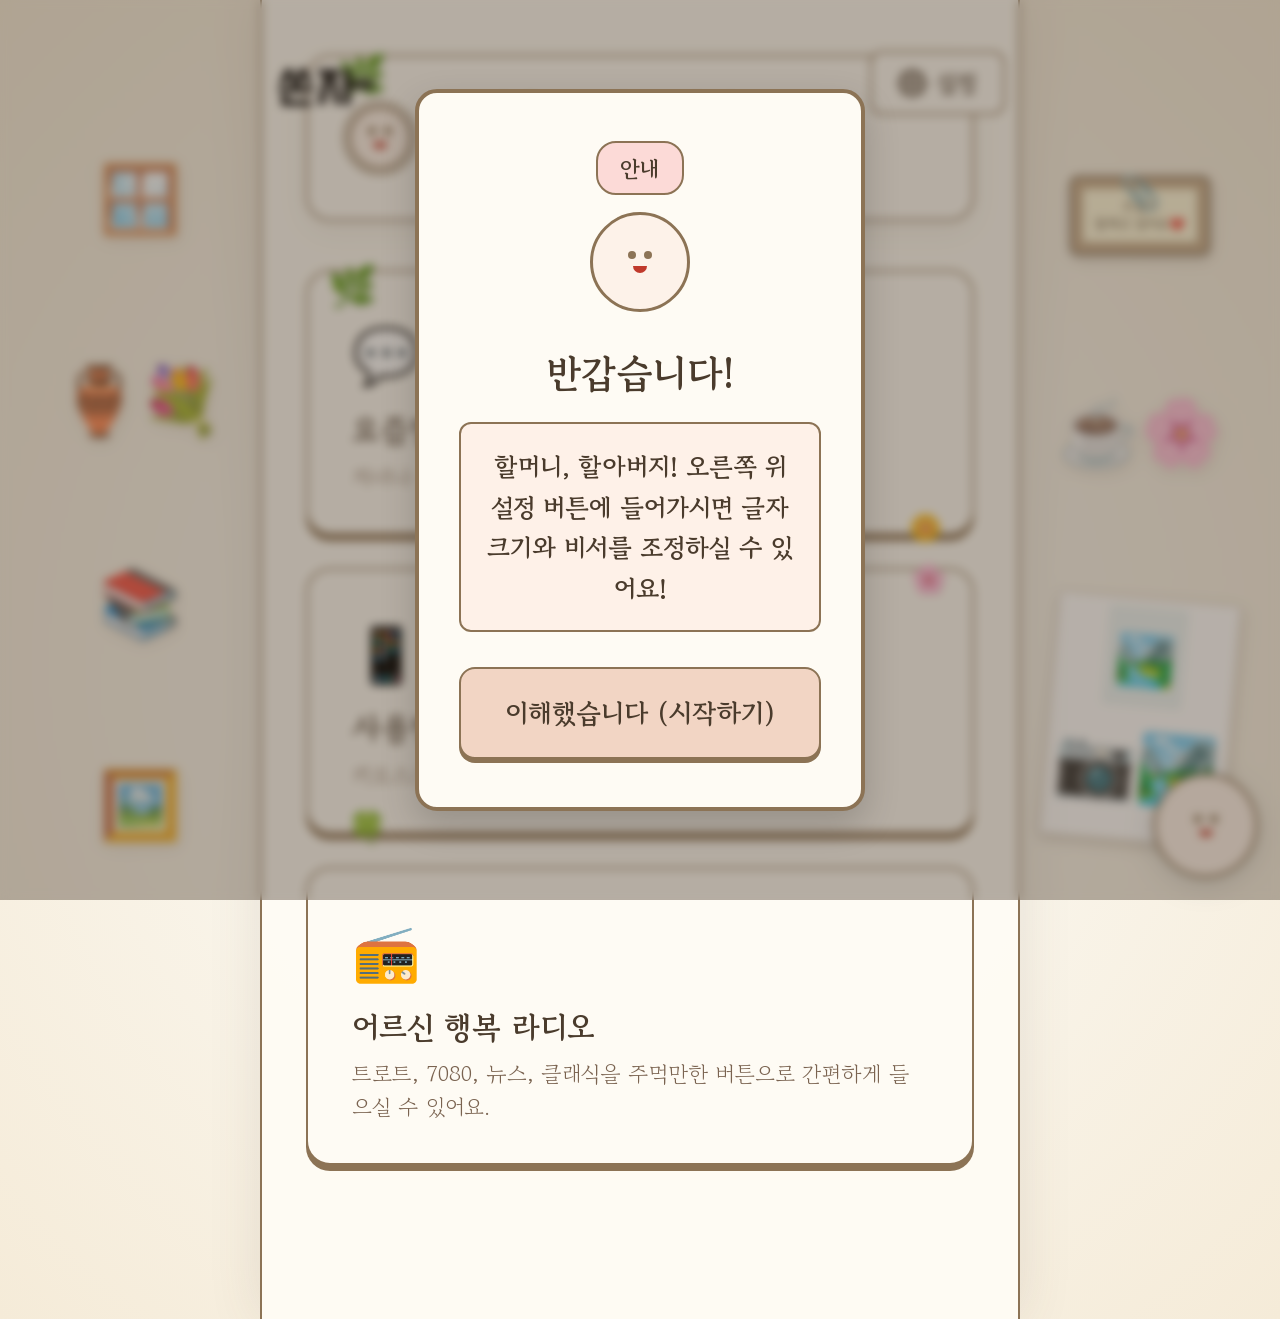
==== index.html @ a0553c72 "Replace News radio channel with Calm Ballad" ====
<!DOCTYPE html>
<html lang="ko">
<head>
  <meta charset="UTF-8">
  <meta name="viewport" content="width=device-width, initial-scale=1.0">
  <title>쏜자 - 할머니, 할아버지를 위한 디지털 길잡이</title>
  <meta name="description" content="고령층의 디지털 소외를 해소하는 웹앱 쏜자입니다.">
  <link rel="preconnect" href="https://fonts.googleapis.com">
  <link rel="preconnect" href="https://fonts.gstatic.com" crossorigin>
  <link href="https://fonts.googleapis.com/css2?family=Gowun+Batang:wght@400;700&family=Noto+Sans+KR:wght@400;700;900&family=Noto+Serif+KR:wght@400;700;900&display=swap" rel="stylesheet">
  <link rel="stylesheet" href="style.css">
</head>
<body class="theme-light">

  <!-- 좌우 감성 데코레이션 패널 (데스크톱 전용) -->
  <div class="decor-panel decor-left">
    <div class="decor-shelf"></div>
    <div class="decor-item window-frame">🪟</div>
    <div class="decor-item flower-vase">🏺💐</div>
    <div class="decor-item books-stack">📚</div>
    <div class="decor-item mini-frame">🖼️</div>
  </div>
  <div class="decor-panel decor-right">
    <div class="decor-board"></div>
    <div class="decor-item clipboard">
      <div class="memo-clip">📎</div>
      <div class="memo-note">오늘도<br>잘하고 있어요❤️</div>
    </div>
    <div class="decor-item coffee-mug">☕🌸</div>
    <div class="decor-item polaroid">📷🏞️</div>
  </div>

  <!-- 온보딩 팝업 -->
  <div id="onboarding-popup" class="onboarding-popup" aria-modal="true" role="dialog">
    <div class="onboarding-overlay"></div>
    <div class="onboarding-content">
      <div class="onboarding-header">
        <span class="onboarding-badge">안내</span>
      </div>
      <div class="onboarding-body">
        <div class="onboarding-avatar-preview">
          <div class="avatar-img-wrapper onboarding-char" id="onboarding-avatar">
            <img src="무제97_20260718181051 (1).png" alt="쏜자 비서 캐릭터" class="avatar-img"
              onerror="this.style.display='none'; this.parentElement.classList.add('avatar-fallback');">
            <div class="avatar-fallback-face">
              <div class="fb-eyes"><div class="fb-eye"></div><div class="fb-eye"></div></div>
              <div class="fb-mouth"></div>
            </div>
          </div>
        </div>
        <h2>반갑습니다!</h2>
        <p class="onboarding-text">할머니, 할아버지! 오른쪽 위 설정 버튼에 들어가시면 글자 크기와 비서를 조정하실 수 있어요!</p>
      </div>
      <div class="onboarding-footer">
        <button class="action-btn" onclick="closeOnboarding()">이해했습니다 (시작하기)</button>
      </div>
    </div>
  </div>

  <!-- 헤더 -->
  <header class="app-header">
    <div class="logo" id="app-logo" onclick="showScreen('home-screen')" role="button" tabindex="0">
      <img src="logo.png" alt="쏜자 로고" class="logo-img"
        onerror="this.outerHTML='<span class=\'logo-text\'>{쏜자}</span>';">
    </div>
    <button class="settings-btn" id="settings-toggle-btn" aria-label="설정 열기">
      <svg class="icon-gear" viewBox="0 0 24 24" fill="none" stroke="currentColor" stroke-width="2.5" stroke-linecap="round" stroke-linejoin="round">
        <circle cx="12" cy="12" r="3"></circle>
        <path d="M19.4 15a1.65 1.65 0 0 0 .33 1.82l.06.06a2 2 0 1 1-2.83 2.83l-.06-.06a1.65 1.65 0 0 0-1.82-.33 1.65 1.65 0 0 0-1 1.51V21a2 2 0 0 1-4 0v-.09A1.65 1.65 0 0 0 9 19.4a1.65 1.65 0 0 0-1.82.33l-.06.06a2 2 0 1 1-2.83-2.83l.06-.06a1.65 1.65 0 0 0 .33-1.82 1.65 1.65 0 0 0-1.51-1H3a2 2 0 0 1 0-4h.09A1.65 1.65 0 0 0 4.6 9a1.65 1.65 0 0 0-.33-1.82l-.06-.06a2 2 0 1 1 2.83-2.83l.06.06a1.65 1.65 0 0 0 1.82.33H9a1.65 1.65 0 0 0 1-1.51V3a2 2 0 0 1 4 0v.09a1.65 1.65 0 0 0 1 1.51 1.65 1.65 0 0 0 1.82-.33l.06-.06a2 2 0 1 1 2.83 2.83l-.06.06a1.65 1.65 0 0 0-.33 1.82V9a1.65 1.65 0 0 0 1.51 1H21a2 2 0 0 1 0 4h-.09a1.65 1.65 0 0 0-1.51 1z"></path>
      </svg>
      <span>설정</span>
    </button>
  </header>

  <!-- 메인 컨테이너 -->
  <main class="app-container">

    <!-- 1. 홈 화면 -->
    <section id="home-screen" class="screen active">
      <div class="home-welcome-header">
        <div class="welcome-avatar-wrapper" onclick="triggerAvatarSpeech('환영')" role="button" tabindex="0">
          <div class="avatar-img-wrapper mini-avatar" id="home-mini-avatar">
            <img src="무제97_20260718181051 (1).png" alt="쏜자 비서" class="avatar-img"
              onerror="this.style.display='none'; this.parentElement.classList.add('avatar-fallback');">
            <div class="avatar-fallback-face">
              <div class="fb-eyes"><div class="fb-eye"></div><div class="fb-eye"></div></div>
              <div class="fb-mouth"></div>
            </div>
          </div>
          <span class="pulse-ring"></span>
        </div>
        <div>
          <h1 class="screen-title">무엇을 도와드릴까요?</h1>
          <p class="screen-subtitle">원하시는 서비스를 눌러보세요.</p>
        </div>
      </div>

      <div class="menu-grid">
        <button class="menu-card" id="btn-translator" onclick="showScreen('translator-screen')">
          <span class="menu-icon">💬</span>
          <span class="menu-text">요즘말 번역기</span>
          <span class="menu-desc">자녀나 손주가 쓰는 신조어를 AI가 번역해 드려요.</span>
        </button>
        <button class="menu-card" id="btn-dictionary" onclick="showScreen('dictionary-screen')">
          <span class="menu-icon">📱</span>
          <span class="menu-text">사용법 가이드</span>
          <span class="menu-desc">키오스크·ATM·카카오톡 사용법을 차근차근 알려드려요.</span>
        </button>
        <button class="menu-card" id="btn-radio" onclick="showScreen('radio-screen')">
          <span class="menu-icon">📻</span>
          <span class="menu-text">어르신 행복 라디오</span>
          <span class="menu-desc">트로트, 7080, 뉴스, 클래식을 주먹만한 버튼으로 간편하게 들으실 수 있어요.</span>
        </button>
      </div>
    </section>

    <!-- 2. 요즘말 번역기 화면 -->
    <section id="translator-screen" class="screen">
      <button class="back-btn" onclick="showScreen('home-screen')">⬅️ 뒤로 가기</button>

      <div class="translator-header">
        <h1 class="screen-title">💬 요즘말 번역기</h1>
        <p class="translator-subtitle">어떤 단어의 뜻이 궁금하신가요?</p>
        <div id="csv-status" class="csv-status">
          <span class="csv-dot loading" id="csv-dot"></span>
          <span id="csv-status-text">MZ 뉴스 데이터 불러오는 중...</span>
        </div>
      </div>

      <div class="translator-input-card">
        <div class="translator-input-row">
          <div class="translator-input-wrapper">
            <textarea
              id="translator-input"
              class="translator-textarea"
              placeholder="예시: 스불재, 핑계고, 갓생, 바이브코딩..."
              rows="3"
            ></textarea>
          </div>
          <button id="mic-btn" class="mic-btn" onclick="startSpeechRecognition()" aria-label="음성 인식 시작">
            <svg class="mic-icon" viewBox="0 0 24 24" fill="none" stroke="currentColor" stroke-width="2.5" stroke-linecap="round" stroke-linejoin="round">
              <rect x="9" y="2" width="6" height="11" rx="3" ry="3"></rect>
              <path d="M5 11a7 7 0 0 0 14 0"></path>
              <line x1="12" y1="18" x2="12" y2="22"></line>
              <line x1="8" y1="22" x2="16" y2="22"></line>
            </svg>
            <span class="mic-btn-label" id="mic-btn-label">말하기</span>
          </button>
        </div>

        <div id="stt-status" class="stt-status hidden">
          <span class="stt-dot"></span>
          <span id="stt-status-text">듣고 있어요... 말씀해 주세요!</span>
        </div>

        <button class="action-btn translator-translate-btn" id="translate-btn" onclick="doTranslate()">
          🔍 번역하기
        </button>
      </div>

      <!-- AI 로딩 표시 -->
      <div id="ai-loading" class="ai-loading hidden">
        <div class="ai-loading-inner">
          <div class="ai-spinner"></div>
          <span>AI가 열심히 찾고 있어요...</span>
        </div>
      </div>

      <!-- 번역 결과 카드 -->
      <div id="translator-result-card" class="translator-result-card hidden">
        <div class="result-header">
          <span class="result-badge" id="result-source-badge">번역 결과</span>
          <button class="result-replay-btn" id="replay-tts-btn" onclick="replayTTS()" title="소리로 읽어주기">
            🔊 읽어주기
          </button>
        </div>
        <div class="result-word" id="result-word"></div>
        <div class="result-meaning" id="result-meaning"></div>
        <div id="result-csv-ref" class="result-csv-ref hidden">
          <span class="csv-ref-badge">📰 관련 뉴스 (MZ 데이터)</span>
          <div id="csv-ref-list" class="csv-ref-list"></div>
        </div>
      </div>

      <!-- 번역기 캐릭터 -->
      <div class="translator-avatar-area">
        <div class="avatar-img-wrapper translator-avatar" id="translator-avatar-char">
          <img src="무제97_20260718181051 (1).png" alt="쏜자 비서" class="avatar-img"
            onerror="this.style.display='none'; this.parentElement.classList.add('avatar-fallback');">
          <div class="avatar-fallback-face large">
            <div class="fb-eyes"><div class="fb-eye"></div><div class="fb-eye"></div></div>
            <div class="fb-mouth"></div>
          </div>
        </div>
        <p class="translator-char-comment" id="translator-char-comment">단어를 입력하거나 말씀해 주세요!</p>
      </div>
    </section>

    <!-- 3. 사용법 가이드 -->
    <section id="dictionary-screen" class="screen">
      <button class="back-btn" onclick="showScreen('home-screen')">⬅️ 뒤로 가기</button>

      <div class="guide-header">
        <h1 class="screen-title">📱 사용법 가이드</h1>
        <p class="guide-subtitle">무엇을 도와드릴까요?</p>
      </div>

      <div class="guide-search-card">
        <div class="guide-topic-chips">
          <button class="topic-chip" onclick="searchGuide('키오스크')">🖥️ 키오스크</button>
          <button class="topic-chip" onclick="searchGuide('등본')">📄 등본 발급</button>
          <button class="topic-chip" onclick="searchGuide('atm')">🏧 은행 ATM</button>
          <button class="topic-chip" onclick="searchGuide('식당')">🍽️ 식당 예약</button>
          <button class="topic-chip" onclick="searchGuide('카카오')">💬 카카오톡</button>
          <button class="topic-chip" onclick="searchGuide('배달')">🛵 배달 주문</button>
          <button class="topic-chip" onclick="toggleGuideSearch()" style="background:#fff3e0; border-color:#ffcc80;">✨ 기타...</button>
        </div>

        <div id="guide-advanced-search" class="hidden" style="margin-top: 15px; border-top: 1px dashed #e0e0e0; padding-top: 15px;">
          <!-- 글씨 쓰는 칸 (위쪽에 단독 배치) -->
          <div style="margin-bottom: 12px; width: 100%;">
            <input type="text" id="guide-input" class="app-input"
              placeholder="직접 검색하세요 (예: 당근마켓, 토스 송금...)" style="margin-bottom: 0; width: 100%; box-sizing: border-box; font-size: 1.2rem;">
          </div>
          
          <!-- 버튼들 (아래쪽에 나란히 배치) -->
          <div style="display: flex; gap: 0.8rem; margin-bottom: 1.4rem; width: 100%;">
            <button id="guide-mic-btn" class="action-btn guide-mic-btn-large" onclick="startGuideSpeechRecognition()" aria-label="가이드 음성 인식 시작" style="background: var(--accent); color: var(--text); border-color: var(--border); box-shadow: 0 5px 0 var(--border); white-space: nowrap; padding: 1rem 1.4rem; flex: 1; display: flex; align-items: center; justify-content: center; gap: 8px; margin-bottom: 0;">
              🎤 말해주세요
            </button>
            <button class="action-btn guide-search-btn" onclick="doGuideSearch()" style="flex: 1; display: flex; align-items: center; justify-content: center; gap: 8px; margin-bottom: 0; padding: 1rem 1.4rem;">
              🔍 찾기
            </button>
          </div>
          <div id="guide-stt-status" class="stt-status hidden">
            <span class="stt-dot"></span>
            <span id="guide-stt-status-text">듣고 있어요... 말씀해 주세요!</span>
          </div>

          <div class="guide-media-section">
            <p class="guide-media-label">📷 화면을 사진으로 찍어 보내주셔도 돼요!</p>
            <div class="guide-media-btns">
              <label class="media-btn" for="photo-upload" role="button" tabindex="0">
                <input type="file" id="photo-upload" accept="image/*" style="display:none;" onchange="handlePhotoUpload(this)">
                <span class="media-btn-icon">🖼️</span>
                <span class="media-btn-text">사진 추가</span>
              </label>
              <button class="media-btn" onclick="openCamera()">
                <span class="media-btn-icon">📸</span>
                <span class="media-btn-text">카메라 켜기</span>
              </button>
            </div>
            <div id="photo-preview-area" class="photo-preview-area hidden"></div>
            <div id="camera-area" class="camera-area hidden">
              <video id="camera-video" autoplay playsinline class="camera-video"></video>
              <div class="camera-controls">
                <button class="action-btn" onclick="capturePhoto()">📸 촬영하기</button>
                <button class="action-btn color-alert" onclick="closeCamera()">✕ 카메라 끄기</button>
              </div>
              <canvas id="camera-canvas" style="display:none;"></canvas>
            </div>
          </div>
        </div>
      </div>

      <div id="guide-result" class="guide-result hidden">
        <div class="guide-result-header">
          <div class="guide-app-badge" id="guide-app-badge"></div>
          <p class="guide-intro-text" id="guide-intro-text"></p>
        </div>
        <h3 class="guide-steps-title">👆 이렇게 따라해보세요!</h3>
        <div id="guide-steps-list" class="guide-steps-list"></div>
        <div class="guide-warnings-section">
          <div class="guide-warnings-header">
            <span class="guide-warnings-icon">⚠️</span>
            <h3 class="guide-warnings-title">할머니, 할아버지 이것만은 주의하세요!</h3>
          </div>
          <div id="guide-warnings-list" class="guide-warnings-list"></div>
        </div>
      </div>

      <div id="guide-loading" class="guide-not-found hidden" style="background:#FFF9C4; border:2px solid #FEE500;">
        <div class="not-found-icon">🤖📝</div>
        <p class="not-found-text">손자가 열심히 가이드를 작성 중이에요...</p>
        <p class="not-found-sub">조금만 기다려주세요, 할머니 할아버지!</p>
      </div>

      <div id="guide-not-found" class="guide-not-found hidden">
        <div class="not-found-icon">🤔</div>
        <p class="not-found-text">할머니, 할아버지! 원하시는 내용을 찾지 못했어요.</p>
        <p class="not-found-sub">다른 검색어를 입력해 보세요!</p>
      </div>
    </section>

    <!-- 5. 어르신 행복 라디오 -->
    <section id="radio-screen" class="screen">
      <button class="back-btn" onclick="showScreen('home-screen')">⬅️ 뒤로 가기</button>
      <h1 class="screen-title" style="text-align: center; margin-top: 10px; font-size: 2.3rem;">📻 어르신 행복 라디오</h1>
      
      <div class="screen-content" style="padding: 1.5rem; display: flex; flex-direction: column; justify-content: space-between; height: calc(100vh - 200px); max-height: 550px; min-height: 400px; box-sizing: border-box; gap: 1rem;">
        
        <!-- 2x2 주먹만한 카드 그리드 -->
        <div class="radio-grid" style="display: grid; grid-template-columns: 1fr 1fr; grid-template-rows: 1fr 1fr; gap: 1.2rem; flex: 1;">
          <button class="radio-card trot" onclick="playRadioChannel('trot')" style="background: #fff9db; border: 3px solid #f59f00; border-radius: 20px; box-shadow: 0 6px 0 #f59f00; cursor: pointer; display: flex; flex-direction: column; align-items: center; justify-content: center; gap: 8px; transition: all 0.1s;">
            <span style="font-size: 3rem;">💃</span>
            <span style="font-size: 1.4rem; font-weight: 900; color: #e67e22;">신나는 트로트</span>
          </button>
          <button class="radio-card 7080" onclick="playRadioChannel('7080')" style="background: #ebfbee; border: 3px solid #37b24d; border-radius: 20px; box-shadow: 0 6px 0 #37b24d; cursor: pointer; display: flex; flex-direction: column; align-items: center; justify-content: center; gap: 8px; transition: all 0.1s;">
            <span style="font-size: 3rem;">🎸</span>
            <span style="font-size: 1.4rem; font-weight: 900; color: #2f9e44;">추억의 7080</span>
          </button>
          <button class="radio-card ballad" onclick="playRadioChannel('ballad')" style="background: #e7f5ff; border: 3px solid #1c7ed6; border-radius: 20px; box-shadow: 0 6px 0 #1c7ed6; cursor: pointer; display: flex; flex-direction: column; align-items: center; justify-content: center; gap: 8px; transition: all 0.1s;">
            <span style="font-size: 3rem;">🎵</span>
            <span style="font-size: 1.4rem; font-weight: 900; color: #1971c2;">잔잔한 발라드</span>
          </button>
          <button class="radio-card classic" onclick="playRadioChannel('classic')" style="background: #f8f0fc; border: 3px solid #ae3ec9; border-radius: 20px; box-shadow: 0 6px 0 #ae3ec9; cursor: pointer; display: flex; flex-direction: column; align-items: center; justify-content: center; gap: 8px; transition: all 0.1s;">
            <span style="font-size: 3rem;">🎻</span>
            <span style="font-size: 1.4rem; font-weight: 900; color: #9c36b5;">마음 편한 클래식</span>
          </button>
        </div>

        <!-- 하단 제어 바 -->
        <div class="radio-control-bar" style="background: var(--card); border: 3.5px solid var(--border); border-radius: 20px; padding: 1.2rem; display: flex; flex-direction: column; gap: 0.8rem; box-shadow: 0 4px 10px rgba(0,0,0,0.05);">
          <div style="text-align: center;">
            <span style="font-size: 1.1rem; color: #7f8c8d; font-weight: bold; display: block; margin-bottom: 2px;">지금 나오는 방송</span>
            <span id="radio-current-channel" style="font-size: 1.8rem; font-weight: 900; color: var(--text); display: block; min-height: 2.2rem; line-height: 1.2;">재생 중인 채널 없음 💤</span>
          </div>
          
          <div style="display: flex; align-items: center; justify-content: space-between; gap: 1rem; margin-top: 5px;">
            <div style="display: flex; gap: 0.8rem;">
              <button onclick="pauseRadio()" style="font-size: 1.8rem; padding: 0.6rem 1.2rem; border-radius: 12px; border: 2px solid var(--border); background: #fff; cursor: pointer; display: flex; align-items: center; gap: 4px; font-weight: bold;">⏸️ 멈춤</button>
              <button onclick="resumeRadio()" style="font-size: 1.8rem; padding: 0.6rem 1.2rem; border-radius: 12px; border: 2px solid var(--border); background: #fff; cursor: pointer; display: flex; align-items: center; gap: 4px; font-weight: bold;">▶️ 재생</button>
            </div>
            
            <div style="display: flex; align-items: center; gap: 8px; flex: 1; justify-content: flex-end; max-width: 200px;">
              <span style="font-size: 1.3rem;">🔊</span>
              <input type="range" id="radio-volume" min="0" max="1" step="0.05" value="0.7" oninput="changeRadioVolume(this.value)" style="width: 100%; cursor: pointer;">
            </div>
          </div>
        </div>

      </div>
    </section>



  </main>

  <!-- 우측 하단 고정 캐릭터 -->
  <div class="sonja-avatar" id="sonja-avatar-fixed" onclick="triggerAvatarInteraction()" role="button" tabindex="0">
    <div class="avatar-speech-bubble" id="avatar-speech-bubble">
      <span>안녕하세요!</span>
      <div class="bubble-arrow"></div>
    </div>
    <div class="avatar-img-wrapper fixed-avatar" id="fixed-avatar-char">
      <img src="무제97_20260718181051 (1).png" alt="쏜자 비서" class="avatar-img"
        onerror="this.style.display='none'; this.parentElement.classList.add('avatar-fallback');">
      <div class="avatar-fallback-face">
        <div class="fb-eyes"><div class="fb-eye"></div><div class="fb-eye"></div></div>
        <div class="fb-mouth"></div>
      </div>
    </div>
  </div>

  <!-- 설정 모달 -->
  <div id="settings-modal" class="settings-modal" aria-hidden="true">
    <div class="settings-overlay" id="settings-overlay"></div>
    <div class="settings-content">
      <div class="settings-header">
        <h2>화면 및 비서 설정</h2>
        <button class="close-btn" id="settings-close-btn" aria-label="설정 닫기">&times;</button>
      </div>
      <div class="settings-body">
        <div class="settings-group">
          <div class="settings-group-header">
            <h3>글자 크기</h3>
            <span class="setting-desc">5단계 조정</span>
          </div>
          <div class="font-scale-slider-wrapper">
            <div class="slider-labels">
              <span>작게</span><span>기본</span><span>아주크게</span>
            </div>
            <input type="range" id="font-scale-slider" min="1" max="5" value="3" step="1" oninput="updateFontScale(this.value)">
            <div class="font-preview-box" id="font-preview-box">가나다라마바사 (보통 크기)</div>
          </div>
        </div>
        <div class="settings-group">
          <h3>화면 모드</h3>
          <div class="toggle-buttons-grid">
            <button id="theme-light-btn" class="toggle-option active" onclick="setTheme('light')">☀️ 화사한 화면</button>
            <button id="theme-dark-btn" class="toggle-option" onclick="setTheme('dark')">🌙 눈편한 화면</button>
          </div>
        </div>
        <div class="settings-group">
          <h3>비서 캐릭터</h3>
          <div class="radio-buttons-container" style="flex-wrap: wrap; gap: 8px;">
            <label class="custom-radio-option">
              <input type="radio" name="avatar-gender" value="grandson" onchange="changeAvatarGender('grandson')">
              <span class="radio-custom-box">👦 든든한 손자</span>
            </label>
            <label class="custom-radio-option">
              <input type="radio" name="avatar-gender" value="granddaughter" onchange="changeAvatarGender('granddaughter')">
              <span class="radio-custom-box">👧 상냥한 손녀</span>
            </label>
          </div>
        </div>
        <div class="settings-group">
          <h3>음성 안내 서비스</h3>
          <div class="switch-row">
            <span class="switch-label">음성지원 기능 사용 여부 (On/Off)</span>
            <label class="switch-toggle">
              <input type="checkbox" id="voice-support-toggle" checked onchange="updateVoiceSupport(this.checked)">
              <span class="switch-slider"></span>
            </label>
          </div>
        </div>
      </div>
    </div>
  </div>

  <script>
  const GEMINI_API_KEY = "AQ.Ab8RN" + "6IUdUPFSEuaVVkFFU1imUv3422BpXmFfvgepZ5vFrPq0A";
  const PUBLIC_DATA_API_KEY = "da219b0fd49231dc00868e5ac5e3127630cf9c572d45287363283763e37e7fbe";
  const GEMINI_API_URL = `https://generativelanguage.googleapis.com/v1beta/models/gemini-3.5-flash:generateContent?key=${GEMINI_API_KEY}`;

  // 프록시 호출을 먼저 시도하고, 로컬 환경 등으로 인해 실패하면 직접 구글 API로 호출하는 폴백 함수
  async function callGeminiProxyOrDirect(payload) {
    try {
      const res = await fetch('/api/gemini', {
        method: 'POST',
        headers: { 'Content-Type': 'application/json' },
        body: JSON.stringify(payload)
      });
      if (res.ok) {
        return await res.json();
      }
      throw new Error(`Proxy status: ${res.status}`);
    } catch (proxyErr) {
      console.warn('백엔드 프록시 호출 실패, 구글 API 직접 호출 시도:', proxyErr);
      
      let body;
      if (payload.contents) {
        body = {
          contents: payload.contents,
          generationConfig: payload.generationConfig
        };
      } else if (payload.prompt) {
        body = {
          contents: [{ parts: [{ text: payload.prompt }] }],
          generationConfig: payload.generationConfig
        };
      } else {
        body = payload;
      }
      
      const directUrl = `https://generativelanguage.googleapis.com/v1beta/models/gemini-3.5-flash:generateContent?key=${GEMINI_API_KEY}`;
      const res = await fetch(directUrl, {
        method: 'POST',
        headers: { 'Content-Type': 'application/json' },
        body: JSON.stringify(body)
      });
      if (!res.ok) {
        const errText = await res.text();
        throw new Error(`구글 API 직접 호출 오류 (${res.status}): ${errText}`);
      }
      return await res.json();
    }
  }

  // =============================================
  // 전역 상태
  // =============================================
  let voiceEnabled   = true;
  let avatarGender   = 'none';
  let fontScaleLevel = 3;
  let recognition    = null;
  let isListening    = false;
  let lastTranslatedText = '';
  let csvKeywordMap  = {};
  let csvLoaded      = false;
  let cameraStream   = null;

  const scaleValues = { 1:0.8, 2:0.9, 3:1.0, 4:1.25, 5:1.5 };
  const scaleTexts  = {
    1: '가나다 (아주 작게)',
    2: '가나다 (조금 작게)',
    3: '가나다라마바사 (보통 크기)',
    4: '가나다라마바사 (크게 보기)',
    5: '가나다라마바사 (아주 크게)'
  };

  // =============================================
  // 내장 신조어 딕셔너리 (1단계)
  // =============================================
  const slangDictionary = {
    '스불재':    "스불재는 '스스로 불러온 재앙'의 줄임말이에요! 내가 직접 만든 힘든 상황을 말해요. 예를 들어 무리하게 약속을 잡고 힘들어하면 '이건 스불재야' 하고 써요. 할머니, 할아버지!",
    '중꺾마':    "중꺾마는 '중요한 건 꺾이지 않는 마음'의 줄임말이에요! 힘든 상황에서도 포기하지 말자는 응원 메시지랍니다. 손주가 시험 앞두고 파이팅할 때 자주 써요. 할머니, 할아버지!",
    '어쩔티비':  "어쩔티비는 '어쩌라고? TV나 봐!'를 줄인 말이에요! 상대방이 잔소리할 때 장난스럽게 반박하는 표현이에요. 너무 놀라지 마세요, 농담이랍니다! 할머니, 할아버지!",
    '티키타카':  "티키타카는 축구 용어에서 온 말이에요! 짧고 빠르게 공을 주고받는 것처럼, 두 사람이 재미있고 빠르게 대화를 주고받는 상황을 가리켜요. 할머니, 할아버지!",
    '핑계고':    "핑계고는 유명 유튜브 예능 프로그램 이름이에요! 연예인들이 핑계를 대며 모이는 프로그램인데, 요즘 젊은이들 사이에서 아주 인기 있답니다. 할머니, 할아버지!",
    '갓생':      "갓생은 '갓(GOD·신)'과 '인생'을 합친 말이에요! 매우 부지런하고 알차게 하루를 보내는 삶을 칭찬할 때 써요. '오늘도 갓생 살았다!'처럼 쓴답니다. 할머니, 할아버지!",
    '억까':      "억까는 '억지로 까다(억지로 비판하다)'의 줄임말이에요! 이유 없이 무조건 나쁘게 말하거나 트집 잡는 행동을 가리켜요. 할머니, 할아버지!",
    'tmi':       "TMI는 'Too Much Information'의 영어 줄임말이에요! '알 필요 없는 너무 많은 정보'라는 뜻이에요. 굳이 안 해도 되는 말을 장황하게 할 때 'TMI야'라고 써요. 할머니, 할아버지!",
    '혼밥':      "혼밥은 '혼자 밥을 먹는 것'을 줄인 말이에요! 요즘은 혼자 밥 먹는 것을 부끄럽게 여기지 않는 세대의 문화랍니다. 할머니, 할아버지!",
    '혼술':      "혼술은 '혼자 술을 마시는 것'을 줄인 말이에요! 혼자 편하게 집에서 한잔하는 문화를 뜻해요. 할머니, 할아버지!",
    '인싸':      "인싸는 영어 '인사이더(Insider)'의 줄임말이에요! 무리에서 인기가 많고 사교적인 사람을 가리켜요. 반대말은 '아싸'랍니다. 할머니, 할아버지!",
    '아싸':      "아싸는 영어 '아웃사이더(Outsider)'의 줄임말이에요! 무리보다 혼자만의 시간을 즐기는 사람을 말해요. 요즘은 나쁜 의미가 아니에요. 할머니, 할아버지!",
    '레전드':    "레전드는 '전설'이라는 뜻인데, 요즘은 '정말 대단하다, 역대급이다'라는 칭찬으로 써요! '그 드라마 레전드야!'처럼 쓴답니다. 할머니, 할아버지!",
    '킹받다':    "킹받다는 '왕(King)처럼 엄청나게 열받는다'는 뜻이에요! 매우 화나고 짜증스러울 때 써요. 그냥 '많이 짜증난다'는 뜻이니 너무 놀라지 마세요! 할머니, 할아버지!",
    '갬성':      "갬성은 '감성'을 귀엽게 말하는 표현이에요! '분위기 있고 감각적인 느낌'을 뜻해요. '이 카페 갬성 있다!'처럼 써요. 할머니, 할아버지!",
    '현타':      "현타는 '현실 자각 타임'의 줄임말이에요! 신나게 놀다가 갑자기 '아, 내가 지금 뭘 하는 거지?' 하고 현실이 느껴지는 순간을 말해요. 할머니, 할아버지!",
    '분포자':    "분포자는 '분석을 포기한 사람'의 줄임말이에요! 너무 복잡해서 더 이상 이해하려 하지 않고 그냥 포기해버린 사람을 재미있게 표현하는 말이랍니다. 할머니, 할아버지!",
    '바이브코딩': "바이브코딩은 '분위기(Vibe)에 취해 신나고 즐겁게 코딩(프로그래밍)하는 것'을 뜻해요! 딱딱하게 공부하는 느낌이 아니라 흥이 나서 즐겁게 프로그램을 만드는 요즘 트렌드랍니다. 할머니, 할아버지!",
    '오완운':    "오완운은 '오늘 완전 운동했어'의 줄임말이에요! 오늘 운동을 마쳤다는 뿌듯한 자랑의 표현이랍니다. 할머니, 할아버지!",
    '당모치':    "당모치는 '당연히 모든 치킨은 맛있다'의 줄임말이에요! 치킨을 정말 좋아하는 마음을 재미있게 표현한 말이랍니다. 할머니, 할아버지!",
    '분좋카':    "분좋카는 '분위기 좋다 카더라'의 줄임말이에요! 식당이나 카페의 분위기가 좋다는 뜻이에요. 할머니, 할아버지!",
    '폰꾸': "폰꾸는 '휴대폰을 꾸미는 것'이라는 뜻이에요! 할머니, 할아버지!",
    '다꾸': "다꾸는 '다이어리를 꾸미는 것'이라는 뜻이에요! 할머니, 할아버지!",
    '신꾸': "신꾸는 '신발을 꾸미는 것'이라는 뜻이에요! 할머니, 할아버지!",
    '탕진잼': "탕진잼은 '돈을 쓰는 즐거움'이라는 뜻이에요! 할머니, 할아버지!",
    '시강': "시강은 '시선을 강탈함'이라는 뜻이에요! 할머니, 할아버지!",
    '음잘알': "음잘알은 '음악을 잘 아는 사람'이라는 뜻이에요! 할머니, 할아버지!",
    '영잘알': "영잘알은 '영화를 잘 아는 사람'이라는 뜻이에요! 할머니, 할아버지!",
    '패잘알': "패잘알은 '패션을 잘 아는 사람'이라는 뜻이에요! 할머니, 할아버지!",
    '겜잘알': "겜잘알은 '게임을 잘 아는 사람'이라는 뜻이에요! 할머니, 할아버지!",
    '맛잘알': "맛잘알은 '맛집이나 음식을 잘 아는 사람'이라는 뜻이에요! 할머니, 할아버지!",
    '알쓰': "알쓰는 '술을 잘 못 마시는 사람'이라는 뜻이에요! 할머니, 할아버지!",
    '술찌': "술찌는 '술이 약한 사람'이라는 뜻이에요! 할머니, 할아버지!",
    '혼코': "혼코는 '혼자 코인노래방 가기'라는 뜻이에요! 할머니, 할아버지!",
    '혼캠': "혼캠은 '혼자 캠핑하기'라는 뜻이에요! 할머니, 할아버지!",
    '혼카': "혼카는 '혼자 카페 가기'라는 뜻이에요! 할머니, 할아버지!",
    '혼밥러': "혼밥러는 '혼자 밥 먹는 사람'이라는 뜻이에요! 할머니, 할아버지!",
    '월급루팡': "월급루팡은 '회사에서 일하지 않고 시간을 보내는 사람'이라는 뜻이에요! 할머니, 할아버지!",
    '출근충': "출근충은 '출근만 반복하는 직장인을 자조적으로 부르는 말'이라는 뜻이에요! 할머니, 할아버지!",
    '칼퇴': "칼퇴는 '정시에 퇴근하는 것'이라는 뜻이에요! 할머니, 할아버지!",
    '칼답': "칼답은 '매우 빠르게 답장하는 것'이라는 뜻이에요! 할머니, 할아버지!",
    '노쇼': "노쇼는 '예약 후 나타나지 않는 것'이라는 뜻이에요! 할머니, 할아버지!",
    '먹튀': "먹튀는 '돈을 내지 않고 도망가거나 책임을 회피하는 것'이라는 뜻이에요! 할머니, 할아버지!",
    '튀플': "튀플은 '책임을 지지 않고 도망가는 플레이어'라는 뜻이에요! 할머니, 할아버지!",
    '낼름': "낼름은 '좋은 기회를 재빨리 가져감'이라는 뜻이에요! 할머니, 할아버지!",
    '급발진': "급발진은 '갑자기 화를 내거나 행동이 과격해짐'이라는 뜻이에요! 할머니, 할아버지!",
    '정신승리': "정신승리는 '실제로는 졌지만 스스로 이겼다고 생각하는 것'이라는 뜻이에요! 할머니, 할아버지!",
    '셀털': "셀털은 '자신의 정보를 스스로 공개하는 것'이라는 뜻이에요! 할머니, 할아버지!",
    '얼공': "얼공은 '얼굴을 공개하는 것'이라는 뜻이에요! 할머니, 할아버지!",
    '목공': "목공은 '목소리를 공개하는 것'이라는 뜻이에요! 할머니, 할아버지!",
    '실친': "실친은 '현실에서 아는 친구'라는 뜻이에요! 할머니, 할아버지!",
    '갑툭튀': "갑툭튀는 '갑자기 툭 튀어나옴'이라는 뜻이에요! 할머니, 할아버지!",
    '갑분석': "갑분석은 '갑자기 분위기 석식'이라는 뜻이에요! 할머니, 할아버지!",
    '갑분샤': "갑분샤는 '갑자기 분위기 샤워'라는 뜻이에요! 할머니, 할아버지!",
    '내돈내산': "내돈내산은 '내 돈 주고 내가 산 것'이라는 뜻이에요! 할머니, 할아버지!",
    '내또출': "내또출은 '내일 또 출근'이라는 뜻이에요! 할머니, 할아버지!",
    '퇴준생': "퇴준생은 '퇴사를 준비하는 사람'이라는 뜻이에요! 할머니, 할아버지!",
    '이생망': "이생망은 '이번 생은 망했다'라는 뜻이에요! 할머니, 할아버지!",
    '인생망': "인생망은 '인생이 망했다'라는 뜻이에요! 할머니, 할아버지!",
    '별다줄': "별다줄은 '별걸 다 줄인다'라는 뜻이에요! 할머니, 할아버지!",
    '스세권': "스세권은 '스타벅스가 가까운 지역'이라는 뜻이에요! 할머니, 할아버지!",
    '맥세권': "맥세권은 '맥도날드가 가까운 지역'이라는 뜻이에요! 할머니, 할아버지!",
    '편세권': "편세권은 '편의점이 가까운 지역'이라는 뜻이에요! 할머니, 할아버지!",
    '역세권': "역세권은 '지하철역이 가까운 지역'이라는 뜻이에요! 할머니, 할아버지!",
    '슬세권': "슬세권은 '슬리퍼 신고 다닐 수 있는 생활권'이라는 뜻이에요! 할머니, 할아버지!",
    '배세권': "배세권은 '배달이 잘되는 지역'이라는 뜻이에요! 할머니, 할아버지!",
    '맛집탐방': "맛집탐방은 '맛집을 찾아다님'이라는 뜻이에요! 할머니, 할아버지!",
    '빌런': "빌런은 '민폐를 끼치는 사람'이라는 뜻이에요! 할머니, 할아버지!",
    '흑우': "흑우는 '호구처럼 이용당하는 사람'이라는 뜻이에요! 할머니, 할아버지!",
    '호갱': "호갱은 '호구 고객'이라는 뜻이에요! 할머니, 할아버지!",
    '개이득': "개이득은 '엄청난 이득'이라는 뜻이에요! 할머니, 할아버지!",
    '개손해': "개손해는 '엄청난 손해'라는 뜻이에요! 할머니, 할아버지!",
    '개꿀': "개꿀은 '엄청 좋은 것'이라는 뜻이에요! 할머니, 할아버지!",
    '개노잼': "개노잼은 '매우 재미없음'이라는 뜻이에요! 할머니, 할아버지!",
    '개빡': "개빡은 '매우 화남'이라는 뜻이에요! 할머니, 할아버지!",
    '빡침': "빡침은 '화가 남'이라는 뜻이에요! 할머니, 할아버지!",
    '빡세다': "빡세다는 '힘들고 어렵다'라는 뜻이에요! 할머니, 할아버지!",
    '현타': "현타는 '현실 자각 타임'이라는 뜻이에요! 할머니, 할아버지!",
    '현생': "현생은 '현실 생활'이라는 뜻이에요! 할머니, 할아버지!",
    '부캐': "부캐는 '부캐릭터, 또 다른 정체성'이라는 뜻이에요! 할머니, 할아버지!",
    '본캐': "본캐는 '본 캐릭터'라는 뜻이에요! 할머니, 할아버지!",
    '퇴물': "퇴물은 '한물간 사람'이라는 뜻이에요! 할머니, 할아버지!",
    '레전드': "레전드는 '전설급으로 대단함'이라는 뜻이에요! 할머니, 할아버지!",
    '미쳤다': "미쳤다는 '엄청 좋거나 놀랍다'라는 뜻이에요! 할머니, 할아버지!",
    '실환가': "실환가는 '실화인가?'라는 뜻이에요! 할머니, 할아버지!",
    '에바': "에바는 '너무 심하다'라는 뜻이에요! 할머니, 할아버지!",
    '에바참치': "에바참치는 '에바를 더 과장한 표현'이라는 뜻이에요! 할머니, 할아버지!",
    '오바': "오바는 '과장이다'라는 뜻이에요! 할머니, 할아버지!",
    '선넘네': "선넘네는 '정도를 넘었다'라는 뜻이에요! 할머니, 할아버지!",
    '선넘었다': "선넘었다는 '도를 넘었다'라는 뜻이에요! 할머니, 할아버지!",
    '얌체': "얌체는 '약삭빠른 사람'이라는 뜻이에요! 할머니, 할아버지!",
    '손절': "손절은 '관계를 끊다'라는 뜻이에요! 할머니, 할아버지!",
    '절교각': "절교각은 '절교할 것 같은 상황'이라는 뜻이에요! 할머니, 할아버지!",
    '런하다': "런하다는 '도망가다'라는 뜻이에요! 할머니, 할아버지!",
    '튀다': "튀다는 '도망치다'라는 뜻이에요! 할머니, 할아버지!",
    '칼차단': "칼차단은 '즉시 차단'이라는 뜻이에요! 할머니, 할아버지!",
    '읽씹': "읽씹은 '읽고 답장을 안 함'이라는 뜻이에요! 할머니, 할아버지!",
    '안읽씹': "안읽씹은 '읽지도 않고 답 안 함'이라는 뜻이에요! 할머니, 할아버지!",
    '씹다': "씹다는 '일부러 무시하다'라는 뜻이에요! 할머니, 할아버지!",
    '잠수': "잠수는 '연락을 끊다'라는 뜻이에요! 할머니, 할아버지!",
    '잠수타다': "잠수타다는 '연락 없이 사라지다'라는 뜻이에요! 할머니, 할아버지!",
    '어사': "어사는 '어색한 사이'라는 뜻이에요! 할머니, 할아버지!",
    '베프': "베프는 '베스트 프렌드'라는 뜻이에요! 할머니, 할아버지!",
    '여사친': "여사친은 '여자 사람 친구'라는 뜻이에요! 할머니, 할아버지!",
    '남사친': "남사친은 '남자 사람 친구'라는 뜻이에요! 할머니, 할아버지!",
    '썸': "썸은 '연애 직전의 관계'라는 뜻이에요! 할머니, 할아버지!",
    '썸붕': "썸붕은 '썸이 깨짐'라는 뜻이에요! 할머니, 할아버지!",
    '환승연애': "환승연애는 '헤어지기 전에 다른 사람을 만남'이라는 뜻이에요! 할머니, 할아버지!",
    '어장관리': "어장관리는 '여러 사람에게 동시에 호감을 주는 행동'이라는 뜻이에요! 할머니, 할아버지!",
    '철벽': "철벽은 '호감을 단호하게 거절'이라는 뜻이에요! 할머니, 할아버지!",
    '밀당': "밀당은 '밀고 당기기'라는 뜻이에요! 할머니, 할아버지!",
    '플러팅': "플러팅은 '호감을 표현하는 행동'이라는 뜻이에요! 할머니, 할아버지!",
    '폭풍눈물': "폭풍눈물은 '많이 움'이라는 뜻이에요! 할머니, 할아버지!",
    '현질': "현질은 '게임에 돈을 씀'이라는 뜻이에요! 할머니, 할아버지!",
    '무과금': "무과금은 '돈을 안 쓰는 유저'라는 뜻이에요! 할머니, 할아버지!",
    '소과금': "소과금은 '조금만 돈을 쓰는 유저'라는 뜻이에요! 할머니, 할아버지!",
    '과금러': "과금러는 '돈을 많이 쓰는 유저'라는 뜻이에요! 할머니, 할아버지!",
    '뉴비': "뉴비는 '초보'라는 뜻이에요! 할머니, 할아버지!",
    '고인물': "고인물은 '오래한 숙련자'라는 뜻이에요! 할머니, 할아버지!",
    '썩은물': "썩은물은 '고인물보다 더 오래한 사람'이라는 뜻이에요! 할머니, 할아버지!",
    '버스': "버스는 '다른 사람이 대신 깨주는 것'이라는 뜻이에요! 할머니, 할아버지!",
    '캐리': "캐리는 '팀을 이끌어 승리하게 함'이라는 뜻이에요! 할머니, 할아버지!",
    '트롤': "트롤은 '일부러 민폐를 끼침'라는 뜻이에요! 할머니, 할아버지!",
    '핵쟁이': "핵쟁이는 '불법 프로그램 사용자'라는 뜻이에요! 할머니, 할아버지!",
    '현피': "현피는 '현실에서 싸움'이라는 뜻이에요! 할머니, 할아버지!",
    '렉카': "렉카는 '조회수를 위해 이슈를 퍼 나르는 사람'이라는 뜻이에요! 할머니, 할아버지!",
    '떡상': "떡상은 '급상승'이라는 뜻이에요! 할머니, 할아버지!",
    '떡락': "떡락은 '급하락'이라는 뜻이에요! 할머니, 할아버지!",
    '상폐': "상폐는 '상장폐지'라는 뜻이에요! 할머니, 할아버지!",
    '물림': "물림은 '비싸게 사서 손해 봄'이라는 뜻이에요! 할머니, 할아버지!",
    '물타기': "물타기는 '평균 매입가를 낮춤'이라는 뜻이에요! 할머니, 할아버지!",
    '익절': "익절은 '이익을 보고 팜'이라는 뜻이에요! 할머니, 할아버지!",
    '손절매': "손절매는 '손해를 감수하고 팜'이라는 뜻이에요! 할머니, 할아버지!",
    '불장': "불장은 '상승장'이라는 뜻이에요! 할머니, 할아버지!",
    '곰장': "곰장은 '하락장'이라는 뜻이에요! 할머니, 할아버지!",
    '영끌': "영끌은 '영혼까지 끌어모음'이라는 뜻이에요! 할머니, 할아버지!",
    '빚투': "빚투는 '빚내서 투자'라는 뜻이에요! 할머니, 할아버지!",
    '코인충': "코인충은 '코인에 지나치게 몰두하는 사람'이라는 뜻이에요! 할머니, 할아버지!",
    '폰지': "폰지는 '다단계 금융사기'라는 뜻이에요! 할머니, 할아버지!",
    'AI뽕': "AI뽕은 'AI에 과하게 기대하는 분위기'라는 뜻이에요! 할머니, 할아버지!",
    'GPT빨': "GPT빨은 'GPT의 도움을 받아 성과를 냄'이라는 뜻이에요! 할머니, 할아버지!",
    '프사': "프사는 '프로필 사진'이라는 뜻이에요! 할머니, 할아버지!",
    '배사': "배사는 '배경 사진'이라는 뜻이에요! 할머니, 할아버지!",
    '인스타감성': "인스타감성은 '감성적인 사진 분위기'라는 뜻이에요! 할머니, 할아버지!",
    '얼죽아': "얼죽아는 '얼어 죽어도 아이스커피'라는 뜻이에요! 할머니, 할아버지!",
    '얼죽코': "얼죽코는 '얼어 죽어도 코트'라는 뜻이에요! 할머니, 할아버지!",
    '민초단': "민초단은 '민트초코를 좋아하는 사람'이라는 뜻이에요! 할머니, 할아버지!",
    '반민초단': "반민초단은 '민트초코를 싫어하는 사람'이라는 뜻이에요! 할머니, 할아버지!",
    '맵부심': "맵부심은 '매운 음식 자부심'이라는 뜻이에요! 할머니, 할아버지!",
    '혼카공': "혼카공은 '혼자 카페에서 공부'라는 뜻이에요! 할머니, 할아버지!",
    '카공': "카공은 '카페 공부'라는 뜻이에요! 할머니, 할아버지!",
    '집콕': "집콕은 '집에만 있기'라는 뜻이에요! 할머니, 할아버지!",
    '집순이': "집순이는 '집에 있는 걸 좋아하는 여성'이라는 뜻이에요! 할머니, 할아버지!",
    '집돌이': "집돌이는 '집에 있는 걸 좋아하는 남성'이라는 뜻이에요! 할머니, 할아버지!",
    '귀차니즘': "귀차니즘은 '귀찮음을 느끼는 성향'이라는 뜻이에요! 할머니, 할아버지!",
    '귀차너': "귀차너는 '귀찮아하는 사람'이라는 뜻이에요! 할머니, 할아버지!",
    '노필터': "노필터는 '꾸밈없는 모습'이라는 뜻이에요! 할머니, 할아버지!",
    '노빠꾸': "노빠꾸는 '뒤를 돌아보지 않음'이라는 뜻이에요! 할머니, 할아버지!",
    '빠꾸': "빠꾸는 '후퇴, 취소'라는 뜻이에요! 할머니, 할아버지!",
    '쌉가능': "쌉가능은 '매우 가능'이라는 뜻이에요! 할머니, 할아버지!",
    '쌉인정': "쌉인정은 '완전 인정'이라는 뜻이에요! 할머니, 할아버지!",
    '쌉소리': "쌉소리는 '말도 안 되는 소리'라는 뜻이에요! 할머니, 할아버지!",
    '쌉고수': "쌉고수는 '엄청난 고수'라는 뜻이에요! 할머니, 할아버지!",
    '씹가능': "씹가능은 '충분히 가능(비속어 포함)'이라는 뜻이에요! 할머니, 할아버지!",
    '씹고수': "씹고수는 '매우 뛰어난 사람(비속어 포함)'이라는 뜻이에요! 할머니, 할아버지!",
    '씹덕': "씹덕은 '오타쿠를 낮춰 부르는 표현'이라는 뜻이에요! 할머니, 할아버지!",
    '덕후': "덕후는 '특정 분야를 매우 좋아하는 사람'이라는 뜻이에요! 할머니, 할아버지!",
    '오타쿠': "오타쿠는 '한 분야에 깊이 빠진 사람'이라는 뜻이에요! 할머니, 할아버지!",
    '씹상타치': "씹상타치는 '최고 수준(비속어 포함)'이라는 뜻이에요! 할머니, 할아버지!",
    '하타치': "하타치는 '평균 이하'라는 뜻이에요! 할머니, 할아버지!",
    '상타치': "상타치는 '평균 이상'라는 뜻이에요! 할머니, 할아버지!",
    '혜자': "혜자는 '가격 대비 양이나 품질이 매우 좋음'이라는 뜻이에요! 할머니, 할아버지!",
    '창렬': "창렬은 '가격 대비 품질이 매우 나쁨'이라는 뜻이에요! 할머니, 할아버지!",
    '노양심': "노양심은 '양심이 없음'이라는 뜻이에요! 할머니, 할아버지!",
    '양심리스': "양심리스는 '양심 없는 행동'이라는 뜻이에요! 할머니, 할아버지!",
    '극락': "극락은 '매우 행복한 상태'라는 뜻이에요! 할머니, 할아버지!",
    '나락': "나락은 '매우 안 좋은 상황으로 추락'이라는 뜻이에요! 할머니, 할아버지!",
    '어질어질': "어질어질은 '어이가 없거나 혼란스러움'이라는 뜻이에요! 할머니, 할아버지!",
    '얼탱이': "얼탱이는 '어이'라는 뜻이에요! 할머니, 할아버지!",
    '얼탱없': "얼탱없은 '어이가 없음'이라는 뜻이에요! 할머니, 할아버지!",
    '얼척없': "얼척없은 '어이가 없음'이라는 뜻이에요! 할머니, 할아버지!",
    '킹리적갓심': "킹리적갓심은 '합리적 의심을 장난스럽게 표현'이라는 뜻이에요! 할머니, 할아버지!",
    '국룰': "국룰은 '모두가 인정하는 규칙'이라는 뜻이에요! 할머니, 할아버지!",
    '반박불가': "반박불가는 '반박할 수 없음'이라는 뜻이에요! 할머니, 할아버지!",
    '팩폭': "팩폭은 '사실로 상대를 찌르는 말'이라는 뜻이에요! 할머니, 할아버지!",
    '사이다': "사이다는 '속 시원한 전개'라는 뜻이에요! 할머니, 할아버지!",
    '고구마': "고구마는 '답답한 전개'라는 뜻이에요! 할머니, 할아버지!",
    '띵작': "띵작은 '명작'이라는 뜻이에요! 할머니, 할아버지!",
    '띵곡': "띵곡은 '명곡'이라는 뜻이에요! 할머니, 할아버지!",
    '띵언': "띵언은 '명언'이라는 뜻이에요! 할머니, 할아버지!",
    '띵문': "띵문은 '명문장'이라는 뜻이에요! 할머니, 할아버지!",
    '야르': "야르는 '기분좋을때 넣는 추임새'라는 뜻이에요! 할머니, 할아버지!",
    '억지텐션': "억지텐션은(는) '억지로 분위기를 띄우는 행동'이라는 뜻이에요! 할머니, 할아버지!",
    '풀매수': "풀매수은(는) '있는 돈을 거의 모두 투자하는 것'이라는 뜻이에요! 할머니, 할아버지!",
    '풀매도': "풀매도은(는) '가지고 있는 것을 전부 파는 것'이라는 뜻이에요! 할머니, 할아버지!",
    '숨참기': "숨참기은(는) '어떤 결과를 기다리며 조용히 지켜보는 것'이라는 뜻이에요! 할머니, 할아버지!",
    '관망': "관망은(는) '상황을 지켜보며 행동하지 않는 것'이라는 뜻이에요! 할머니, 할아버지!",
    '떡밥': "떡밥은(는) '앞으로 화제가 될 소재나 힌트'이라는 뜻이에요! 할머니, 할아버지!",
    '회수': "회수은(는) '이전에 뿌린 떡밥이나 복선을 다시 활용하는 것'이라는 뜻이에요! 할머니, 할아버지!",
    '떡밥회수': "떡밥회수은(는) '예전에 던진 이야기를 연결해 마무리하는 것'이라는 뜻이에요! 할머니, 할아버지!",
    '스포': "스포은(는) '결말이나 중요한 내용을 미리 알려주는 것'이라는 뜻이에요! 할머니, 할아버지!",
    '스포당하다': "스포당하다은(는) '원치 않게 결말을 알게 되는 것'이라는 뜻이에요! 할머니, 할아버지!",
    '입덕': "입덕은(는) '어떤 대상의 팬이 되는 것'이라는 뜻이에요! 할머니, 할아버지!",
    '탈덕': "탈덕은(는) '팬 활동을 그만두는 것'이라는 뜻이에요! 할머니, 할아버지!",
    '휴덕': "휴덕은(는) '잠시 팬 활동을 쉬는 것'이라는 뜻이에요! 할머니, 할아버지!",
    '덕통사고': "덕통사고은(는) '예상치 못하게 팬이 되는 일'이라는 뜻이에요! 할머니, 할아버지!",
    '성덕': "성덕은(는) '좋아하던 사람을 실제로 만나거나 목표를 이룬 팬'이라는 뜻이에요! 할머니, 할아버지!",
    '망붕': "망붕은(는) '실제 관계가 아닌데 둘을 이어서 상상하는 것'이라는 뜻이에요! 할머니, 할아버지!",
    '입틀막': "입틀막은(는) '너무 놀라거나 감동해서 입을 막는 상황'이라는 뜻이에요! 할머니, 할아버지!",
    '심멎': "심멎은(는) '심장이 멎을 만큼 놀라거나 설레는 것'이라는 뜻이에요! 할머니, 할아버지!",
    '광광': "광광은(는) '크게 우는 모습을 장난스럽게 표현한 말'이라는 뜻이에요! 할머니, 할아버지!",
    '오열': "오열은(는) '매우 크게 우는 것'이라는 뜻이에요! 할머니, 할아버지!",
    '현생살이': "현생살이은(는) '현실 생활에 집중하는 것'이라는 뜻이에요! 할머니, 할아버지!",
    '출첵': "출첵은(는) '출석 체크'이라는 뜻이에요! 할머니, 할아버지!",
    '출완': "출완은(는) '출석 완료'이라는 뜻이에요! 할머니, 할아버지!",
    '완판': "완판은(는) '준비한 상품이 모두 판매됨'이라는 뜻이에요! 할머니, 할아버지!",
    '품절대란': "품절대란은(는) '상품이 빠르게 모두 품절되는 현상'이라는 뜻이에요! 할머니, 할아버지!",
    '득템': "득템은(는) '좋은 물건을 운 좋게 얻는 것'이라는 뜻이에요! 할머니, 할아버지!",
    '지름신': "지름신은(는) '충동구매를 하고 싶어지는 상태'이라는 뜻이에요! 할머니, 할아버지!",
    '플렉스하다': "플렉스하다은(는) '비싼 물건을 사며 소비를 과시하는 것'이라는 뜻이에요! 할머니, 할아버지!",
    '최애': "최애은(는) '가장 좋아하는 대상'이라는 뜻이에요! 할머니, 할아버지!",
    '차애': "차애은(는) '두 번째로 좋아하는 대상'이라는 뜻이에요! 할머니, 할아버지!",
    '입문': "입문은(는) '새로운 취미나 분야를 시작함'이라는 뜻이에요! 할머니, 할아버지!",
    '탈주': "탈주은(는) '하던 일을 중간에 포기하거나 떠남'이라는 뜻이에요! 할머니, 할아버지!",
    '복귀각': "복귀각은(는) '다시 시작할 가능성이 보이는 상황'이라는 뜻이에요! 할머니, 할아버지!",
    '복귀러': "복귀러은(는) '다시 활동을 시작한 사람'이라는 뜻이에요! 할머니, 할아버지!",
    '하드모드': "하드모드은(는) '매우 어려운 상황'이라는 뜻이에요! 할머니, 할아버지!",
    '이지모드': "이지모드은(는) '매우 쉬운 상황'이라는 뜻이에요! 할머니, 할아버지!",
    '노컨': "노컨은(는) '큰 어려움 없이 쉽게 해결함'이라는 뜻이에요! 할머니, 할아버지!",
    '만렙': "만렙은(는) '최고 레벨 또는 최고 수준'이라는 뜻이에요! 할머니, 할아버지!",
    '만렙찍다': "만렙찍다은(는) '최고 수준에 도달하다'이라는 뜻이에요! 할머니, 할아버지!",
    '레벨업': "레벨업은(는) '실력이 향상됨'이라는 뜻이에요! 할머니, 할아버지!",
    '성장캐': "성장캐은(는) '시간이 지나며 크게 성장하는 사람'이라는 뜻이에요! 할머니, 할아버지!",
    '흑역사': "흑역사은(는) '떠올리기 부끄러운 과거'이라는 뜻이에요! 할머니, 할아버지!",
    '리즈시절': "리즈시절은(는) '가장 잘나갔던 시기'이라는 뜻이에요! 할머니, 할아버지!",
    '전성기': "전성기은(는) '가장 뛰어난 시기'이라는 뜻이에요! 할머니, 할아버지!",
    '입금 전': "입금 전은(는) '아직 의욕이 없는 상태'이라는 뜻이에요! 할머니, 할아버지!",
    '입금 후': "입금 후은(는) '보상을 받고 열심히 하는 모습'이라는 뜻이에요! 할머니, 할아버지!",
    '케미': "케미은(는) '둘 이상의 조화가 좋음'이라는 뜻이에요! 할머니, 할아버지!",
    '케미폭발': "케미폭발은(는) '조화가 매우 좋음'이라는 뜻이에요! 할머니, 할아버지!",
    '찐친': "찐친은(는) '정말 친한 친구'이라는 뜻이에요! 할머니, 할아버지!",
    '인생샷': "인생샷은(는) '가장 잘 나온 사진'이라는 뜻이에요! 할머니, 할아버지!",
    '인생템': "인생템은(는) '매우 만족하는 물건'이라는 뜻이에요! 할머니, 할아버지!",
    '인생맛집': "인생맛집은(는) '최고의 맛집'이라는 뜻이에요! 할머니, 할아버지!",
    '인생영화': "인생영화은(는) '가장 좋아하는 영화'이라는 뜻이에요! 할머니, 할아버지!",
    '인생게임': "인생게임은(는) '가장 재미있게 한 게임'이라는 뜻이에요! 할머니, 할아버지!",
    '인생곡': "인생곡은(는) '가장 좋아하는 노래'이라는 뜻이에요! 할머니, 할아버지!",
    '퇴근각': "퇴근각은(는) '곧 퇴근할 수 있는 상황'이라는 뜻이에요! 할머니, 할아버지!",
    '합격각': "합격각은(는) '합격할 가능성이 높은 상황'이라는 뜻이에요! 할머니, 할아버지!",
    '실패각': "실패각은(는) '실패할 가능성이 높은 상황'이라는 뜻이에요! 할머니, 할아버지!",
    '각이다': "각이다은(는) '어떤 상황이 될 가능성이 높다'이라는 뜻이에요! 할머니, 할아버지!",
    '어이쿠': "어이쿠은(는) '예상치 못한 상황에서 나오는 감탄'이라는 뜻이에요! 할머니, 할아버지!",
    '실버버튼': "실버버튼은(는) '구독자 10만 명 달성 기념 상패를 가리키는 표현'이라는 뜻이에요! 할머니, 할아버지!",
    '골드버튼': "골드버튼은(는) '구독자 100만 명 달성 기념 상패를 가리키는 표현'이라는 뜻이에요! 할머니, 할아버지!",
    '떡밥투척': "떡밥투척은(는) '새로운 화제를 던지는 것'이라는 뜻이에요! 할머니, 할아버지!",
    '먹금': "먹금은(는) '상대를 무시하고 반응하지 않는 것(먹이 금지)'이라는 뜻이에요! 할머니, 할아버지!",
    '급식체': "급식체은(는) '학생들이 많이 쓰는 말투'이라는 뜻이에요! 할머니, 할아버지!",
    '급발진하다': "급발진하다은(는) '갑자기 감정적으로 반응하는 것'이라는 뜻이에요! 할머니, 할아버지!",
    '순삭': "순삭은(는) '순식간에 사라지거나 끝남'이라는 뜻이에요! 할머니, 할아버지!",
    '역대급': "역대급은(는) '지금까지 중 최고 수준'이라는 뜻이에요! 할머니, 할아버지!",
    '클라스': "클라스은(는) '수준이나 품격을 강조하는 표현'이라는 뜻이에요! 할머니, 할아버지!",
    '실버타운행': "실버타운행은(는) '나이가 들어 보이는 행동을 놀리며 하는 표현'이라는 뜻이에요! 할머니, 할아버지!",
    '할많하않': "할많하않은(는) '할 말은 많지만 하지 않겠다'이라는 뜻이에요! 할머니, 할아버지!",
    '할많돈없': "할많돈없은(는) '하고 싶은 것은 많지만 돈이 없다'이라는 뜻이에요! 할머니, 할아버지!",
    '오저치고': "오저치고은(는) '오늘 저녁 치킨 고?'이라는 뜻이에요! 할머니, 할아버지!",
    '점메추': "점메추은(는) '점심 메뉴 추천'이라는 뜻이에요! 할머니, 할아버지!",
    '저메추': "저메추은(는) '저녁 메뉴 추천'이라는 뜻이에요! 할머니, 할아버지!",
    '아아': "아아은(는) '아이스 아메리카노'이라는 뜻이에요! 할머니, 할아버지!",
    '뜨아': "뜨아은(는) '따뜻한 아메리카노'이라는 뜻이에요! 할머니, 할아버지!",
    '스벅': "스벅은(는) '스타벅스'이라는 뜻이에요! 할머니, 할아버지!",
    '맥날': "맥날은(는) '맥도날드'이라는 뜻이에요! 할머니, 할아버지!",
    '버거킹각': "버거킹각은(는) '버거킹을 먹으러 갈 분위기라는 농담식 표현'이라는 뜻이에요! 할머니, 할아버지!",
    '최종보스': "최종보스은(는) '가장 강력한 상대 또는 가장 어려운 문제'이라는 뜻이에요! 할머니, 할아버지!",
    '흑화': "흑화은(는) '성격이나 행동이 부정적으로 변함'이라는 뜻이에요! 할머니, 할아버지!",
    '백화': "백화은(는) '다시 착해지거나 원래대로 돌아옴'이라는 뜻이에요! 할머니, 할아버지!",
    '먼치킨': "먼치킨은(는) '매우 강한 주인공'이라는 뜻이에요! 할머니, 할아버지!",
    '먼작귀': "먼작귀은(는) '먼가 작고 귀여운을 줄인 인터넷 밈 표현'이라는 뜻이에요! 할머니, 할아버지!",
    '긱하다': "긱하다은(는) '괴짜스럽지만 한 분야에 깊이 빠져 있는 모습을 보이다'이라는 뜻이에요! 할머니, 할아버지!",
    '알파메일': "알파메일은(는) '매우 자신감 있고 영향력이 큰 남성을 가리키는 인터넷 표현'이라는 뜻이에요! 할머니, 할아버지!",
    '시그마': "시그마은(는) '독립적인 성향을 강조하는 인터넷 밈 표현'이라는 뜻이에요! 할머니, 할아버지!",
    'NPC': "NPC은(는) '게임의 NPC처럼 주체성이 없어 보인다는 인터넷 밈 표현'이라는 뜻이에요! 할머니, 할아버지!",
    '브레인롯(Brainrot)': "브레인롯(Brainrot)은(는) '특정 콘텐츠를 너무 많이 소비해 머릿속이 그것으로 가득 찬 상태를 뜻하는 밈'이라는 뜻이에요! 할머니, 할아버지!",
    '코어메모리': "코어메모리은(는) '오래도록 기억에 남는 특별한 추억이나 장면'이라는 뜻이에요! 할머니, 할아버지!",
    '도파민중독': "도파민중독은(는) '자극적인 콘텐츠를 계속 찾는 상태를 가리키는 표현'이라는 뜻이에요! 할머니, 할아버지!",
    '알고리즘탔다': "알고리즘탔다은(는) '추천 시스템을 통해 콘텐츠가 많이 노출되는 것'이라는 뜻이에요! 할머니, 할아버지!",
    '떡상각': "떡상각은(는) '크게 인기를 얻을 가능성이 있는 상황'이라는 뜻이에요! 할머니, 할아버지!",
    '망각': "망각은(는) '망할 가능성이 높은 상황이라는 인터넷식 표현'이라는 뜻이에요! 할머니, 할아버지!",
    '미방': "미방은(는) '미리보기 방지용 이미지나 문구'이라는 뜻이에요! 할머니, 할아버지!",
    '영업당하다': "영업당하다은(는) '다른 사람의 추천으로 관심이 생기다'이라는 뜻이에요! 할머니, 할아버지!",
    '영업하다': "영업하다은(는) '다른 사람에게 적극 추천하다'이라는 뜻이에요! 할머니, 할아버지!",
    '취향저격': "취향저격은(는) '취향에 딱 맞음'이라는 뜻이에요! 할머니, 할아버지!",
    '심장저격': "심장저격은(는) '매우 감동적이거나 설레는 것'이라는 뜻이에요! 할머니, 할아버지!",
    '얼굴천재': "얼굴천재은(는) '외모가 매우 뛰어난 사람'이라는 뜻이에요! 할머니, 할아버지!",
    '분위기미남': "분위기미남은(는) '전체적인 분위기가 매력적인 사람'이라는 뜻이에요! 할머니, 할아버지!",
    '분위기미녀': "분위기미녀은(는) '전체적인 분위기가 매력적인 사람'이라는 뜻이에요! 할머니, 할아버지!",
    '피지컬': "피지컬은(는) '신체 조건이나 체격'이라는 뜻이에요! 할머니, 할아버지!",
    '피지컬괴물': "피지컬괴물은(는) '신체 능력이 매우 뛰어난 신체 조건을 가진 사람'이라는 뜻이에요! 할머니, 할아버지!",
    '멘탈갑': "멘탈갑은(는) '정신력이 매우 강한 사람'이라는 뜻이에요! 할머니, 할아버지!",
    '유리멘탈': "유리멘탈은(는) '정신적으로 쉽게 상처받는 사람'이라는 뜻이에요! 할머니, 할아버지!",
    '쌰갈': "쌰갈은(는) '당황하거나 어이없는 상황, 혹은 짜증이 났을 때 내뱉는 감탄 비속어'이라는 뜻이에요! 할머니, 할아버지!",
    '오운완': "오운완은(는) '오늘 운동 완료의 줄임말'이라는 뜻이에요! 할머니, 할아버지!",
  };

  function normalizeKey(str) {
    return (str || '').trim().replace(/\s+/g, '').toLowerCase();
  }

  const normalizedDict = {};
  for (const key in slangDictionary) {
    normalizedDict[normalizeKey(key)] = { original: key, meaning: slangDictionary[key] };
  }

  // =============================================
  // CSV 비동기 로딩 (2단계 데이터)
  // =============================================
  async function loadMZWordsCSV() {
    const dotEl    = document.getElementById('csv-dot');
    const textEl   = document.getElementById('csv-status-text');
    const statusEl = document.getElementById('csv-status');

    try {
      const response = await fetch('mz_words.csv');
      if (!response.ok) throw new Error(`HTTP ${response.status}`);

      const buffer = await response.arrayBuffer();
      let text;
      try {
        text = new TextDecoder('utf-8', { fatal: true }).decode(buffer);
      } catch (_) {
        try {
          text = new TextDecoder('euc-kr').decode(buffer);
        } catch (__) {
          text = new TextDecoder('utf-8', { fatal: false }).decode(buffer);
        }
      }

      const lines = text.split('\n');
      for (let i = 1; i < lines.length; i++) {
        const line = lines[i].trim();
        if (!line) continue;
        const cols = parseCSVLine(line);
        if (cols.length < 5) continue;
        const date     = (cols[0] || '').trim().substring(0, 7);
        const media    = (cols[1] || '').trim();
        const title    = (cols[2] || '').trim();
        const keywords = (cols[4] || '').trim().replace(/^["\u201c]|["\u201d]$/g, '');
        if (!keywords) continue;
        const kwList = keywords.split(',')
          .map(k => normalizeKey(k))
          .filter(k => k.length >= 2 && k.length <= 12);
        for (const kw of kwList) {
          if (!csvKeywordMap[kw]) csvKeywordMap[kw] = [];
          if (csvKeywordMap[kw].length < 3) {
            csvKeywordMap[kw].push({ date, media, title });
          }
        }
      }

      csvLoaded = true;
      const kwCount = Object.keys(csvKeywordMap).length;
      if (dotEl)   { dotEl.classList.remove('loading'); dotEl.classList.add('done'); }
      if (textEl)  textEl.textContent = `MZ 뉴스 ${kwCount.toLocaleString()}개 키워드 + AI 번역 준비 완료!`;
      if (statusEl) setTimeout(() => statusEl.classList.add('fade-out'), 3000);

    } catch (err) {
      console.warn('CSV 로딩 실패, 내장 데이터 + AI 사용:', err.message);
      if (dotEl)  { dotEl.classList.remove('loading'); dotEl.style.background = '#7FB3D5'; }
      if (textEl) textEl.textContent = '내장 데이터 + AI 번역 준비 완료!';
      if (statusEl) setTimeout(() => statusEl.classList.add('fade-out'), 3000);
    }
  }

  function parseCSVLine(line) {
    const result = [];
    let cur = '', inQ = false;
    for (let i = 0; i < line.length; i++) {
      const ch = line[i];
      if (ch === '"' || ch === '\u201c' || ch === '\u201d') {
        inQ = !inQ;
      } else if (ch === ',' && !inQ) {
        result.push(cur); cur = '';
      } else {
        cur += ch;
      }
    }
    result.push(cur);
    return result;
  }

  // =============================================
  // 3단계: Gemini API 호출
  // =============================================
  async function callGeminiAPI(query) {
    const isGranddaughter = avatarGender === 'granddaughter';
    const roleDesc = isGranddaughter ? '다정한 손녀' : '든든한 손자';
    const prompt = `너는 ${roleDesc}야. 할머니와 할아버지가 이해하기 쉽게 유행어나 신조어 뜻을 다정하게 설명해 줘. 문장 끝에는 꼭 '할머니, 할아버지!'를 붙여줘. 어렵거나 낯선 단어는 쉬운 예시를 들어 설명해 줘. 이모지는 1~2개만 사용해.
단, 요청받은 단어가 비속어나 욕설인 경우, 반드시 정확하게 "이 단어는 비속어 이므로 번역하지 않겠습니다" 라고만 대답해줘. 다른 말은 절대 덧붙이지 마.

다음 단어를 설명해줘: "${query}"

단어 설명만 2~4문장으로 짧고 명확하게 답해줘. 앞에 "안녕하세요" 같은 인사말은 빼줘.`;

    const body = {
      prompt: prompt,
      generationConfig: { temperature: 0.7, maxOutputTokens: 300 }
    };

    const data = await callGeminiProxyOrDirect(body);
    const text = data?.candidates?.[0]?.content?.parts?.[0]?.text;
    if (!text) throw new Error('응답 없음');
    return text.trim();
  }

  async function callGeminiFallback(query) {
    const prompt = `너는 디지털 기기 조작이 서툰 할머니, 할아버지를 돕는 다정한 인공지능 손주야. 할아버지가 검색창에 입력한 활동이나 단어(예: '음악 틀기', '기차표 예매' 등)를 분석해서, 복잡한 단계 설명 없이 딱 한 줄로 요약해 드려야 해. 반드시 핵심만 짚어서 '할머니, 할아버지! 이 활동은 [유튜브/코레일/네이버 트래블 등 해당 서비스의 정확한 이름] 앱이나 웹사이트에 들어가서 하시면 됩니다!' 라는 형식으로만 짧고 명확하게 대답해 줘. 다른 사족은 붙이지 말고 문장 끝에 '할머니, 할아버지!'로 다정하게 마무리해 줘.
요청한 검색어: "${query}"`;

    const body = {
      prompt: prompt,
      generationConfig: { temperature: 0.5, maxOutputTokens: 200 }
    };

    const data = await callGeminiProxyOrDirect(body);
    const text = data?.candidates?.[0]?.content?.parts?.[0]?.text;
    if (!text) throw new Error('응답 없음');
    return text.trim();
  }


  // =============================================
  // 초기화
  // =============================================
  window.addEventListener('DOMContentLoaded', () => {
    const savedVoice = localStorage.getItem('voice-support');
    if (savedVoice !== null) {
      voiceEnabled = savedVoice === 'true';
      document.getElementById('voice-support-toggle').checked = voiceEnabled;
    }
    let savedGender = localStorage.getItem('avatar-gender');
    if (!savedGender || savedGender === 'none') {
      savedGender = Math.random() > 0.5 ? 'grandson' : 'granddaughter';
    }
    avatarGender = savedGender;
    const radioEl = document.querySelector(`input[name="avatar-gender"][value="${avatarGender}"]`);
    if (radioEl) radioEl.checked = true;
    
    let imgSrc = '무제97_20260718181051 (1).png';
    if (avatarGender === 'granddaughter') imgSrc = 'girl_ssonyeo.png';
    else if (avatarGender === 'grandson') imgSrc = 'boy_ssonja.png';
    
    const avatars = document.querySelectorAll('.avatar-img');
    avatars.forEach(img => {
      img.src = imgSrc;
    });
    const savedScale = localStorage.getItem('font-scale');
    if (savedScale) {
      fontScaleLevel = parseInt(savedScale, 10);
      document.getElementById('font-scale-slider').value = fontScaleLevel;
      updateFontScale(fontScaleLevel);
    }

    loadMZWordsCSV();

    setTimeout(() => {
      speakGuideline('안녕하세요! 할머니, 할아버지를 위한 쏜자 앱입니다. 설정에서 글자 크기를 조절하실 수 있어요.');
    }, 900);

    document.getElementById('translator-input')?.addEventListener('keydown', e => {
      if (e.key === 'Enter' && !e.shiftKey) { e.preventDefault(); doTranslate(); }
    });
    document.getElementById('guide-input')?.addEventListener('keydown', e => {
      if (e.key === 'Enter') { e.preventDefault(); doGuideSearch(); }
    });

  });

  // =============================================
  // 온보딩
  // =============================================
  function closeOnboarding() {
    const popup = document.getElementById('onboarding-popup');
    popup.style.opacity = '0';
    setTimeout(() => popup.style.display = 'none', 300);
    speakGuideline('반갑습니다, 할머니, 할아버지! 무엇이든 도와드릴게요.');
    triggerAvatarBubble('무엇을 도와드릴까요?');
  }

  // =============================================
  // 화면 전환 (SPA)
  // =============================================
  function showScreen(screenId) {
    if (isListening && recognition) recognition.stop();
    document.querySelectorAll('.screen').forEach(s => s.classList.remove('active'));
    const target = document.getElementById(screenId);
    if (target) { target.classList.add('active'); window.scrollTo(0, 0); }

    const msgs = {
      'home-screen':       ['홈 화면으로 돌아왔어요.', '홈 화면입니다. 원하시는 서비스를 눌러보세요.'],
      'translator-screen': ['어떤 요즘말이 궁금하세요?', '요즘말 번역기입니다. 모르시는 신조어를 입력하시거나 말씀해 주세요.'],
      'dictionary-screen': ['무엇을 도와드릴까요?', '사용법 가이드입니다. 키오스크, ATM, 카카오톡 등 사용법을 알려드려요.'],
      'radio-screen':      ['행복 라디오를 켰어요 📻', '어르신 행복 라디오입니다. 원하시는 채널 버튼을 눌러 청취해 보세요.'],
    };
    if (msgs[screenId]) {
      triggerAvatarBubble(msgs[screenId][0]);
      speakGuideline(msgs[screenId][1]);
    }
    if (screenId === 'translator-screen') resetTranslatorResult();

    // 다른 화면으로 이동할 때 재생 중이던 라디오 정지 및 볼륨 초기화
    if (screenId !== 'radio-screen' && currentRadioAudio) {
      currentRadioAudio.pause();
      currentRadioAudio.src = "";
      currentRadioAudio = null;
      activeChannelId = null;
      document.getElementById('radio-current-channel').textContent = "재생 중인 채널 없음 💤";
      document.querySelectorAll('.radio-card').forEach(card => {
        card.style.borderWidth = '3px';
      });
    }
  }

  async function searchAppStore(query) {
    try {
      const url = `https://itunes.apple.com/search?term=${encodeURIComponent(query)}&country=kr&entity=software&limit=1`;
      const res = await fetch(url);
      if (!res.ok) return null;
      const data = await res.json();
      if (data.results && data.results.length > 0) {
        const app = data.results[0];
        const result = {
          name: app.trackName,
          iconUrl: app.artworkUrl100,
          screenshotUrls: app.screenshotUrls || []
        };
        window.latestSearchedApp = result;
        return result;
      }
    } catch (e) {
      console.error('App Store 검색 오류:', e);
    }
    return null;
  }

  // =============================================
  // 3단계 하이브리드 번역기
  // =============================================
  async function doTranslate() {
    const query = (document.getElementById('translator-input').value || '').trim();
    if (!query) { triggerAvatarBubble('단어를 먼저 입력해 주세요!'); return; }

    const nq = normalizeKey(query);
    const resultCard  = document.getElementById('translator-result-card');
    const resultWord  = document.getElementById('result-word');
    const resultMean  = document.getElementById('result-meaning');
    const csvRefBox   = document.getElementById('result-csv-ref');
    const csvRefList  = document.getElementById('csv-ref-list');
    const sourceBadge = document.getElementById('result-source-badge');
    const aiLoading   = document.getElementById('ai-loading');
    const translateBtn = document.getElementById('translate-btn');

    // 1단계: 내장 딕셔너리
    const builtin = normalizedDict[nq];
    if (builtin) {
      resultWord.textContent = `"${builtin.original}"`;
      resultMean.textContent = builtin.meaning;
      lastTranslatedText = builtin.meaning;
      sourceBadge.textContent = '📚 내장 사전';
      sourceBadge.className = 'result-badge badge-builtin';

      const refs = csvKeywordMap[nq];
      if (refs && refs.length > 0) {
        csvRefBox.classList.remove('hidden');
        csvRefList.innerHTML = refs.map(r =>
          `<div class="csv-ref-item">📰 <strong>${r.media}</strong> (${r.date}) — ${r.title.substring(0,45)}${r.title.length>45?'…':''}</div>`
        ).join('');
      } else {
        csvRefBox.classList.add('hidden');
      }

      popResult(resultCard);
      updateTranslatorCharComment('찾았어요! 🔊 버튼을 눌러 들어보세요!');
      triggerAvatarBubble('번역 완료! 🔊 버튼을 눌러보세요.');
      return;
    }

    // 2단계: CSV 키워드 매칭
    const refs = csvKeywordMap[nq];
    if (refs && refs.length > 0) {
      resultWord.textContent = `"${query}"`;
      resultMean.textContent = `할머니, 할아버지! "${query}"는 MZ 뉴스에서 자주 등장하는 표현이에요. 관련 기사를 참고해보세요!`;
      lastTranslatedText = resultMean.textContent;
      sourceBadge.textContent = '📰 MZ 뉴스 데이터';
      sourceBadge.className = 'result-badge badge-csv';

      csvRefBox.classList.remove('hidden');
      csvRefList.innerHTML = refs.map(r =>
        `<div class="csv-ref-item">📰 <strong>${r.media}</strong> (${r.date}) — ${r.title.substring(0,50)}${r.title.length>50?'…':''}</div>`
      ).join('');

      popResult(resultCard);
      updateTranslatorCharComment('MZ 뉴스 데이터에서 찾았어요! 📰');
      triggerAvatarBubble('MZ 뉴스에서 찾았어요!');
      return;
    }

    // 3단계: Gemini AI API 호출
    aiLoading.classList.remove('hidden');
    translateBtn.disabled = true;
    translateBtn.textContent = '🤖 AI에게 물어보는 중...';
    resultCard.classList.add('hidden');
    updateTranslatorCharComment('AI 손자에게 물어보고 있어요...');
    triggerAvatarBubble('잠깐만요! AI에게 물어볼게요 🤖');

    try {
      const aiAnswer = await callGeminiAPI(query);
      resultWord.textContent = `"${query}"`;
      resultMean.textContent = aiAnswer;
      lastTranslatedText = aiAnswer;
      sourceBadge.textContent = '🤖 AI 번역';
      sourceBadge.className = 'result-badge badge-ai';
      csvRefBox.classList.add('hidden');

      popResult(resultCard);
      updateTranslatorCharComment('AI가 찾아드렸어요! 🔊 버튼을 눌러보세요!');
      triggerAvatarBubble('AI 번역 완료! 🔊 버튼을 눌러보세요.');
    } catch (err) {
      console.error('Gemini API 오류, trying fallback:', err);
      try {
        const fallbackMsg = await callGeminiFallback(query);
        resultWord.textContent = `"${query}"`;
        resultMean.textContent = fallbackMsg;
        lastTranslatedText = fallbackMsg;
        sourceBadge.textContent = '💡 간편 안내';
        sourceBadge.className = 'result-badge badge-ai';
        csvRefBox.classList.add('hidden');
        popResult(resultCard);
        updateTranslatorCharComment('AI 손자가 간편 안내를 작성했어요!');
        triggerAvatarBubble('간단한 안내를 가져왔어요!');
        speakGuideline(fallbackMsg);
      } catch (fallbackErr) {
        console.error('Gemini API Fallback also failed:', fallbackErr);
        const fallbackMsg = `할머니, 할아버지! 죄송해요, 지금 AI가 잠시 쉬고 있어요. "${query}"는 제가 아직 배우지 못한 단어예요. 나중에 다시 시도해 주세요!`;
        resultWord.textContent = `"${query}"`;
        resultMean.textContent = fallbackMsg;
        lastTranslatedText = fallbackMsg;
        sourceBadge.textContent = '⚠️ 잠시 오류';
        sourceBadge.className = 'result-badge badge-error';
        csvRefBox.classList.add('hidden');
        popResult(resultCard);
        updateTranslatorCharComment('AI가 잠시 쉬고 있어요. 나중에 다시 해주세요!');
      }
    } finally {
      aiLoading.classList.add('hidden');
      translateBtn.disabled = false;
      translateBtn.textContent = '🔍 번역하기';
    }
  }

  function popResult(card) {
    card.classList.remove('hidden');
    card.classList.add('result-appear');
    setTimeout(() => card.classList.remove('result-appear'), 700);
  }

  function resetTranslatorResult() {
    document.getElementById('translator-result-card').classList.add('hidden');
    document.getElementById('ai-loading').classList.add('hidden');
    const inp = document.getElementById('translator-input');
    if (inp) inp.value = '';
    const btn = document.getElementById('translate-btn');
    if (btn) { btn.disabled = false; btn.textContent = '🔍 번역하기'; }
    updateTranslatorCharComment('단어를 입력하거나 말씀해 주세요!');
    lastTranslatedText = '';
  }

  function updateTranslatorCharComment(text) {
    const el = document.getElementById('translator-char-comment');
    if (el) el.textContent = text;
  }

  function replayTTS() {
    if (lastTranslatedText) speakGuideline(lastTranslatedText);
  }

  // =============================================
  // 사용법 가이드 데이터
  // =============================================
  const guideDatabase = {
    "키오스크": {
        "icon": "🖥️",
        "appName": "무인 주문 기계 (키오스크)",
        "intro": "식당, 카페, 패스트푸드점에서 직접 주문하는 기계예요. 차근차근 따라해보세요!",
        "steps": [
            {
                "num": 1,
                "title": "화면을 손가락으로 살짝 터치하세요",
                "desc": "화면에 손가락을 가볍게 대면 주문 화면이 열려요.",
                "mockupHTML": "<div class=\"hifi-mockup theme-kiosk\"><div class=\"hifi-notch\"></div><div class=\"hifi-topbar\"><span class=\"title\">🍔 햄버거 주문</span></div><div class=\"hifi-content\"><div style=\"text-align:center; margin-top:50px; font-size:1.2rem; font-weight:900;\" class=\"hifi-target\">화면을<br>터치하세요</div><div class=\"finger-cursor\" style=\"top:150px;left:80px;\">👆</div></div></div>"
            },
            {
                "num": 2,
                "title": "먹고 싶은 메뉴 사진을 누르세요",
                "desc": "원하는 음식 사진을 누르면 선택돼요. 실수했을 땐 \"취소\" 버튼을 누르면 돼요.",
                "mockupHTML": "<div class=\"hifi-mockup theme-kiosk\"><div class=\"hifi-notch\"></div><div class=\"hifi-topbar\"><span class=\"title\">🍔 햄버거 주문</span></div><div class=\"hifi-content\"><div class=\"hifi-grid\"><div class=\"hifi-grid-item hifi-target\"><div class=\"emoji\">🍔</div>불고기버거</div><div class=\"hifi-grid-item\"><div class=\"emoji\">🍟</div>감자튀김</div></div><div class=\"finger-cursor\" style=\"top:100px;left:30px;\">👆</div></div></div>"
            },
            {
                "num": 3,
                "title": "\"담기\" 또는 \"추가\" 버튼을 눌러요",
                "desc": "선택한 메뉴가 주문 목록에 들어가요. 더 주문하려면 2단계를 반복하세요.",
                "mockupHTML": "<div class=\"hifi-mockup theme-kiosk\"><div class=\"hifi-notch\"></div><div class=\"hifi-topbar\"><span class=\"title\">🍔 햄버거 주문</span></div><div class=\"hifi-content\"><div class=\"hifi-list\" style=\"margin-top:auto;\"><div class=\"hifi-list-item\" style=\"background:#eee;\">주문 목록: 불고기버거 1</div></div><div class=\"hifi-btn btn-kiosk hifi-target\">장바구니 담기</div><div class=\"finger-cursor\" style=\"top:320px;left:80px;\">👆</div></div></div>"
            },
            {
                "num": 4,
                "title": "주문 목록 확인 후 \"결제\"를 누르세요",
                "desc": "총 금액을 확인하고 \"결제하기\" 버튼을 누르세요.",
                "mockupHTML": "<div class=\"hifi-mockup theme-kiosk\"><div class=\"hifi-notch\"></div><div class=\"hifi-topbar\"><span class=\"title\">🍔 햄버거 주문</span></div><div class=\"hifi-content\"><div class=\"hifi-card\"><div class=\"hifi-card-title\">총 결제금액</div><div class=\"hifi-card-subtitle\">5,500원</div></div><div class=\"hifi-btn btn-kiosk hifi-target\" style=\"margin-top:auto;\">결제하기</div><div class=\"finger-cursor\" style=\"top:320px;left:80px;\">👆</div></div></div>"
            },
            {
                "num": 5,
                "title": "카드를 넣거나 대세요",
                "desc": "신용카드나 체크카드를 투입구에 넣거나, 단말기에 살짝 대면 결제 완료!",
                "mockupHTML": "<div class=\"hifi-mockup theme-kiosk\"><div class=\"hifi-notch\"></div><div class=\"hifi-topbar\"><span class=\"title\">🍔 햄버거 주문</span></div><div class=\"hifi-content\"><div class=\"hifi-card hifi-target\"><div class=\"hifi-card-title\">💳 신용카드</div><div class=\"hifi-card-subtitle\">카드를 꽂아주세요</div></div><div class=\"finger-cursor\" style=\"top:100px;left:80px;\">👆</div></div></div>"
            }
        ],
        "warnings": [
            "실수로 잘못 눌렀을 때는 \"취소\" 버튼을 누르시면 돼요.",
            "결제 완료 후 번호표(영수증)가 나와요. 번호가 불릴 때까지 기다리세요.",
            "화면이 안 보이거나 어려우시면 직원에게 도움을 요청하세요. 전혀 부끄럽지 않아요!",
            "카드를 기계에 두고 나오지 않도록 꼭 챙기세요."
        ]
    },
    "등본": {
        "icon": "📄",
        "appName": "정부24 앱 (주민등록등본 발급)",
        "intro": "스마트폰으로 집에서 편하게 주민등록등본을 발급받을 수 있어요!",
        "steps": [
            {
                "num": 1,
                "title": "\"정부24\" 앱을 열어주세요",
                "desc": "스마트폰에서 파란색 \"정부24\" 앱 아이콘을 찾아서 누르세요.",
                "mockupHTML": "<div class=\"hifi-mockup theme-gov\"><div class=\"hifi-notch\"></div><div class=\"hifi-topbar\"><span class=\"title\">정부24</span><span class=\"icons\">🔍👤</span></div><div class=\"hifi-content\"><div class=\"hifi-grid\"><div class=\"hifi-grid-item hifi-target\"><div class=\"emoji\">🏛️</div>정부24</div></div><div class=\"finger-cursor\" style=\"top:120px;left:40px;\">👆</div></div></div>"
            },
            {
                "num": 2,
                "title": "로그인을 해주세요",
                "desc": "\"간편인증(카카오·네이버)\" 또는 \"공동인증서\"로 로그인해요.",
                "mockupHTML": "<div class=\"hifi-mockup theme-gov\"><div class=\"hifi-notch\"></div><div class=\"hifi-topbar\"><span class=\"title\">정부24</span><span class=\"icons\">🔍👤</span></div><div class=\"hifi-content\"><div class=\"hifi-card\"><div class=\"hifi-card-title\">간편인증</div><div class=\"hifi-card-subtitle\">카카오, 네이버 등으로 로그인</div></div><div class=\"hifi-btn btn-gov hifi-target\">로그인</div><div class=\"finger-cursor\" style=\"top:200px;left:80px;\">👆</div></div></div>"
            },
            {
                "num": 3,
                "title": "검색창에 \"주민등록등본\"을 입력하세요",
                "desc": "상단 검색창을 누르고 \"주민등록등본\"을 타이핑하세요.",
                "mockupHTML": "<div class=\"hifi-mockup theme-gov\"><div class=\"hifi-notch\"></div><div class=\"hifi-topbar\"><span class=\"title\">정부24</span><span class=\"icons\">🔍👤</span></div><div class=\"hifi-content\"><div class=\"hifi-input-bar hifi-target\" style=\"border:1px solid #2563EB; margin:10px;\"><div class=\"hifi-input-field\">주민등록등본</div></div><div class=\"finger-cursor\" style=\"top:60px;left:80px;\">👆</div></div></div>"
            },
            {
                "num": 4,
                "title": "\"신청하기\" 버튼을 눌러주세요",
                "desc": "주민등록등본 항목 옆 \"신청하기\" 버튼을 눌러요.",
                "mockupHTML": "<div class=\"hifi-mockup theme-gov\"><div class=\"hifi-notch\"></div><div class=\"hifi-topbar\"><span class=\"title\">정부24</span><span class=\"icons\">🔍👤</span></div><div class=\"hifi-content\"><div class=\"hifi-card\"><div class=\"hifi-card-title\">주민등록등본(초본) 발급</div><div class=\"hifi-card-subtitle\">수수료 무료</div><div class=\"hifi-btn btn-gov hifi-target\" style=\"margin:10px 0 0 0; padding:8px;\">신청하기</div></div><div class=\"finger-cursor\" style=\"top:180px;left:80px;\">👆</div></div></div>"
            },
            {
                "num": 5,
                "title": "용도 선택 후 \"신청\" 완료!",
                "desc": "제출 용도를 고르고 \"신청\" 버튼을 누르면 PDF로 다운로드돼요.",
                "mockupHTML": "<div class=\"hifi-mockup theme-gov\"><div class=\"hifi-notch\"></div><div class=\"hifi-topbar\"><span class=\"title\">정부24</span><span class=\"icons\">🔍👤</span></div><div class=\"hifi-content\"><div class=\"hifi-card\"><div class=\"hifi-card-title\">발급 완료</div><div class=\"hifi-card-subtitle\">PDF 다운로드 가능</div><div class=\"hifi-btn btn-gov hifi-target\" style=\"margin:10px 0 0 0; padding:8px;\">문서 열기</div></div><div class=\"finger-cursor\" style=\"top:180px;left:80px;\">👆</div></div></div>"
            }
        ],
        "warnings": [
            "공동인증서(공인인증서) 비밀번호를 미리 알고 계셔야 해요.",
            "무료로 발급되지만 프린터가 필요해요. 없으면 가까운 주민센터를 방문하세요.",
            "개인 정보가 담긴 서류이니 다운로드 후 다른 사람에게 함부로 보내지 마세요!"
        ]
    },
    "atm": {
        "icon": "🏧",
        "appName": "은행 ATM 현금 인출기",
        "intro": "은행 ATM에서 현금을 찾는 방법을 알려드릴게요. 천천히 따라오세요!",
        "steps": [
            {
                "num": 1,
                "title": "카드를 카드 투입구에 넣으세요",
                "desc": "카드 앞면(이름이 있는 면)이 위로 가도록 넣어주세요.",
                "mockupHTML": "<div class=\"hifi-mockup theme-atm\"><div class=\"hifi-notch\"></div><div class=\"hifi-topbar\"><span class=\"title\">우리은행 ATM</span></div><div class=\"hifi-content\"><div class=\"hifi-card hifi-target\"><div class=\"hifi-card-title\">💳 카드/통장 투입구</div><div class=\"hifi-card-subtitle\">카드를 넣어주세요</div></div><div class=\"finger-cursor\" style=\"top:100px;left:80px;\">👆</div></div></div>"
            },
            {
                "num": 2,
                "title": "\"출금\" 또는 \"현금인출\"을 누르세요",
                "desc": "화면에서 원하는 서비스를 선택해요.",
                "mockupHTML": "<div class=\"hifi-mockup theme-atm\"><div class=\"hifi-notch\"></div><div class=\"hifi-topbar\"><span class=\"title\">우리은행 ATM</span></div><div class=\"hifi-content\"><div class=\"hifi-grid\"><div class=\"hifi-grid-item hifi-target\" style=\"border:2px solid #16A085\"><div class=\"emoji\">💵</div>예금인출</div><div class=\"hifi-grid-item\"><div class=\"emoji\">🏦</div>계좌이체</div></div><div class=\"finger-cursor\" style=\"top:100px;left:40px;\">👆</div></div></div>"
            },
            {
                "num": 3,
                "title": "비밀번호 4자리를 누르세요",
                "desc": "주변을 한 번 살피고, 조용히 비밀번호를 입력하세요.",
                "mockupHTML": "<div class=\"hifi-mockup theme-atm\"><div class=\"hifi-notch\"></div><div class=\"hifi-topbar\"><span class=\"title\">우리은행 ATM</span></div><div class=\"hifi-content\"><div class=\"hifi-card\"><div class=\"hifi-card-title\">비밀번호 입력</div><div class=\"hifi-card-subtitle\">****</div></div><div class=\"hifi-btn btn-atm hifi-target\">확인</div><div class=\"finger-cursor\" style=\"top:180px;left:80px;\">👆</div></div></div>"
            },
            {
                "num": 4,
                "title": "찾을 금액을 선택하거나 입력하세요",
                "desc": "\"10만원\", \"5만원\" 버튼을 누르거나 직접 금액을 입력하세요.",
                "mockupHTML": "<div class=\"hifi-mockup theme-atm\"><div class=\"hifi-notch\"></div><div class=\"hifi-topbar\"><span class=\"title\">우리은행 ATM</span></div><div class=\"hifi-content\"><div class=\"hifi-grid\"><div class=\"hifi-grid-item\"><div class=\"emoji\">💰</div>10만원</div><div class=\"hifi-grid-item hifi-target\"><div class=\"emoji\">💰</div>5만원</div></div><div class=\"finger-cursor\" style=\"top:100px;left:100px;\">👆</div></div></div>"
            },
            {
                "num": 5,
                "title": "돈과 카드를 꼭 챙기세요",
                "desc": "현금이 나오면 바로 챙기고, 카드도 잊지 말고 빼세요!",
                "mockupHTML": "<div class=\"hifi-mockup theme-atm\"><div class=\"hifi-notch\"></div><div class=\"hifi-topbar\"><span class=\"title\">우리은행 ATM</span></div><div class=\"hifi-content\"><div class=\"hifi-card hifi-target\"><div class=\"hifi-card-title\">💸 현금 나오는 곳</div><div class=\"hifi-card-subtitle\">명세표와 카드를 챙기세요</div></div><div class=\"finger-cursor\" style=\"top:100px;left:80px;\">👆</div></div></div>"
            }
        ],
        "warnings": [
            "주변에 수상한 사람이 있으면 잠시 기다렸다가 이용하세요.",
            "카드를 기계에 두고 나오지 않도록 조심하세요!",
            "비밀번호는 절대 다른 사람에게 알려주면 안 돼요.",
            "내 은행 ATM을 이용하면 수수료가 없어요.",
            "화면이 꺼지거나 이상하면 카드를 빼고 은행에 전화하세요."
        ]
    },
    "식당": {
        "icon": "🍽️",
        "appName": "네이버 지도 / 카카오맵 예약",
        "intro": "스마트폰으로 식당을 미리 예약하는 방법이에요!",
        "steps": [
            {
                "num": 1,
                "title": "\"네이버\" 앱에서 식당 이름을 검색하세요",
                "desc": "검색창에 가고 싶은 식당 이름을 적으세요.",
                "mockupHTML": "<div class=\"hifi-mockup theme-kakao\"><div class=\"hifi-notch\"></div><div class=\"hifi-topbar\"><span class=\"title\">채팅</span><span class=\"icons\">🔍⚙️</span></div><div class=\"hifi-content\"><div class=\"hifi-grid\"><div class=\"hifi-grid-item hifi-target\"><div class=\"emoji\">💬</div>카카오톡</div></div><div class=\"finger-cursor\" style=\"top:120px;left:40px;\">👆</div></div></div>"
            },
            {
                "num": 2,
                "title": "\"예약\" 버튼을 누르세요",
                "desc": "\"예약하기\" 또는 \"웨이팅\" 버튼을 찾아 누르세요.",
                "mockupHTML": "<div class=\"hifi-mockup theme-kakao\" style=\"background:#fff;\"><div class=\"hifi-list\"><div class=\"hifi-list-item\"><div class=\"hifi-avatar\">👤</div><div class=\"hifi-text-col\"><span class=\"hifi-text-title\">손주</span><span class=\"hifi-text-desc\">할머니 사랑해요</span></div></div></div><div class=\"hifi-bottombar\"><span class=\"active\">👤</span><span class=\"hifi-target-sm\">💬</span><span>👁️</span><span>🛍️</span><span>⋯</span></div><div class=\"finger-cursor\" style=\"top:330px;left:65px;\">👆</div></div></div>"
            },
            {
                "num": 3,
                "title": "방문 날짜와 인원을 선택하세요",
                "desc": "언제, 몇 명이 갈지 선택 버튼을 눌러 고르세요.",
                "mockupHTML": "<div class=\"hifi-mockup theme-kakao\"><div class=\"hifi-notch\"></div><div class=\"hifi-topbar\"><span class=\"title\">채팅</span><span class=\"icons\">🔍⚙️</span></div><div class=\"hifi-content\" style=\"background:#fff;\"><div class=\"hifi-list\"><div class=\"hifi-list-item hifi-target\"><div class=\"hifi-avatar\">👤</div><div class=\"hifi-text-col\"><span class=\"hifi-text-title\">손주</span><span class=\"hifi-text-desc\">할머니 사랑해요</span></div></div></div><div class=\"finger-cursor\" style=\"top:100px;left:50px;\">👆</div></div></div>"
            },
            {
                "num": 4,
                "title": "연락처와 이름을 입력하세요",
                "desc": "예약자 이름과 휴대폰 번호를 적어주세요.",
                "mockupHTML": "<div class=\"hifi-mockup theme-kakao\"><div class=\"hifi-notch\"></div><div class=\"hifi-topbar\"><span class=\"title\">채팅</span><span class=\"icons\">🔍⚙️</span></div><div class=\"hifi-content\"><div class=\"hifi-chat-bubble right\">할머니 사랑해요</div><div class=\"hifi-input-bar hifi-target\"><div class=\"hifi-input-field\">메시지 입력...</div><div class=\"hifi-input-send\">▶</div></div><div class=\"finger-cursor\" style=\"top:300px;left:100px;\">👆</div></div></div>"
            },
            {
                "num": 5,
                "title": "\"예약 완료\" 버튼을 누르세요",
                "desc": "문자로 예약 확인 메시지가 와요. 확인하고 저장해두세요.",
                "mockupHTML": "<div class=\"hifi-mockup theme-kakao\"><div class=\"hifi-notch\"></div><div class=\"hifi-topbar\"><span class=\"title\">채팅</span><span class=\"icons\">🔍⚙️</span></div><div class=\"hifi-content\"><div class=\"hifi-chat-bubble right\">밥은 먹었니?</div><div class=\"hifi-input-bar\"><div class=\"hifi-input-field\">밥은 먹었니?</div><div class=\"hifi-input-send hifi-target-sm\">▶</div></div><div class=\"finger-cursor\" style=\"top:300px;left:180px;\">👆</div></div></div>"
            }
        ],
        "warnings": [
            "예약 후 못 가게 되면 꼭 취소 연락을 해주세요!",
            "예약 확인 문자가 안 오면 식당에 직접 전화해서 확인하세요."
        ]
    },
    "카카오": {
        "icon": "💬",
        "appName": "카카오톡 메시지 보내기",
        "intro": "카카오톡으로 가족, 친구와 메시지를 주고받는 방법이에요!",
        "steps": [
            {
                "num": 1,
                "title": "노란색 카카오톡 앱을 열어주세요",
                "desc": "스마트폰에서 노란 말풍선 모양 카카오톡을 누르세요.",
                "mockupHTML": "<div class=\"hifi-mockup theme-kakao\"><div class=\"hifi-notch\"></div><div class=\"hifi-topbar\"><span class=\"title\">채팅</span><span class=\"icons\">🔍⚙️</span></div><div class=\"hifi-content\"><div class=\"hifi-grid\"><div class=\"hifi-grid-item hifi-target\"><div class=\"emoji\">💬</div>카카오톡</div></div><div class=\"finger-cursor\" style=\"top:120px;left:40px;\">👆</div></div></div>"
            },
            {
                "num": 2,
                "title": "아래 메뉴에서 \"채팅\"을 누르세요",
                "desc": "화면 아래쪽 말풍선 모양 \"채팅\" 버튼을 누르세요.",
                "mockupHTML": "<div class=\"hifi-mockup theme-kakao\"><div class=\"hifi-notch\"></div><div class=\"hifi-topbar\"><span class=\"title\">채팅</span><span class=\"icons\">🔍⚙️</span></div><div class=\"hifi-content\" style=\"background:#fff;\"><div class=\"hifi-list\"><div class=\"hifi-list-item\"><div class=\"hifi-avatar\">👤</div><div class=\"hifi-text-col\"><span class=\"hifi-text-title\">손주</span><span class=\"hifi-text-desc\">할머니 사랑해요</span></div></div></div><div class=\"hifi-bottombar\"><span class=\"active\">👤</span><span class=\"hifi-target-sm\">💬</span><span>👁️</span><span>🛍️</span><span>⋯</span></div><div class=\"finger-cursor\" style=\"top:330px;left:65px;\">👆</div></div></div>"
            },
            {
                "num": 3,
                "title": "대화하고 싶은 사람 이름을 누르세요",
                "desc": "목록에서 자녀나 손주 이름을 찾아 누르세요.",
                "mockupHTML": "<div class=\"hifi-mockup theme-kakao\"><div class=\"hifi-notch\"></div><div class=\"hifi-topbar\"><span class=\"title\">채팅</span><span class=\"icons\">🔍⚙️</span></div><div class=\"hifi-content\" style=\"background:#fff;\"><div class=\"hifi-list\"><div class=\"hifi-list-item hifi-target\"><div class=\"hifi-avatar\">👤</div><div class=\"hifi-text-col\"><span class=\"hifi-text-title\">손주</span><span class=\"hifi-text-desc\">할머니 사랑해요</span></div></div></div><div class=\"finger-cursor\" style=\"top:100px;left:50px;\">👆</div></div></div>"
            },
            {
                "num": 4,
                "title": "아래 입력창에 글을 쓰세요",
                "desc": "화면 아래 흰 칸을 누르고 하고 싶은 말을 적으세요.",
                "mockupHTML": "<div class=\"hifi-mockup theme-kakao\"><div class=\"hifi-notch\"></div><div class=\"hifi-topbar\"><span class=\"title\">채팅</span><span class=\"icons\">🔍⚙️</span></div><div class=\"hifi-content\"><div class=\"hifi-chat-bubble right\">할머니 사랑해요</div><div class=\"hifi-input-bar hifi-target\"><div class=\"hifi-input-field\">메시지 입력...</div><div class=\"hifi-input-send\">▶</div></div><div class=\"finger-cursor\" style=\"top:300px;left:100px;\">👆</div></div></div>"
            },
            {
                "num": 5,
                "title": "화살표(▶) 버튼을 눌러 보내세요",
                "desc": "글을 다 쓰면 오른쪽 파란 화살표 버튼을 누르면 전송돼요!",
                "mockupHTML": "<div class=\"hifi-mockup theme-kakao\"><div class=\"hifi-notch\"></div><div class=\"hifi-topbar\"><span class=\"title\">채팅</span><span class=\"icons\">🔍⚙️</span></div><div class=\"hifi-content\"><div class=\"hifi-chat-bubble right\">밥은 먹었니?</div><div class=\"hifi-input-bar\"><div class=\"hifi-input-field\">밥은 먹었니?</div><div class=\"hifi-input-send hifi-target-sm\">▶</div></div><div class=\"finger-cursor\" style=\"top:300px;left:180px;\">👆</div></div></div>"
            }
        ],
        "warnings": [
            "모르는 사람이 보낸 링크(파란 글씨)는 절대 누르지 마세요!",
            "돈을 요구하는 메시지는 무조건 보이스피싱이에요. 자녀에게 먼저 전화하세요.",
            "카카오톡에서 은행이나 경찰이라며 연락이 오면 무조건 의심하세요."
        ]
    },
    "배달": {
        "icon": "🛵",
        "appName": "배달의민족 / 쿠팡이츠 앱",
        "intro": "스마트폰으로 집에서 편하게 음식을 시키는 방법이에요!",
        "steps": [
            {
                "num": 1,
                "title": "\"배달의민족\" 앱을 열어주세요",
                "desc": "하얀 배경에 치킨 그림이 있는 앱을 누르세요.",
                "mockupHTML": "<div class=\"hifi-mockup theme-baemin\"><div class=\"hifi-notch\"></div><div class=\"hifi-topbar\"><span class=\"title\">배달의민족</span><span class=\"icons\">🔍🔔</span></div><div class=\"hifi-content\"><div class=\"hifi-grid\"><div class=\"hifi-grid-item hifi-target\"><div class=\"emoji\">🛵</div>배달</div></div><div class=\"finger-cursor\" style=\"top:120px;left:40px;\">👆</div></div><div class=\"hifi-bottombar\"><span class=\"active\">🏠</span><span>🔍</span><span>❤️</span><span>👤</span></div></div>"
            },
            {
                "num": 2,
                "title": "먹고 싶은 음식 종류를 고르세요",
                "desc": "\"치킨\", \"중식\", \"한식\" 등 원하는 카테고리를 누르세요.",
                "mockupHTML": "<div class=\"hifi-mockup theme-baemin\"><div class=\"hifi-notch\"></div><div class=\"hifi-topbar\"><span class=\"title\">배달의민족</span><span class=\"icons\">🔍🔔</span></div><div class=\"hifi-content\"><div class=\"hifi-grid\"><div class=\"hifi-grid-item hifi-target\"><div class=\"emoji\">🍗</div>치킨</div><div class=\"hifi-grid-item\"><div class=\"emoji\">🍚</div>한식</div><div class=\"hifi-grid-item\"><div class=\"emoji\">🍜</div>중식</div></div><div class=\"finger-cursor\" style=\"top:120px;left:40px;\">👆</div></div><div class=\"hifi-bottombar\"><span class=\"active\">🏠</span><span>🔍</span><span>❤️</span><span>👤</span></div></div>"
            },
            {
                "num": 3,
                "title": "식당을 선택하세요",
                "desc": "목록에서 마음에 드는 식당 이름을 눌러요.",
                "mockupHTML": "<div class=\"hifi-mockup theme-baemin\"><div class=\"hifi-notch\"></div><div class=\"hifi-topbar\"><span class=\"title\">배달의민족</span><span class=\"icons\">🔍🔔</span></div><div class=\"hifi-content\"><div class=\"hifi-list\"><div class=\"hifi-list-item hifi-target\"><div class=\"hifi-avatar\">🍗</div><div class=\"hifi-text-col\"><span class=\"hifi-text-title\">맛있는 바삭치킨</span><span class=\"hifi-text-desc\">별점 4.9 · 배달팁 2,000원</span></div></div></div><div class=\"finger-cursor\" style=\"top:100px;left:50px;\">👆</div></div><div class=\"hifi-bottombar\"><span class=\"active\">🏠</span><span>🔍</span><span>❤️</span><span>👤</span></div></div>"
            },
            {
                "num": 4,
                "title": "메뉴를 고르고 \"장바구니에 담기\"를 누르세요",
                "desc": "원하는 메뉴를 누르고 수량을 선택한 후 담아요.",
                "mockupHTML": "<div class=\"hifi-mockup theme-baemin\"><div class=\"hifi-notch\"></div><div class=\"hifi-topbar\"><span class=\"title\">배달의민족</span><span class=\"icons\">🔍🔔</span></div><div class=\"hifi-content\"><div class=\"hifi-card\"><div class=\"hifi-card-title\">후라이드 치킨</div><div class=\"hifi-card-subtitle\">20,000원</div></div><div class=\"hifi-btn hifi-target\">장바구니 담기</div><div class=\"finger-cursor\" style=\"top:280px;left:60px;\">👆</div></div><div class=\"hifi-bottombar\"><span class=\"active\">🏠</span><span>🔍</span><span>❤️</span><span>👤</span></div></div>"
            },
            {
                "num": 5,
                "title": "\"주문하기\"를 눌러 결제를 완료하세요",
                "desc": "주소와 결제 방법을 확인하고 \"주문하기\"를 누르면 돼요.",
                "mockupHTML": "<div class=\"hifi-mockup theme-baemin\"><div class=\"hifi-notch\"></div><div class=\"hifi-topbar\"><span class=\"title\">배달의민족</span><span class=\"icons\">🔍🔔</span></div><div class=\"hifi-content\"><div class=\"hifi-card\"><div class=\"hifi-card-title\">주문 결제</div><div class=\"hifi-card-subtitle\">총 22,000원</div></div><div class=\"hifi-btn hifi-target\">결제하기</div><div class=\"finger-cursor\" style=\"top:280px;left:60px;\">👆</div></div><div class=\"hifi-bottombar\"><span class=\"active\">🏠</span><span>🔍</span><span>❤️</span><span>👤</span></div></div>"
            }
        ],
        "warnings": [
            "배달 주소가 정확한지 꼭 확인하세요!",
            "최소 주문 금액이 있을 수 있어요.",
            "배달비가 추가돼요. 결제 전 총액을 확인하세요."
        ]
    },
    "유튜브": {
        "icon": "📺",
        "appName": "유튜브 / 동영상 시청 앱",
        "intro": "스마트폰으로 재미있는 음악이나 영상을 찾아보는 방법이에요!",
        "steps": [
            {
                "num": 1,
                "title": "\"유튜브\" 앱을 열어주세요",
                "desc": "빨간색 사각형 안에 흰색 재생 버튼이 그려진 앱을 찾아 누르세요.",
                "mockupHTML": "<div class=\"hifi-mockup theme-youtube\" style=\"background:#fff;\"><div class=\"hifi-notch\"></div><div class=\"hifi-topbar\"><span class=\"title\">YouTube</span><span class=\"icons\">🔍👤</span></div><div class=\"hifi-content\" style=\"display:flex; justify-content:center; align-items:center; height:200px;\"><div class=\"hifi-target\" style=\"font-size:60px; color:#ff0000;\">▶️</div></div><div class=\"finger-cursor\" style=\"top:120px;left:100px;\">👆</div></div>"
            },
            {
                "num": 2,
                "title": "화면 맨 위의 돋보기(검색) 모양을 누르세요",
                "desc": "오른쪽 위에 있는 돋보기 그림을 눌러 검색창을 여세요.",
                "mockupHTML": "<div class=\"hifi-mockup theme-youtube\" style=\"background:#fff;\"><div class=\"hifi-notch\"></div><div class=\"hifi-topbar\"><span class=\"title\">YouTube</span><span class=\"icons\"><span class=\"hifi-target-sm\">🔍</span>👤</span></div><div class=\"finger-cursor\" style=\"top:45px;left:160px;\">👆</div></div>"
            },
            {
                "num": 3,
                "title": "보고 싶은 노래나 이름을 입력하고 검색을 누르세요",
                "desc": "\"임영웅 노래\", \"뉴스\" 등 원하는 말을 입력한 뒤 돋보기를 누르세요.",
                "mockupHTML": "<div class=\"hifi-mockup theme-youtube\" style=\"background:#fff;\"><div class=\"hifi-notch\"></div><div class=\"hifi-content\"><div class=\"hifi-input-bar hifi-target\"><div class=\"hifi-input-field\">임영웅 노래</div></div></div><div class=\"finger-cursor\" style=\"top:70px;left:100px;\">👆</div></div>"
            },
            {
                "num": 4,
                "title": "보고 싶은 동영상을 선택해 터치하세요",
                "desc": "나타난 화면 목록에서 마음에 드는 그림이나 제목을 누르면 재생됩니다.",
                "mockupHTML": "<div class=\"hifi-mockup theme-youtube\" style=\"background:#fff;\"><div class=\"hifi-notch\"></div><div class=\"hifi-content\"><div class=\"hifi-card hifi-target\"><div style=\"background:#000; height:100px; display:flex; justify-content:center; align-items:center; color:#fff;\">▶️ 임영웅 메들리</div></div></div><div class=\"finger-cursor\" style=\"top:120px;left:100px;\">👆</div></div>"
            }
        ],
        "warnings": [
            "데이터 요금이 많이 나올 수 있으니 꼭 와이파이(Wi-Fi)를 켜고 이용하세요.",
            "화면 아래의 '구독'이나 '좋아요'는 돈이 나가는 것이 아니니 안심하고 누르셔도 돼요!"
        ]
    },
    "지도": {
        "icon": "🗺️",
        "appName": "네이버 지도 / 카카오맵",
        "intro": "가고 싶은 길이나 목적지 위치를 쉽게 찾는 방법이에요!",
        "steps": [
            {
                "num": 1,
                "title": "\"네이버 지도\" 앱을 누르세요",
                "desc": "초록색 나침반 바늘 모양이 그려진 아이콘을 눌러 지도를 실행하세요.",
                "mockupHTML": "<div class=\"hifi-mockup theme-map\" style=\"background:#fff;\"><div class=\"hifi-notch\"></div><div class=\"hifi-content\" style=\"display:flex; justify-content:center; align-items:center; height:200px;\"><div class=\"hifi-target\" style=\"font-size:60px;\">🧭</div></div><div class=\"finger-cursor\" style=\"top:120px;left:100px;\">👆</div></div>"
            },
            {
                "num": 2,
                "title": "맨 위의 검색창을 눌러 목적지를 적으세요",
                "desc": "\"한양대학교\", \"서울역\" 등 원하시는 장소 이름을 입력하세요.",
                "mockupHTML": "<div class=\"hifi-mockup theme-map\" style=\"background:#fff;\"><div class=\"hifi-notch\"></div><div class=\"hifi-content\"><div class=\"hifi-input-bar hifi-target\"><div class=\"hifi-input-field\">서울역</div></div></div><div class=\"finger-cursor\" style=\"top:70px;left:100px;\">👆</div></div>"
            },
            {
                "num": 3,
                "title": "길찾기 버튼을 누르고 이동 방법을 고르세요",
                "desc": "오른쪽 아래 파란색 [길찾기] 버튼을 누르고 버스, 기차 혹은 도보 아이콘을 선택하세요.",
                "mockupHTML": "<div class=\"hifi-mockup theme-map\" style=\"background:#fff;\"><div class=\"hifi-notch\"></div><div class=\"hifi-content\" style=\"display:flex; justify-content:flex-end; align-items:flex-end; height:180px;\"><button class=\"hifi-target\" style=\"background:#3498db; color:white; border:none; padding:10px 20px; border-radius:30px; font-weight:bold;\">길찾기 🧭</button></div><div class=\"finger-cursor\" style=\"top:160px;left:120px;\">👆</div></div>"
            }
        ],
        "warnings": [
            "길을 걸으며 지도를 보면 위험하오니 안전한 곳에 멈춰서 길을 확인하세요.",
            "휴대폰 위치(GPS) 기능을 켜두시면 나의 현재 위치가 지도에 나타나 더 편합니다."
        ]
    },
    "기차": {
        "icon": "🚄",
        "appName": "코레일톡 (KTX / 기차 예매)",
        "intro": "스마트폰으로 기차표를 편리하게 예매하는 방법이에요!",
        "steps": [
            {
                "num": 1,
                "title": "\"코레일톡\" 앱을 실행하세요",
                "desc": "기차가 달리는 듯한 모양의 하늘색 앱을 터치하여 켭니다.",
                "mockupHTML": "<div class=\"hifi-mockup theme-korail\" style=\"background:#fff;\"><div class=\"hifi-notch\"></div><div class=\"hifi-content\" style=\"display:flex; justify-content:center; align-items:center; height:200px;\"><div class=\"hifi-target\" style=\"font-size:60px;\">🚄</div></div><div class=\"finger-cursor\" style=\"top:120px;left:100px;\">👆</div></div>"
            },
            {
                "num": 2,
                "title": "출발지와 목적지, 그리고 날짜를 고르세요",
                "desc": "[출발] 서울, [도착] 부산 등 버튼을 누르고 타고자 하는 날짜를 고릅니다.",
                "mockupHTML": "<div class=\"hifi-mockup theme-korail\" style=\"background:#fff;\"><div class=\"hifi-notch\"></div><div class=\"hifi-content\"><div style=\"display:flex; justify-content:space-around; margin-top:20px;\"><button class=\"hifi-target\" style=\"padding:10px;\">출발: 서울</button><button style=\"padding:10px;\">도착: 부산</button></div></div><div class=\"finger-cursor\" style=\"top:70px;left:60px;\">👆</div></div>"
            },
            {
                "num": 3,
                "title": "[열차 조회하기]를 누르고 시간대를 고르세요",
                "desc": "목록에서 타고자 하는 시간대의 열차 옆 [예매] 버튼을 누릅니다.",
                "mockupHTML": "<div class=\"hifi-mockup theme-korail\" style=\"background:#fff;\"><div class=\"hifi-notch\"></div><div class=\"hifi-content\"><div class=\"hifi-list-item\" style=\"display:flex; justify-content:space-between; padding:10px;\"><span>KTX 101열차</span><button class=\"hifi-target\" style=\"background:#2ecc71; color:white; border:none; padding:5px 10px; border-radius:5px;\">예매</button></div></div><div class=\"finger-cursor\" style=\"top:60px;left:150px;\">👆</div></div>"
            },
            {
                "num": 4,
                "title": "개인 정보를 입력하거나 로그인하여 결제하세요",
                "desc": "안내에 따라 신용카드 번호 등을 입력하여 표를 구입하면 예매가 끝납니다.",
                "mockupHTML": "<div class=\"hifi-mockup theme-korail\" style=\"background:#fff;\"><div class=\"hifi-notch\"></div><div class=\"hifi-content\" style=\"display:flex; justify-content:center; align-items:center; height:200px;\"><button class=\"hifi-target\" style=\"background:#34495e; color:white; border:none; padding:10px 20px; border-radius:5px;\">카드결제하기</button></div><div class=\"finger-cursor\" style=\"top:110px;left:100px;\">👆</div></div>"
            }
        ],
        "warnings": [
            "기차 타기 최소 10분 전에는 역에 도착하여 타는 곳을 확인하세요.",
            "예매한 승차권은 앱 내의 '승차권 확인' 메뉴에서 언제든지 보실 수 있습니다."
        ]
    },
    "중고거래": {
        "icon": "🤝",
        "appName": "당근마켓 / 번개장터 (중고 거래)",
        "intro": "이웃들과 쓰지 않는 물건을 나누거나 파는 중고 거래 방법이에요!",
        "steps": [
            {
                "num": 1,
                "title": "\"당근마켓\" 앱을 누르고 내 동네를 인증하세요",
                "desc": "주황색 토끼 그림 앱을 실행한 뒤, 현재 내가 있는 동네 이름으로 인증을 완료해 주세요.",
                "mockupHTML": "<div class=\"hifi-mockup theme-carrot\" style=\"background:#fff;\"><div class=\"hifi-notch\"></div><div class=\"hifi-topbar\"><span class=\"title\">당근마켓</span></div><div class=\"hifi-content\" style=\"display:flex; justify-content:center; align-items:center; height:200px;\"><div class=\"hifi-target\" style=\"font-size:60px; color:#ff8a3d;\">🥕</div></div><div class=\"finger-cursor\" style=\"top:120px;left:100px;\">👆</div></div>"
            },
            {
                "num": 2,
                "title": "[글쓰기] 버튼을 누르고 팔 물건 사진을 올리세요",
                "desc": "화면 오른쪽 아래 플러스(+) 모양이나 글쓰기를 누르고, 물건 사진과 제목, 가격을 적어주세요.",
                "mockupHTML": "<div class=\"hifi-mockup theme-carrot\" style=\"background:#fff;\"><div class=\"hifi-notch\"></div><div class=\"hifi-content\" style=\"display:flex; justify-content:flex-end; align-items:flex-end; height:200px;\"><div class=\"hifi-target\" style=\"font-size:40px; background:#ff8a3d; border-radius:50%; width:60px; height:60px; display:flex; justify-content:center; align-items:center; color:#fff;\">+</div></div><div class=\"finger-cursor\" style=\"top:150px;left:130px;\">👆</div></div>"
            },
            {
                "num": 3,
                "title": "채팅이 오면 구매자와 시간, 장소를 조율하세요",
                "desc": "물건을 사고 싶다는 이웃에게 채팅이 오면, 아파트 정문이나 마트 앞 등 만나기 편한 안전한 장소를 조율하세요.",
                "mockupHTML": "<div class=\"hifi-mockup theme-carrot\" style=\"background:#fff;\"><div class=\"hifi-notch\"></div><div class=\"hifi-topbar\"><span class=\"title\">당근채팅</span></div><div class=\"hifi-content\"><div class=\"hifi-list-item hifi-target\"><span style=\"font-weight:bold;\">이웃님:</span> 안녕하세요! 물건 구매하고 싶어요.</div></div><div class=\"finger-cursor\" style=\"top:70px;left:100px;\">👆</div></div>"
            }
        ],
        "warnings": [
            "만나서 거래할 때는 사람이 많고 밝은 안전한 장소에서 만나세요.",
            "선입금을 유도하거나 택배 거래만 고집할 때는 사기일 수 있으니 조심하세요!"
        ]
    }
};

  // =============================================
  // 사진 및 카메라 (멀티모달 Gemini 연동)
  // =============================================
  function handlePhotoUpload(input) {
    const file = input.files[0];
    if (!file) return;
    const reader = new FileReader();
    reader.onload = e => {
      // 1. active step의 이미지 박스를 찾아서 업로드된 사진으로 교체
      const stepIdx = window.currentActiveStepIndex || 0;
      const imgContainer = document.getElementById(`guide-image-container-${stepIdx}`);
      if (imgContainer) {
        imgContainer.innerHTML = `<img src="${e.target.result}" class="guide-step-image" alt="사용자 업로드 사진">`;
      }
      
      showPhotoPreview(e.target.result);
      analyzeImageWithGemini(e.target.result);
    };
    reader.readAsDataURL(file);
  }

  function showPhotoPreview(base64Data) {
    const area = document.getElementById('photo-preview-area');
    area.classList.remove('hidden');
    area.innerHTML = `
      <div class="photo-preview-wrapper" style="text-align: center;">
        <img src="${base64Data}" alt="업로드된 사진" class="photo-preview-img" style="max-height: 250px; border-radius: 8px;">
        <p id="photo-analysis-status" class="photo-preview-label" style="font-weight: bold; margin-top: 10px; color: #4a90d9;">
          손자가 열심히 화면을 분석하고 있어요... 🧐
        </p>
        <button class="action-btn" onclick="clearPhoto()" style="margin-top:0.8rem;padding:0.6rem 1rem;">🗑️ 사진 지우기</button>
        <div id="photo-analysis-result" style="margin-top: 15px; padding: 15px; background: #fdf9f2; border-radius: 8px; border: 1px solid #f0e0c0; text-align: left; display: none;"></div>
      </div>`;
    speakGuideline('사진을 받았어요! 어디를 누르셔야 할지 손자가 확인해 볼게요.');
    triggerAvatarBubble('사진을 분석 중이에요! 잠시만 기다려주세요.');
  }

  function clearPhoto() {
    document.getElementById('photo-preview-area').classList.add('hidden');
    document.getElementById('photo-preview-area').innerHTML = '';
    document.getElementById('photo-upload').value = '';
    // Restore the original step image when photo is cleared
    const stepIdx = window.currentActiveStepIndex || 0;
    const imgContainer = document.getElementById(`guide-image-container-${stepIdx}`);
    if (imgContainer && window.currentGuideData) {
      const match = window.currentGuideData;
      const s = match.steps[stepIdx];
      let imageHtml = '';
      if (s.image) {
        imageHtml = `<img src="${s.image}" class="guide-step-image" alt="${s.title}">`;
      } else if (match.appIconUrl) {
        imageHtml = `<img src="${match.appIconUrl}" class="guide-step-icon-view" alt="${match.appName}">`;
      } else {
        imageHtml = `<div class="guide-step-emoji-fallback">${match.icon || '📱'}</div>`;
      }
      imgContainer.innerHTML = imageHtml;
    }
  }

  async function openCamera() {
    const area  = document.getElementById('camera-area');
    const video = document.getElementById('camera-video');
    try {
      cameraStream = await navigator.mediaDevices.getUserMedia({ video: { facingMode: 'environment' }, audio: false });
      video.srcObject = cameraStream;
      area.classList.remove('hidden');
      speakGuideline('카메라가 켜졌어요. 촬영 버튼을 눌러 사진을 찍어보세요.');
    } catch (e) {
      alert('할머니, 할아버지! 카메라 사용 권한이 필요해요. 브라우저에서 카메라 허용을 눌러주세요.');
    }
  }

  function capturePhoto() {
    const video  = document.getElementById('camera-video');
    const canvas = document.getElementById('camera-canvas');
    canvas.width = video.videoWidth; canvas.height = video.videoHeight;
    canvas.getContext('2d').drawImage(video, 0, 0);
    const imgData = canvas.toDataURL('image/jpeg');
    closeCamera();

    // 1. active step의 이미지 박스를 찾아서 촬영된 사진으로 교체
    const stepIdx = window.currentActiveStepIndex || 0;
    const imgContainer = document.getElementById(`guide-image-container-${stepIdx}`);
    if (imgContainer) {
      imgContainer.innerHTML = `<img src="${imgData}" class="guide-step-image" alt="사용자 업로드 사진">`;
    }

    showPhotoPreview(imgData);
    analyzeImageWithGemini(imgData);
  }

  function closeCamera() {
    if (cameraStream) { cameraStream.getTracks().forEach(t => t.stop()); cameraStream = null; }
    document.getElementById('camera-area').classList.add('hidden');
  }

  async function analyzeImageWithGemini(base64Data) {
    try {
      let mimeType = "image/jpeg";
      let base64Image = base64Data;
      if (base64Data.includes(',')) {
        const parts = base64Data.split(',');
        base64Image = parts[1];
        const mimeMatch = parts[0].match(/data:(.*?);/);
        if (mimeMatch) {
          mimeType = mimeMatch[1];
        }
      }
      
      const promptText = "너는 눈이 침침하신 할머니, 할아버지를 도와드리는 인공지능 손주야. 할아버지가 올려주신 스마트폰/기기 화면 캡처 사진을 정밀하게 분석해서, 다음 단계로 넘어가기 위해 '지금 이 화면에서 정확히 어떤 버튼이나 글자를 마우스나 손가락으로 클릭해야 하는지' 위치와 모양을 묘사하며 아주 다정하고 알기 쉽게 설명해 줘. 문장 끝에는 무조건 '할머니, 할아버지!'를 붙여줘.";
      
      const data = await callGeminiProxyOrDirect({
        contents: [{
          parts: [
            { text: promptText },
            { inlineData: { mimeType: mimeType, data: base64Image } }
          ]
        }],
        generationConfig: { temperature: 0.4 }
      });
      const analysisText = data.candidates[0].content.parts[0].text;
      
      const statusEl = document.getElementById('photo-analysis-status');
      const resultEl = document.getElementById('photo-analysis-result');
      
      if(statusEl) statusEl.textContent = '✅ 분석이 완료되었어요!';
      if(resultEl) {
        resultEl.style.display = 'block';
        resultEl.innerHTML = `<strong>손자의 설명:</strong><br><span style="line-height: 1.6;">\${analysisText.replace(/\\n/g, '<br>')}</span>`;
      }
      
      speakGuideline(analysisText);
      triggerAvatarBubble('설명을 띄워드렸어요! 천천히 읽어보세요.');
      
    } catch (err) {
      console.error('Gemini Vision Error:', err);
      const statusEl = document.getElementById('photo-analysis-status');
      if(statusEl) {
        statusEl.textContent = '❌ 손주가 사진을 잠깐 놓쳤어요! 다시 한번 예쁘게 찍어주시겠어요?';
        statusEl.style.color = '#e74c3c';
      }
      triggerAvatarBubble('손주가 사진을 잠깐 놓쳤어요! 다시 한번 예쁘게 찍어주시겠어요?');
      speakGuideline('손주가 사진을 잠깐 놓쳤어요! 다시 한번 예쁘게 찍어주세요.');
    }
  }

  function searchGuide(kw) {
    const inp = document.getElementById('guide-input');
    if (inp) inp.value = kw;
    doGuideSearch(kw);
  }

  // =============================================
  // 대용량 분류 키워드 데이터셋 (스포츠 70개, 음식 320개, 일반 상품 140개, 음악 40개)
  // =============================================
  const sportsKeywords = [
    '축구', '야구', '농구', '배구', '골프', '테니스', '탁구', '배드민턴', '수영', '육상', '양궁', '사격', '태권도', '유도', '레슬링', '펜싱', '승마', '요트', '조정', '카누', '사이클', '체조', '역도', '복싱', '핸드볼', '하키', '아이스하키', '피겨', '피겨스케이팅', '쇼트트랙', '스피드스케이팅', '스키', '스노보드', '봅슬레이', '스켈레톤', '루지', '컬링', '당구', '볼링', '스쿼시', '라켓볼', '비치배구', '미식축구', '럭비', '크리켓', '소프트볼', '카바디', '세팍타크로', '클라이밍', '등산', '마라톤', '트라이애슬론', '근대5종', '윈드서핑', '스쿠버', '스쿠버다이빙', '서핑', '모터스포츠', '카레이싱', 'e스포츠', '바둑', '체스', '장기', '댄스스포츠', '보디빌딩', '족구', '피구', '게이트볼', '파크골프', '스포츠', '중계', '올림픽', '월드컵', '아시안게임'
  ];

  const foodKeywords = [
    '치킨', '닭강정', '통닭', '삼겹살', '목살', '돼지갈비', '소갈비', '불고기', '갈비찜', '닭갈비', '제육볶음', '보쌈', '족발', '오리구이', '육회', '곱창', '대창', '막창', '순대볶음', '껍데기', '닭발', '똥집', '갈매기살', '항정살', '등갈비', '떡갈비', '소시지', '베이컨', '차돌박이', '편육', '도가니', '수육', '소시지볶음',
    '김치찌개', '된장찌개', '순두부찌개', '부대찌개', '청국장', '비지찌개', '갈비탕', '설렁탕', '곰탕', '삼계탕', '추어탕', '감자탕', '뼈해장국', '순대국', '돼지국밥', '소고기국밥', '콩나물국밥', '해장국', '동태탕', '알탕', '매운탕', '꽃게탕', '어묵탕', '조개탕', '미역국', '무국', '북어국', '육개장', '닭도리탕', '닭볶음탕', '선지국', '내장탕',
    '비빔밥', '볶음밥', '김밥', '주먹밥', '쌈밥', '돌솥비빔밥', '덮밥', '국수', '칼국수', '수제비', '잔치국수', '비빔국수', '열무국수', '콩국수', '냉면', '물냉면', '비빔냉면', '쫄면', '떡국', '만두국', '회덮밥', '낙지덮밥', '오징어덮밥', '제육덮밥', '하이라이스', '카레라이스', '오므라이스', '누룽지', '죽', '전복죽', '야채죽', '팥죽', '호박죽',
    '생선구이', '갈치구이', '고등어구이', '조기구이', '삼치구이', '갈치조림', '고등어조림', '코다리조림', '은어구이', '장어구이', '더덕구이', '두부김치', '도토리묵', '잡채', '계란찜', '계란말이', '감자전', '파전', '김치전', '해물파전', '녹두전', '육전', '동그랑땡', '호박전', '간장게장', '양념게장', '새우장', '꼬막무침', '골뱅이무침', '홍어회', '튀김', '순대',
    '떡볶이', '라볶이', '튀김', '김말이', '오징어튀김', '고구마튀김', '야채튀김', '군만두', '찐만두', '물만두', '어묵', '핫바', '닭꼬치', '소떡소떡', '토스트', '핫도그', '호떡', '붕어빵', '국화빵', '타코야끼', '오코노미야끼', '닭모래집', '먹태', '노가리', '한치', '오징어', '육포', '번데기', '콘치즈',
    '짜장면', '간짜장', '쟁반짜장', '짬뽕', '우동', '울면', '탕수육', '깐풍기', '유린기', '라조기', '양장피', '팔보채', '고추잡채', '꽃빵', '마파두부', '볶음밥', '중식볶음밥', '마라탕', '마라샹궈', '꿔바로우', '딤섬', '샤오롱바오', '멘보샤', '동파육', '짜장',
    '초밥', '스시', '사시미', '회', '돈카츠', '돈가스', '치즈돈가스', '치킨카츠', '규동', '가츠동', '사케동', '텐동', '우동', '야끼우동', '메밀소바', '라멘', '돈코츠라멘', '쇼유라멘', '미소라멘', '시오라멘', '타코와사비', '오뎅나베', '야키토리',
    '피자', '페퍼로니피자', '치즈피자', '콤비네이션피자', '고구마피자', '포테이토피자', '파스타', '토마토파스타', '크림파스타', '로제파스타', '오일파스타', '봉골레', '까르보나라', '라자냐', '리조또', '스테이크', '티본스테이크', '안심스테이크', '등심스테이크', '함박스테이크', '바비큐립', '샐러드', '시저샐러드', '카프레제', '스프', '양송이스프', '콘스프', '마늘빵',
    '햄버거', '치즈버거', '치킨버거', '감자튀김', '치킨너겟', '샌드위치', '샐러드랩', '타코', '퀘사디아', '브리또', '쌀국수', '팟타이', '분짜', '월남쌈', '카오팟', '푸팟퐁커리', '인도카레', '난', '탄두리치킨',
    '빵', '식빵', '크루아상', '단팥빵', '소보로빵', '크림빵', '바게트', '샌드위치', '베이글', '머핀', '스콘', '도넛', '꽈배기', '케이크', '치즈케이크', '초코케이크', '생크림케이크', '타르트', '마카롱', '와플', '크로플', '빙수', '팥빙수', '망고빙수', '딸기빙수', '아이스크림', '젤라또', '쿠키', '초콜릿', '사탕', '젤리', '푸딩',
    '커피', '아메리카노', '카페라떼', '카푸치노', '바닐라라떼', '카라멜마끼아또', '에스프레소', '차', '녹차', '홍차', '보리차', '옥수수수염차', '과일주스', '딸기주스', '망고주스', '오렌지주스', '에이드', '레몬에이드', '자몽에이드', '탄산음료', '콜라', '사이다', '우유', '두유', '요거트', '스무디', '밀크티', '식혜', '수정과',
    '사과', '바나나', '포도', '딸기', '수박', '참외', '멜론', '복숭아', '자두', '감', '귤', '오렌지', '자몽', '레몬', '라임', '파인애플', '망고', '체리', '블루베리', '토마토', '방울토마토', '오이', '당근', '양파', '마늘', '감자', '고구마', '옥수수', '밤', '호두', '땅콩', '아몬드', '음식', '안주', '야식', '디저트', '간식'
  ];

  const goodsKeywords = [
    '스마트폰', '휴대폰', '핸드폰', '전화기', '아이폰', '갤럭시', '컴퓨터', '노트북', '피씨', '모니터', '마우스', '키보드', '카메라', '헤드폰', '이어폰', '에어팟', '버즈', '스피커', '텔레비전', '티비', '냉장고', '세탁기', '건조기', '에어컨', '선풍기', '공기청정기', '청소기', '로봇청소기', '가습기', '제습기', '밥솥', '전자레인지', '오븐', '토스터', '에어프라이어', '믹서기', '커피머신', '정수기', '식기세척기', '비데', '헤어드라이어', '고데기', '안마의자', '침대', '매트리스', '소파', '책상', '의자', '옷장', '이불', '베개', '커튼', '러그', '책장', '화장대', '서랍장', '조명', '스탠드', '시계', '거울', '옷', '상의', '하의', '바지', '청바지', '티셔츠', '와이셔츠', '셔츠', '원피스', '스커트', '자켓', '코트', '패딩', '점퍼', '가디건', '니트', '양말', '속옷', '모자', '장갑', '목도리', '벨트', '넥타이', '운동화', '구두', '슬리퍼', '샌들', '가방', '백팩', '지갑', '안경', '선글라스', '화장품', '스킨', '로션', '크림', '선크림', '쿠션', '립스틱', '향수', '샴푸', '린스', '트리트먼트', '바디워시', '비누', '클렌징', '치약', '칫솔', '면도기', '면도날', '물티슈', '휴지', '롤화장지', '곽티슈', '생리대', '세제', '섬유유연제', '주방세제', '수세미', '고무장갑', '종이컵', '비닐봉지', '쓰레기봉투', '멀티탭', '건전지', '도서', '책', '소설', '만화책', '잡지', '문제집', '필기구', '볼펜', '연필', '노트', '다이어리', '앨범', '완구', '장난감', '블록', '인형', '텐트', '돗자리', '캐리어', '우산', '약', '영양제', '유산균', '마스크', '생필품'
  ];

  const musicKeywords = [
    '음악', '노래', '곡', '뮤직', '팝송', '가요', '팝', '클래식', '재즈', '발라드', '댄스곡', '댄스', '트로트', '뽕짝', '힙합', '알앤비', '인디', '인디음악', '밴드', '밴드음악', '뉴에이지', 'ost', '찬송가', 'ccm', '동요', '민요', '판소리', '가곡', '랩', '노래방', '음원', '멜로디', '리듬', '비트', '연주', '피아노', '기타', '드럼', '바이올린', '오케스트라', '라디오', '플레이리스트'
  ];

  function classifySearchQuery(query) {
    const nq = normalizeKey(query);
    
    // 구매/주문/배달 의도 판별
    const isBuying = nq.includes('사기') || nq.includes('구매') || nq.includes('구입') || 
                     nq.includes('쇼핑') || nq.includes('주문') || nq.includes('배달') || 
                     nq.includes('결제') || nq.includes('주문하기') || nq.includes('배달시키기');

    // 시청/중계 의도 판별
    const isWatching = nq.includes('보기') || nq.includes('방송') || nq.includes('중계') || 
                       nq.includes('시청') || nq.includes('라이브') || nq.includes('영상') || 
                       nq.includes('하이라이트');

    // 듣기/음악재생 의도 판별
    const isListening = nq.includes('듣기') || nq.includes('틀기') || nq.includes('재생') || 
                        nq.includes('켜기') || nq.includes('들려줘') || nq.includes('틀어줘') || 
                        nq.includes('감상');

    let matchedCategory = null;
    let matchedNoun = '';

    // 0. 앱 설치/다운로드 마켓 검사 (사용법 가이드에서 앱 설치 검색 시 Play Store 등 매칭)
    if (nq.includes('설치') || nq.includes('다운로드') || nq.includes('다운') || nq.includes('깔기') || nq.includes('깔고') || nq.includes('스토어') || nq.includes('플레이스토어') || nq.includes('앱스토어')) {
      matchedCategory = 'app_store';
      matchedNoun = '앱 설치';
    }

    // 1. 중고 거래 (당근마켓, 번개장터) 우선 검사 + "팔기", "교환" 키워드 포함 시 최우선 연동
    if (!matchedCategory && (nq.includes('당근마켓') || nq.includes('번개장터') || nq.includes('중고나라') || nq.includes('중고거래') || 
        nq.includes('팔기') || nq.includes('교환') || nq.includes('물물교환') || nq.includes('판매') || nq.includes('처분'))) {
      matchedCategory = 'secondhand';
      matchedNoun = nq.includes('당근마켓') ? '당근마켓' : (nq.includes('번개장터') ? '번개장터' : '중고거래/교환/팔기');
    }

    // 2. 주식 및 가상화폐 (빗썸 등) 우선 검사
    if (!matchedCategory && (nq.includes('주식') || nq.includes('코인') || nq.includes('비트코인') || nq.includes('가상화폐') || nq.includes('빗썸') || nq.includes('업비트') || nq.includes('증권') || nq.includes('투자') || nq.includes('주가') || nq.includes('주식투자'))) {
      matchedCategory = 'finance';
      matchedNoun = '주식/가상화폐';
    }

    // 3. 카페 앱 적립 및 주문 (특정 적립/주문 패턴일 때에만 조건부 추천)
    if (!matchedCategory && (nq.includes('카페') || nq.includes('커피') || nq.includes('스타벅스') || nq.includes('투썸')) && 
        (nq.includes('적립') || nq.includes('포인트') || nq.includes('주문') || nq.includes('사이렌오더') || nq.includes('스탬프') || nq.includes('쿠폰'))) {
      matchedCategory = 'cafe';
      matchedNoun = '카페 포인트/주문';
    }

    // 4. 마트 앱 물품 예약 및 적립 (특정 예약/적립 패턴일 때에만 조건부 추천)
    if (!matchedCategory && (nq.includes('마트') || nq.includes('이마트') || nq.includes('홈플러스') || nq.includes('롯데마트')) && 
        (nq.includes('적립') || nq.includes('포인트') || nq.includes('예약') || nq.includes('물품예약') || nq.includes('장보기') || nq.includes('쿠폰'))) {
      matchedCategory = 'mart';
      matchedNoun = '마트 예약/포인트';
    }

    // 5. 국가 지원금 우선 검사
    if (!matchedCategory && (nq.includes('지원금') || nq.includes('보조금') || nq.includes('수당') || nq.includes('정부24') || nq.includes('민원24'))) {
      matchedCategory = 'government';
      matchedNoun = '국가지원금';
    }

    // 6. 여행/숙박 우선 검사
    if (!matchedCategory && (nq.includes('여행') || nq.includes('호텔') || nq.includes('펜션') || nq.includes('비행기표') || nq.includes('항공권') || nq.includes('숙소') || nq.includes('숙박') || nq.includes('야놀자') || nq.includes('여기어때') || nq.includes('트립닷컴'))) {
      matchedCategory = 'travel';
      matchedNoun = '여행/숙박';
    }

    // 7. 영화/드라마/다큐/OTT 우선 검사
    if (!matchedCategory && (nq.includes('영화') || nq.includes('드라마') || nq.includes('다큐') || nq.includes('다큐멘터리') || nq.includes('예능') || nq.includes('넷플릭스') || nq.includes('티빙') || nq.includes('왓챠') || nq.includes('웨이브') || nq.includes('디즈니플러스'))) {
      matchedCategory = 'ott';
      matchedNoun = '영화/드라마/다큐';
    }

    // 8. 의류/패션 우선 검사
    if (!matchedCategory && (nq.includes('옷') || nq.includes('바지') || nq.includes('원피스') || nq.includes('셔츠') || nq.includes('아우터') || nq.includes('에이블리') || nq.includes('지그재그') || nq.includes('의복'))) {
      matchedCategory = 'clothing';
      matchedNoun = '의류/옷';
    }

    // 9. 신선식품 / 박스 식재료 구매 검출
    if (!matchedCategory) {
      const freshFoodKeywords = ['박스', '상자', '신선', '생수', '쌀', '식재료', '대용량', '묶음', '산지직송', '박스째', '상자째'];
      const rawIngredients = ['감자', '고구마', '양파', '마늘', '사과', '귤', '오렌지', '토마토', '생수', '쌀', '수박', '배추', '무', '대파', '고기', '소고기', '돼지고기', '닭고기'];
      
      let hasFreshModifier = false;
      for (const kw of freshFoodKeywords) {
        if (nq.includes(kw)) {
          hasFreshModifier = true;
          break;
        }
      }

      let isRawIngredient = false;
      for (const ing of rawIngredients) {
        if (nq.includes(normalizeKey(ing))) {
          isRawIngredient = true;
          matchedNoun = ing;
          break;
        }
      }

      if (hasFreshModifier || isRawIngredient) {
        const isDeliveryOnly = nq.includes('치킨') || nq.includes('피자') || nq.includes('짜장면') || nq.includes('짬뽕') || nq.includes('탕수육') || nq.includes('떡볶이') || nq.includes('족발') || nq.includes('보쌈');
        if (!isDeliveryOnly) {
          let hasFoodWord = isRawIngredient;
          if (!hasFoodWord) {
            for (const food of foodKeywords) {
              if (nq.includes(normalizeKey(food))) {
                hasFoodWord = true;
                matchedNoun = food;
                break;
              }
            }
          }
          if (hasFoodWord) {
            matchedCategory = 'fresh_food';
          }
        }
      }
    }

    // 10. 일반 배달음식 검사
    if (!matchedCategory) {
      for (const food of foodKeywords) {
        if (nq.includes(normalizeKey(food))) {
          matchedCategory = 'food';
          matchedNoun = food;
          break;
        }
      }
    }

    // 11. 일반 상품(물건) 키워드 판별
    if (!matchedCategory) {
      for (const good of goodsKeywords) {
        if (nq.includes(normalizeKey(good))) {
          matchedCategory = 'goods';
          matchedNoun = good;
          break;
        }
      }
    }

    // 12. 스포츠 키워드 판별
    if (!matchedCategory) {
      for (const sport of sportsKeywords) {
        if (nq.includes(normalizeKey(sport))) {
          matchedCategory = 'sports';
          matchedNoun = sport;
          break;
        }
      }
    }

    // 13. 음악 키워드 판별
    if (!matchedCategory) {
      for (const music of musicKeywords) {
        if (nq.includes(normalizeKey(music))) {
          matchedCategory = 'music';
          matchedNoun = music;
          break;
        }
      }
    }

    return { category: matchedCategory, noun: matchedNoun, isBuying, isWatching, isListening };
  }

  function renderAppRecommendations(category, noun, query) {
    const resultEl = document.getElementById('guide-result');
    let title = '';
    let apps = [];

    if (category === 'app_store') {
      title = `📱 앱을 다운로드/설치하고 싶으신가요?`;
      apps = [
        {
          name: '구글 Play 스토어',
          icon: '🤖',
          desc: '안드로이드 휴대폰(갤럭시 등)에서 다양한 앱을 검색하여 다운로드하고 설치하는 공식 앱 장터예요.',
          action: '구글 플레이스토어'
        },
        {
          name: '애플 App Store',
          icon: '🍎',
          desc: '아이폰에서 다양한 어플리케이션을 검색하여 안전하게 설치하고 업데이트하는 공식 앱 장터예요.',
          action: '애플 앱스토어'
        },
        {
          name: '원스토어 (ONE store)',
          icon: '🔴',
          desc: '통신 3사와 네이버가 함께 만든 국산 앱 마켓으로 다양한 게임과 앱을 받을 수 있어요.',
          action: '원스토어'
        },
        {
          name: '갤럭시 스토어',
          icon: '🌌',
          desc: '삼성 갤럭시 폰 사용자들을 위한 삼성 공식 앱 다운로드 마켓이에요.',
          action: '갤럭시 스토어'
        }
      ];
    } else if (category === 'secondhand') {
      title = `🤝 중고 거래 마켓 "${noun}"을 원하시나요?`;
      apps = [
        {
          name: '당근마켓',
          icon: '🥕',
          desc: '우리 동네 이웃들과 따뜻하게 중고 물건을 거래하는 대표 동네 직거래 앱이에요.',
          action: '당근마켓'
        },
        {
          name: '번개장터',
          icon: '⚡',
          desc: '편리한 택배 거래와 안전 결제 시스템을 갖춘 전국 단위 중고 거래 앱이에요.',
          action: '번개장터'
        }
      ];
    } else if (category === 'finance') {
      title = `📈 주식 및 가상화폐(코인) 투자를 원하시나요?`;
      apps = [
        {
          name: '빗썸',
          icon: '🪙',
          desc: '국내 대표 가상자산(코인) 거래소 앱으로, 쉽고 빠르게 비트코인 등을 거래할 수 있어요.',
          action: '빗썸'
        },
        {
          name: '업비트',
          icon: '📈',
          desc: '국내 최대 거래량의 안전한 디지털 자산 거래소 앱이에요.',
          action: '업비트'
        },
        {
          name: '삼성증권 mPOP',
          icon: '🦁',
          desc: '주식 계좌 개설부터 주식 매매, 펀드 투자까지 한 번에 가능한 대형 증권사 앱이에요.',
          action: '삼성증권'
        },
        {
          name: '미래에셋증권',
          icon: '🍊',
          desc: '안정적인 국내외 주식 투자 및 연금 관리를 돕는 금융 거래 앱이에요.',
          action: '미래에셋증권'
        }
      ];
    } else if (category === 'cafe') {
      title = `☕ 카페 포인트 적립 및 주문을 원하시나요?`;
      apps = [
        {
          name: '스타벅스',
          icon: '🧜‍♀️',
          desc: '카드 등록 및 바코드로 별 포인트를 적립하고 사이렌 오더로 줄 서지 않고 주문하는 앱이에요.',
          action: '스타벅스'
        },
        {
          name: '메가커피',
          icon: '💛',
          desc: '음료 구매 시 스탬프를 적립하고 메가오더로 미리 주문하여 픽업하는 실속형 앱이에요.',
          action: '메가커피'
        },
        {
          name: '투썸하트',
          icon: '❤️',
          desc: '투썸플레이스의 하트 포인트를 적립하고 예약 주문할 수 있는 카페 전용 앱이에요.',
          action: '투썸하트'
        }
      ];
    } else if (category === 'mart') {
      title = `🛒 마트 포인트 적립 및 물품 예약을 원하시나요?`;
      apps = [
        {
          name: '이마트',
          icon: '💛',
          desc: '이마트 포인트를 적립하고 행사 상품 쿠폰 할인 및 모바일 영수증을 확인하는 마트 앱이에요.',
          action: '이마트'
        },
        {
          name: '홈플러스',
          icon: '🔴',
          desc: '홈플러스 머니 포인트 적립과 더불어 마트 상품을 모바일로 바로 예약/장보는 앱이에요.',
          action: '홈플러스'
        },
        {
          name: '롯데마트 GO',
          icon: '❤️',
          desc: '롯데마트 포인트(L.POINT) 적립 및 다양한 매장 할인 혜택 바코드를 담은 스마트한 마트 앱이에요.',
          action: '롯데마트'
        }
      ];
    } else if (category === 'government') {
      title = `🏛️ 민원 및 국가 지원금 신청을 원하시나요?`;
      apps = [
        {
          name: '정부24',
          icon: '🏛️',
          desc: '국민 지원금, 보조금, 주민등록등본 발급 등 정부 민원 서비스를 이용하는 공식 통합 포털이에요.',
          action: '정부24'
        },
        {
          name: '복지로',
          icon: '🧡',
          desc: '나와 가족이 받을 수 있는 각종 복지 혜택과 수당을 찾아보고 신청하는 앱이에요.',
          action: '복지로'
        }
      ];
    } else if (category === 'travel') {
      title = `✈️ 여행/숙소 및 교통편 예약을 원하시나요?`;
      apps = [
        {
          name: '야놀자',
          icon: '🏨',
          desc: '국내외 호텔, 펜션 등 모든 숙소 예약 및 고속버스, 기차표 예매까지 지원하는 대표 앱이에요.',
          action: '야놀자'
        },
        {
          name: '여기어때',
          icon: '🚩',
          desc: '쉬운 숙소 검색과 다양한 매일 혜택을 주는 국내 숙박 전문 예약 앱이에요.',
          action: '여기어때'
        },
        {
          name: '트립닷컴',
          icon: '✈️',
          desc: '전 세계의 저렴한 비행기 항공권 예매와 해외 호텔 예약을 지원하는 여행 앱이에요.',
          action: '트립닷컴'
        }
      ];
    } else if (category === 'clothing') {
      title = `👚 옷/의류 상품 쇼핑을 원하시나요?`;
      apps = [
        {
          name: '에이블리',
          icon: '🛍️',
          desc: '전 상품 무료 배송으로 부담 없이 예쁜 옷들을 쇼핑할 수 있는 인기 패션 앱이에요.',
          action: '에이블리'
        },
        {
          name: '지그재그',
          icon: '👗',
          desc: '여러 인터넷 쇼핑몰의 다양한 옷을 한데 모아 입어보듯 구매할 수 있는 패션 앱이에요.',
          action: '지그재그'
        },
        {
          name: '네이버 쇼핑',
          icon: '💚',
          desc: '브랜드 의류의 가격을 편리하게 비교하고 쉽게 네이버페이로 결제해요.',
          action: '네이버 쇼핑'
        },
        {
          name: '쿠팡',
          icon: '📦',
          desc: '주문한 옷을 빠르게 받아보고 무료로 반품할 수 있는 안전한 쇼핑 앱이에요.',
          action: '쿠팡'
        }
      ];
    } else if (category === 'ott') {
      title = `🎬 영화, 드라마, 다큐멘터리 감상을 원하시나요?`;
      apps = [
        {
          name: '넷플릭스',
          icon: '🔴',
          desc: '전 세계의 수많은 오리지널 영화와 시리즈 드라마를 무제한으로 즐기는 대표 OTT 서비스예요.',
          action: '넷플릭스'
        },
        {
          name: '티빙',
          icon: '⚪',
          desc: 'tvN, JTBC 등 국내 실시간 방송 예능과 최신 오리지널 드라마를 볼 수 있는 토종 앱이에요.',
          action: '티빙'
        },
        {
          name: '웨이브',
          icon: '🔵',
          desc: 'KBS, MBC, SBS 지상파 방송 예능과 추억의 명작 드라마를 다시 보기 좋은 국산 앱이에요.',
          action: '웨이브'
        },
        {
          name: '왓챠',
          icon: '🌸',
          desc: '다양한 매니아 영화와 드라마, 명품 다큐멘터리들을 골라보기 좋은 영화 전문 앱이에요.',
          action: '왓챠'
        },
        {
          name: '유튜브',
          icon: '📺',
          desc: '재미있는 짧은 영상, 요약 비디오, 스포츠 하이라이트 영상 등을 무료로 감상할 수 있어요.',
          action: '유튜브'
        }
      ];
    } else if (category === 'fresh_food') {
      title = `🍎 신선 식재료/신선 식품 "${noun}" 주문을 원하시나요?`;
      apps = [
        {
          name: '쿠팡 로켓프레시',
          icon: '📦',
          desc: '무거운 쌀, 생수, 신선한 야채와 과일을 다음 날 새벽까지 대문 앞에 배송해 드려요.',
          action: '쿠팡'
        },
        {
          name: '네이버 쇼핑',
          icon: '💚',
          desc: '전국 농가 산지 직송 과일이나 대용량 상자 식자재의 최저가를 비교해 구매해요.',
          action: '네이버 쇼핑'
        },
        {
          name: '마켓컬리',
          icon: '💜',
          desc: '엄선된 고품질 유기농 식품 및 맛있는 디저트류를 샛별 배송으로 보내주는 앱이에요.',
          action: '마켓컬리'
        }
      ];
    } else if (category === 'food') {
      title = `🛵 즉석 음식 "${noun}" 배달 주문을 원하시나요?`;
      apps = [
        {
          name: '배달의민족',
          icon: '🛵',
          desc: '대한민국 대표 배달 앱으로, 다양한 즉석 조리 음식을 바로 집 앞으로 배달해 드려요.',
          action: '배달'
        },
        {
          name: '요기요',
          icon: '🎁',
          desc: '다양한 할인 쿠폰과 프랜차이즈 브랜드 혜택이 가득한 배달 앱이에요.',
          action: '요기요'
        },
        {
          name: '쿠팡이츠',
          icon: '⚡',
          desc: '쿠팡에서 만든 배달 앱으로, 한 번에 한 집만 빠르게 신속 배달해요.',
          action: '쿠팡이츠'
        }
      ];
    } else if (category === 'goods') {
      title = `🛍️ 일반 상품/생필품 "${noun}" 쇼핑을 원하시나요?`;
      apps = [
        {
          name: '쿠팡',
          icon: '📦',
          desc: '오늘 주문하면 내일 아침 바로 도착하는 로켓배송 대표 쇼핑 앱이에요.',
          action: '쿠팡'
        },
        {
          name: '네이버 쇼핑',
          icon: '💚',
          desc: '가장 많은 쇼핑몰 상품 가격을 한눈에 비교하고 네이버페이로 쉽게 구매해요.',
          action: '네이버 쇼핑'
        },
        {
          name: '11번가',
          icon: '🔴',
          desc: '쉽고 빠른 모바일 쇼핑을 제공하는 인터넷 쇼핑몰 앱이에요.',
          action: '11번가'
        }
      ];
    } else if (category === 'sports') {
      title = `⚽ 스포츠 경기 "${noun}" 시청/중계를 원하시나요?`;
      apps = [
        {
          name: '유튜브',
          icon: '📺',
          desc: '다양한 스포츠 하이라이트 영상 및 무료 중계를 편리하게 시청할 수 있어요.',
          action: '유튜브'
        },
        {
          name: '쿠팡플레이',
          icon: '⚽',
          desc: '축구, 야구 등 실시간 생중계 스포츠 라이브를 볼 수 있어요.',
          action: '쿠팡플레이'
        },
        {
          name: '네이버 스포츠',
          icon: 'Stadium',
          desc: '경기 중계일정, 기사 및 경기 하이라이트를 모아서 볼 수 있어요.',
          action: '네이버 스포츠'
        }
      ];
    } else if (category === 'music') {
      title = `🎵 음악/노래 "${noun}" 감상/듣기를 원하시나요?`;
      apps = [
        {
          name: '유튜브',
          icon: '📺',
          desc: '노래 영상 및 가사가 있는 비디오와 함께 무료로 감상할 수 있어요.',
          action: '유튜브'
        },
        {
          name: '멜론',
          icon: '🍈',
          desc: '국내 최대 음원 보유 음악 앱으로, 실시간 인기 차트 음악을 들을 수 있어요.',
          action: '멜론'
        },
        {
          name: '스포티파이',
          icon: '🟢',
          desc: '전 세계 최다 이용자를 가진 음악 앱으로, 나에게 꼭 맞는 음악을 추천해 줘요.',
          action: '스포티파이'
        },
        {
          name: '애플뮤직',
          icon: '🍎',
          desc: '깔끔한 디자인과 전 세계 음원을 보유한 글로벌 대표 음악 앱이에요.',
          action: '애플뮤직'
        }
      ];
    }

    if (apps.length === 0) return false;

    // Render recommendation UI
    resultEl.innerHTML = `
      <div class="recommend-card">
        <div class="recommend-title">${title}</div>
        <p style="font-size: calc(16px * var(--font-scale, 1)); color: #6b5d4e; margin-bottom: 15px; line-height:1.5;">
          원하시는 활동에 딱 맞는 추천 앱들입니다. 아래 앱 중 하나를 선택하시면 상세 가이드를 열어드릴게요!
        </p>
        <div class="recommend-grid">
          ${apps.map((app) => `
            <div class="recommend-app-item" onclick="triggerAppStoreGuide('${app.name.replace(/'/g, "\\'")}')">
              <div class="recommend-app-icon">${app.icon}</div>
              <div class="recommend-app-info">
                <div class="recommend-app-name">${app.name}</div>
                <div class="recommend-app-desc">${app.desc}</div>
              </div>
              <button class="recommend-app-btn">가이드 보기 👉</button>
            </div>
          `).join('')}
        </div>
      </div>
    `;

    resultEl.classList.remove('hidden');
    resultEl.scrollIntoView({ behavior: 'smooth', block: 'start' });
    speakGuideline(`요청하신 ${noun}에 어울리는 추천 앱들을 모아봤어요! 아래 앱 버튼을 누르시면 사용법을 설명해 드릴게요.`);
    triggerAvatarBubble(`추천 앱 리스트를 띄워드렸어요!`);
    return true;
  }

  window.triggerRecommendAppGuide = function(appName, searchKey) {
    doGuideSearch(searchKey);
  };

  window.triggerAppStoreGuide = async function(appName, appIconUrl) {
    const lowerName = appName.toLowerCase();
    let matchedKey = null;

    const mapping = {
      '키오스크': ['키오스크', 'kiosk', '주문기', '무인기'],
      '등본': ['등본', '주민등록', '초본', '증명서', '정부24', '정부 24', 'government'],
      'atm': ['atm', '에이티엠', '은행', '출금', '입금', '송금', '이체'],
      '식당': ['식당', '예약', '테이블링', '캐치테이블', '웨이팅'],
      '카카오': ['카카오', '카톡', 'kakao', '메시지', '채팅'],
      '배달': ['배달', '배민', '배달의민족', '요기요', '쿠팡이츠', 'baemin'],
      '유튜브': ['유튜브', 'youtube', '동영상', '영상', '뮤직'],
      '지도': ['지도', '네이버 지도', '네이버지도', '카카오맵', '길찾기', 'map'],
      '기차': ['코레일', 'korail', '기차', '승차권', '열차', 'ktx', 'srt'],
      '중고거래': ['당근마켓', '번개장터', '중고나라', '중고거래', 'secondhand', '당근', '번개']
    };

    outer: for (const [key, keywords] of Object.entries(mapping)) {
      for (const kw of keywords) {
        if (lowerName.includes(kw)) {
          matchedKey = key;
          break outer;
        }
      }
    }

    // 1. Fetch App Info for screenshots
    let appInfo = null;
    if (window.latestSearchedApp && window.latestSearchedApp.name.toLowerCase().includes(lowerName)) {
      appInfo = window.latestSearchedApp;
    } else {
      appInfo = await searchAppStore(appName);
    }

    if (matchedKey && guideDatabase[matchedKey]) {
      const guideData = JSON.parse(JSON.stringify(guideDatabase[matchedKey])); // deep copy
      guideData.appIconUrl = appIconUrl || (appInfo ? appInfo.iconUrl : null) || guideData.appIconUrl || null;
      guideData.screenshotUrls = (appInfo ? appInfo.screenshotUrls : []) || [];
      
      showScreen('dictionary-screen');
      renderGuide(guideData);
      speakGuideline(`${appName}의 사용법 가이드를 준비해 드렸어요. 차근차근 따라 해 보세요!`);
      triggerAvatarBubble(`${appName} 가이드를 열어드렸어요!`);
      return;
    }

    // Dynamic 3-step guide fallback template for generic Apps
    const dynamicGuide = {
      appName: appName,
      icon: '📱',
      appIconUrl: appIconUrl || (appInfo ? appInfo.iconUrl : null) || null,
      screenshotUrls: (appInfo ? appInfo.screenshotUrls : []) || [],
      intro: `실시간 검색된 "${appName}" 앱의 기본 사용법 안내입니다.`,
      steps: [
        {
          num: 1,
          title: "스마트폰에서 앱 실행하기",
          desc: `스마트폰 화면에서 [${appName}] 아이콘을 찾아서 가볍게 터치하여 실행해 주세요.`,
          mockupHTML: `<div class="hifi-mockup theme-kakao" style="background:#fff;"><div class="hifi-notch"></div><div class="hifi-topbar"><span class="title">${appName}</span></div><div class="hifi-content" style="display:flex; justify-content:center; align-items:center; height:200px;"><div style="text-align:center; font-size:40px;">📱</div></div><div class="finger-cursor" style="top:120px;left:100px;">👆</div></div>`
        },
        {
          num: 2,
          title: "시작하기 또는 로그인",
          desc: "화면에 [시작하기] 또는 [로그인] 버튼이 보인다면 눌러서 시작을 완료해 주세요.",
          mockupHTML: `<div class="hifi-mockup theme-kakao" style="background:#fff;"><div class="hifi-notch"></div><div class="hifi-content" style="display:flex; justify-content:center; align-items:center; height:240px; flex-direction:column;"><button style="background:var(--primary); color:white; border:none; padding:10px 20px; border-radius:10px; font-weight:bold;">시작하기</button></div><div class="finger-cursor" style="top:120px;left:100px;">👆</div></div>`
        },
        {
          num: 3,
          title: "돋보기 검색 기능 활용하기",
          desc: "앱 내부에 있는 돋보기(검색) 모양을 찾아 터치하신 후 원하시는 검색어를 입력하시면 됩니다.",
          mockupHTML: `<div class="hifi-mockup theme-kakao" style="background:#fff;"><div class="hifi-notch"></div><div class="hifi-topbar"><span class="title">검색</span></div><div class="hifi-content"><div style="border:1.5px solid #ccc; margin:10px; padding:8px; border-radius:15px; text-align:left; color:#999;">🔍 검색어를 입력하세요</div></div><div class="finger-cursor" style="top:75px;left:100px;">👆</div></div>`
        }
      ],
      warnings: [
        "처음 앱을 시작할 때 권한 허용 동의를 묻는 확인창이 나오면 꼭 [허용]을 눌러주셔야 정상 동작해요.",
        "혹시 복잡하거나 모르는 화면이 나오면 우측 하단의 [쏜자] 캐릭터를 언제든지 탭하여 물어보세요!"
      ]
    };

    showScreen('dictionary-screen');
    renderGuide(dynamicGuide);
    speakGuideline(`${appName}의 사용법 안내입니다. 스마트폰에서 차근차근 따라 해 보세요!`);
    triggerAvatarBubble(`${appName} 가이드를 준비해 드렸어요!`);
  };


  async function doGuideSearch(override) {
    const query = override || document.getElementById('guide-input')?.value || '';
    if (!query.trim()) return;
    const nq = normalizeKey(query);
    const resultEl   = document.getElementById('guide-result');
    const notFoundEl = document.getElementById('guide-not-found');
    const loadingEl  = document.getElementById('guide-loading');

    // 1. 대용량 키워드 분류 및 멀티 앱 추천 검사
    const classification = classifySearchQuery(query);
    if (classification.category) {
      const recommended = renderAppRecommendations(classification.category, classification.noun, query);
      if (recommended) {
        notFoundEl.classList.add('hidden');
        if (loadingEl) loadingEl.classList.add('hidden');
        return;
      }
    }

    const keywordMap = {
      '키오스크': ['키오스크', '주문기', '무인기', '무인단말기', '기계 주문', '터치화면'],
      '등본': ['등본', '주민등록', '초본', '증명서', '서류발급', '무인발급기'],
      'atm': ['atm', '에이티엠', '은행', '돈', '출금', '입금', '송금', '보내기', '이체', '현금', '통장'],
      '식당': ['식당', '예약', '맛집', '웨이팅', '식사', '밥집', '테이블링', '캐치테이블'],
      '카카오': ['카카오', '카톡', '메시지', '문자', '채팅', '단톡방', '사진 보내기'],
      '배달': ['배달', '주문', '치킨', '피자', '짜장면', '음식 배달', '배민', '요기요', '쿠팡이츠']
    };

    let match = null;
    outerLoop: for (const [key, keywords] of Object.entries(keywordMap)) {
      for (const kw of keywords) {
        if (nq.includes(normalizeKey(kw))) {
          match = guideDatabase[key];
          break outerLoop;
        }
      }
    }

    if (match) {
      notFoundEl.classList.add('hidden');
      if(loadingEl) loadingEl.classList.add('hidden');
      renderGuide(match);
      return;
    }

    // AI 동적 가이드 생성 및 액션 인텐트(GenUI)
    resultEl.classList.add('hidden');
    notFoundEl.classList.add('hidden');
    if(loadingEl) loadingEl.classList.remove('hidden');
    
    triggerAvatarBubble(`"${query}"에 대한 도움말을 준비 중이에요!`);
    speakGuideline(`손자가 ${query}에 대해 열심히 찾아보고 있어요. 조금만 기다려주세요!`);

    try {
      // 1. App Store 검색 시도
      const app = await searchAppStore(query);
      if (app) {
        if (loadingEl) loadingEl.classList.add('hidden');
        
        const plainText = `할머니, 할아버지! 그 활동은 ${app.name} 앱에서 하실 수 있어요! 휴대폰에서 이 모양을 가진 앱을 찾거나 다운로드해서 들어가시면 됩니다, 할머니 할아버지!`;
        const bubbleHtml = `
          <div style="display: flex; flex-direction: column; gap: 8px;">
            <div style="display: flex; align-items: center; gap: 10px;">
              <img src="${app.iconUrl}" style="width: 45px; height: 45px; border-radius: 10px; flex-shrink: 0;" alt="${app.name}">
              <span style="font-size: 14px; line-height: 1.4; text-align: left;">할머니, 할아버지! 그 활동은 <strong>${app.name}</strong> 앱에서 하실 수 있어요!</span>
            </div>
            <button class="action-btn" style="background: var(--primary); color: white; border: none; border-radius: 20px; font-weight: bold; padding: 6px 12px; font-size: 13px; cursor: pointer; align-self: flex-start; box-shadow: 0 2px 5px rgba(0,0,0,0.15);" onclick="triggerAppStoreGuide('${app.name.replace(/'/g, "\\'")}', '${app.iconUrl}')">가이드 보기 📖</button>
          </div>
        `;
        
        resultEl.innerHTML = `
          <div class="result-card" style="margin-top: 10px;">
            <span class="match-badge">앱 추천 안내</span>
            <div style="display: flex; align-items: center; gap: 15px; margin: 15px 0;">
              <img src="${app.iconUrl}" style="width: 70px; height: 70px; border-radius: 15px; box-shadow: 0 4px 10px rgba(0,0,0,0.15);" alt="${app.name}">
              <div>
                <div class="app-name" style="margin: 0; font-size: 22px;">${app.name}</div>
                <div style="font-size: 14px; color: #7f8c8d; margin-top: 5px;">App Store 실시간 검색 결과</div>
              </div>
            </div>
            <div class="app-desc" style="font-size: calc(18px * var(--font-scale, 1)); font-weight: bold; line-height: 1.6; color: #2c3e50; margin-bottom: 15px;">
              ${plainText}
            </div>
            <button class="action-btn" style="background: var(--primary); color: white; border: none; border-radius: 20px; font-weight: bold; padding: 10px 22px; font-size: 15px; cursor: pointer; box-shadow: 0 3px 6px rgba(0,0,0,0.15);" onclick="triggerAppStoreGuide('${app.name.replace(/'/g, "\\'")}', '${app.iconUrl}')">가이드 보기 📖</button>
          </div>
        `;
        resultEl.classList.remove('hidden');
        resultEl.scrollIntoView({ behavior: 'smooth', block: 'start' });
        
        triggerAvatarBubble(bubbleHtml, 8000);
        speakGuideline(plainText);
        return;
      }

      // 2. App Store 검색 실패 시 기존 Gemini API 호출
      const aiRes = await callGeminiForIntent(query);
      if(loadingEl) loadingEl.classList.add('hidden');
      
      if (aiRes.type === 'ACTION' && aiRes.action) {
        triggerAvatarBubble(aiRes.action.message);
        speakGuideline(aiRes.action.message);
        setTimeout(() => {
          window.open(aiRes.action.url, '_blank');
        }, 3500);
      } else {
        renderGuide(aiRes.guide || aiRes);
      }
    } catch (err) {
      console.error('Gemini Gen Error, trying fallback:', err);
      try {
        const fallbackAnswer = await callGeminiFallback(query);
        if(loadingEl) loadingEl.classList.add('hidden');
        
        // Render this fallback answer inside the result-card structure
        resultEl.innerHTML = `
          <div class="result-card" style="margin-top: 10px;">
            <span class="match-badge">간편 안내</span>
            <div class="app-name">💡 안내</div>
            <div class="app-desc" style="font-size: calc(18px * var(--font-scale, 1)); font-weight: bold; line-height: 1.6;">${fallbackAnswer}</div>
          </div>
        `;
        resultEl.classList.remove('hidden');
        resultEl.scrollIntoView({ behavior: 'smooth', block: 'start' });
        speakGuideline(fallbackAnswer);
        triggerAvatarBubble('간단히 찾아봤어요!');
      } catch (fallbackErr) {
        console.error('Fallback also failed:', fallbackErr);
        if(loadingEl) loadingEl.classList.add('hidden');
        notFoundEl.classList.remove('hidden');
        triggerAvatarBubble('요청을 처리하는데 실패했어요 ㅠㅠ');
        speakGuideline('앗, 문제가 생겼어요. 다른 걸 검색해 보시겠어요?');
      }
    }
  }

  let currentGuideStepIndex = 0;
  let totalGuideSteps = 0;

  function renderGuide(match) {
    window.currentGuideData = match;
    window.currentActiveStepIndex = 0;
    const resultEl = document.getElementById('guide-result');
    currentGuideStepIndex = 0;
    totalGuideSteps = match.steps.length;
    
    // Create the interactive result-card HTML structure
    resultEl.innerHTML = `
      <div style="margin-top: 10px;">
        <span class="match-badge" style="display: inline-block; background: var(--accent); color: var(--text); font-size: 1.05rem; padding: 5px 14px; border-radius: 20px; margin-bottom: 10px; font-weight: bold; border: 2px solid var(--border);">${match.appName} 사용법 안내</span>
        <div class="app-name" style="font-size: 1.8rem; font-weight: bold; font-family: 'Gowun Batang', serif; margin-bottom: 6px; color: var(--text);">${match.icon} ${match.appName}</div>
        <div class="app-desc" style="font-size: 1.15rem; color: var(--text-sub); margin-bottom: 20px; line-height: 1.6;">${match.intro}</div>
        <div class="step-list" id="interactive-step-list">
          ${match.steps.map((s, idx) => {
            // Determine image container inner HTML
            let imageHtml = '';
            if (s.uploadedImage) {
              imageHtml = `<img src="${s.uploadedImage}" class="guide-step-image" alt="사용자 업로드 사진">`;
            } else if (s.image) {
              imageHtml = `<img src="${s.image}" class="guide-step-image" alt="${s.title}">`;
            } else if (match.appIconUrl) {
              imageHtml = `<img src="${match.appIconUrl}" class="guide-step-icon-view" alt="${match.appName}">`;
            } else {
              imageHtml = `
                <div class="guide-step-emoji-fallback" style="display: flex; flex-direction: column; align-items: center; justify-content: center; width: 100%; min-height: 180px; background: #faf6ee; border: 2px dashed var(--border); border-radius: 16px; padding: 25px; box-shadow: inset 0 2px 8px rgba(0,0,0,0.03);">
                  <div style="font-size: 1.1rem; color: var(--text-sub); margin-bottom: 12px; font-weight: bold;">이 화면에서 눌러야 하는 버튼:</div>
                  <div class="mock-action-button" style="display: inline-block; background: var(--accent); color: var(--text); border: 2px solid var(--border); border-radius: 12px; padding: 12px 28px; font-size: 1.5rem; font-weight: bold; box-shadow: 0 4px 0 var(--border); cursor: default; animation: mockPulse 1.5s infinite alternate; text-align: center;">
                    ${s.title}
                  </div>
                </div>
              `;
            }
            
            return `
              <div class="step-item ${idx !== 0 ? 'hidden-step' : ''}" id="guide-step-item-${idx}" style="flex-direction: column;">
                <div style="display:flex; gap:14px; width: 100%;">
                  <span class="step-num">${s.num}</span>
                  <span class="step-text" style="flex:1;">
                    <strong>${s.title}</strong><br>
                    ${s.desc}
                  </span>
                </div>
                
                <div class="guide-image-container" id="guide-image-container-${idx}">
                  ${imageHtml}
                </div>
                <div class="guide-image-caption" id="guide-image-caption-${idx}">
                  ${match.appName} - ${s.title}
                </div>
                
                <div class="guide-step-actions">
                  ${idx < totalGuideSteps - 1 ? 
                    `<button class="btn-next-step" onclick="nextGuideStep(${idx})">다음 단계로 넘어가기 👉</button>` : 
                    `<button class="btn-next-step" onclick="alert('모든 단계를 완료했습니다! 참 잘하셨어요 👏');">완료하기 ✨</button>`
                  }
                  <button class="btn-help-step" onclick="helpGuideStep(${idx})">이해가 안 돼서 모르겠수 😥</button>
                </div>
              </div>
            `;
          }).join('')}
        </div>
        ${match.warnings && match.warnings.length > 0 ? `
        <div class="cautions-box">
          <div class="caution-title">할머니, 할아버지 이것만은 주의하세요!</div>
          <ul class="caution-list">
            ${match.warnings.map(w => `<li>${w}</li>`).join('')}
          </ul>
        </div>
        ` : ''}
      </div>
    `;

    resultEl.classList.remove('hidden');
    resultEl.scrollIntoView({ behavior: 'smooth', block: 'start' });
    speakGuideline(`${match.appName} 안내해 드릴게요. ${match.intro}`);
    triggerAvatarBubble(`${match.icon} 안내해 드릴게요!`);
  }

  window.nextGuideStep = function(currentIndex) {
    const currentEl = document.getElementById(`guide-step-item-${currentIndex}`);
    const nextEl = document.getElementById(`guide-step-item-${currentIndex + 1}`);
    
    if (currentEl) currentEl.classList.add('hidden-step');
    if (nextEl) {
      nextEl.classList.remove('hidden-step');
      window.currentActiveStepIndex = currentIndex + 1; // Update current step pointer
      triggerAvatarBubble(`${currentIndex + 2}단계입니다. 천천히 따라와 주세요!`);
      speakGuideline(`다음 단계입니다.`);
      nextEl.scrollIntoView({ behavior: 'smooth', block: 'center' });
    }
  };

  window.helpGuideStep = function(stepIndex) {
    window.currentActiveStepIndex = stepIndex; // Guarantee sync
    triggerAvatarBubble('할머니, 할아버지! 막히신 화면을 휴대폰으로 찰칵 캡처하시거나, 다른 폰으로 이 화면을 사진 찍어서 아래 버튼으로 올려주세요! 손주가 어디를 눌러야 하는지 짚어드릴게요!');
    speakGuideline('막히신 화면을 사진으로 찍어서 올려주시면, 제가 어디를 눌러야 할지 짚어드릴게요!');
    
    // Auto scroll to camera/photo upload area
    const mediaSection = document.querySelector('.guide-media-section');
    if(mediaSection) {
      const advancedSearch = document.getElementById('guide-advanced-search');
      if(advancedSearch) advancedSearch.classList.remove('hidden');
      mediaSection.scrollIntoView({ behavior: 'smooth', block: 'center' });
      mediaSection.style.animation = 'target-pulse 1s 3 alternate';
    }
  };

  async function callGeminiForIntent(query) {
    const prompt = `사용자가 "${query}" 라고 요청했어. 이 요청이 '단순 사용법 안내'인지, 아니면 '음악 틀기, 동영상 보기 등 특정 앱이나 사이트로 직접 이동(검색)해 주기를 원하는 행동'인지 판단해.
반드시 아래 JSON 형식으로만 응답해. 다른 말은 절대 쓰지 마.
{
  "type": "GUIDE 또는 ACTION",
  "guide": {
    "appName": "앱이나 작업 이름",
    "icon": "관련 이모지 1개",
    "intro": "어르신께 드리는 친절한 한 줄 소개",
    "steps": [
      { "num": 1, "title": "단계별 짧은 행동 지시", "desc": "상세 설명", "emoji": "직관적인 이모지 1개" }
    ],
    "warnings": ["주의사항 1", "주의사항 2"]
  },
  "action": {
    "url": "사용자를 이동시킬 모바일 웹 브라우저 URL (예: 유튜브 검색 https://m.youtube.com/results?search_query=검색어)",
    "message": "어르신께 안내할 친절한 음성 멘트 (예: 유튜브에서 임영웅 노래를 틀어드릴게요!)"
  }
}
주의: type이 GUIDE면 guide 객체를 채우고 action은 null. type이 ACTION이면 action 객체를 채우고 guide는 null로 해.`;

    const body = {
      prompt: prompt,
      generationConfig: { temperature: 0.2, responseMimeType: "application/json" }
    };

    const data = await callGeminiProxyOrDirect(body);
    const text = data?.candidates?.[0]?.content?.parts?.[0]?.text;
    if (!text) throw new Error('No Data');
    return JSON.parse(text.trim());
  }

  // (중복 방지를 위해 하단 사진/카메라 기능 블록 정리)



  // =============================================
  // STT - 음성 인식
  // =============================================
  function startSpeechRecognition() {
    const SR = window.SpeechRecognition || window.webkitSpeechRecognition;
    if (!SR) { alert('할머니, 할아버지! 이 브라우저에서는 음성 인식이 지원되지 않아요.\n크롬(Chrome) 브라우저를 사용해 주세요.'); return; }
    if (isListening) { recognition.stop(); return; }

    recognition = new SR();
    recognition.lang = 'ko-KR';
    recognition.interimResults = true;
    recognition.maxAlternatives = 1;
    recognition.continuous = false;

    recognition.onstart  = () => { isListening = true; setListeningUI(true); triggerAvatarBubble('듣고 있어요! 말씀해 주세요 🎙️'); updateTranslatorCharComment('귀 기울여 듣고 있어요...'); };
    recognition.onresult = e => { document.getElementById('translator-input').value = Array.from(e.results).map(r => r[0].transcript).join(''); };
    recognition.onend    = () => {
      isListening = false; setListeningUI(false);
      const v = (document.getElementById('translator-input').value || '').trim();
      if (v) { updateTranslatorCharComment('번역하기를 눌러주세요!'); triggerAvatarBubble('음성 인식 완료! 번역하기를 눌러보세요.'); }
      else   { updateTranslatorCharComment('단어를 입력하거나 말씀해 주세요!'); }
    };
    recognition.onerror  = ev => {
      isListening = false; setListeningUI(false);
      let msg = '음성 인식 중 오류가 발생했어요.';
      if (ev.error === 'no-speech')   msg = '말씀을 듣지 못했어요. 다시 시도해 주세요.';
      if (ev.error === 'not-allowed') msg = '마이크 사용 권한이 필요해요. 브라우저에서 허용해 주세요.';
      speakGuideline(msg); triggerAvatarBubble('다시 한 번 시도해 볼까요?'); updateTranslatorCharComment('다시 한 번 시도해 볼까요?');
    };
    recognition.start();
  }

  function setListeningUI(on) {
    const micBtn   = document.getElementById('mic-btn');
    const micLabel = document.getElementById('mic-btn-label');
    const sttSt    = document.getElementById('stt-status');
    const sttTxt   = document.getElementById('stt-status-text');
    const avatars  = document.querySelectorAll('.avatar-img-wrapper');
    if (on) {
      micBtn.classList.add('mic-active');
      micLabel.textContent = '멈추기';
      sttSt.classList.remove('hidden');
      sttTxt.textContent = '듣고 있어요... 말씀해 주세요!';
      avatars.forEach(a => { a.classList.add('listening'); a.classList.remove('talking','smiling'); });
    } else {
      micBtn.classList.remove('mic-active');
      micLabel.textContent = '말하기';
      sttSt.classList.add('hidden');
      avatars.forEach(a => a.classList.remove('listening'));
    }
  }

  // =============================================
  // 가이드 검색 전용 STT 및 UI 토글
  // =============================================
  function toggleGuideSearch() {
    const searchArea = document.getElementById('guide-advanced-search');
    const inputEl = document.getElementById('guide-input');
    if (searchArea.classList.contains('hidden')) {
      searchArea.classList.remove('hidden');
      triggerAvatarBubble('궁금하신 점을 검색창에 입력하거나 마이크 버튼을 눌러 말씀해 주세요.');
      if (inputEl) {
        setTimeout(() => inputEl.focus(), 100);
      }
    } else {
      searchArea.classList.add('hidden');
    }
  }

  let guideRecognition = null;
  let isGuideListening = false;

  function startGuideSpeechRecognition() {
    const SR = window.SpeechRecognition || window.webkitSpeechRecognition;
    if (!SR) { alert('할머니, 할아버지! 이 브라우저에서는 음성 인식이 지원되지 않아요.\\n크롬(Chrome) 브라우저를 사용해 주세요.'); return; }
    
    if (isGuideListening) {
      if(guideRecognition) guideRecognition.stop();
      return;
    }

    guideRecognition = new SR();
    guideRecognition.lang = 'ko-KR';
    guideRecognition.interimResults = true;
    guideRecognition.maxAlternatives = 1;
    guideRecognition.continuous = false;

    guideRecognition.onstart  = () => { 
      isGuideListening = true; 
      document.getElementById('guide-mic-btn').classList.add('mic-active');
      document.getElementById('guide-stt-status').classList.remove('hidden');
      triggerAvatarBubble('듣고 있어요! 무엇이 궁금하신가요? 🎙️'); 
    };
    
    guideRecognition.onresult = e => { 
      document.getElementById('guide-input').value = Array.from(e.results).map(r => r[0].transcript).join(''); 
    };
    
    guideRecognition.onend = () => {
      isGuideListening = false; 
      document.getElementById('guide-mic-btn').classList.remove('mic-active');
      document.getElementById('guide-stt-status').classList.add('hidden');
      const v = (document.getElementById('guide-input').value || '').trim();
      if (v) { 
        triggerAvatarBubble('잘 들었어요! 이제 돋보기 버튼을 눌러주세요.'); 
      }
    };
    
    guideRecognition.onerror = ev => {
      isGuideListening = false; 
      document.getElementById('guide-mic-btn').classList.remove('mic-active');
      document.getElementById('guide-stt-status').classList.add('hidden');
      let msg = '음성 인식 중 오류가 발생했어요.';
      if (ev.error === 'no-speech')   msg = '말씀을 듣지 못했어요. 다시 시도해 주세요.';
      if (ev.error === 'not-allowed') msg = '마이크 사용 권한이 필요해요.';
      speakGuideline(msg); 
      triggerAvatarBubble('다시 한 번 시도해 볼까요?');
    };
    
    guideRecognition.start();
  }

  // =============================================
  // 설정 모달
  // =============================================
  const modal    = document.getElementById('settings-modal');
  const openBtn  = document.getElementById('settings-toggle-btn');
  const closeBtn = document.getElementById('settings-close-btn');
  const overlay  = document.getElementById('settings-overlay');

  openBtn.addEventListener('click', () => { modal.classList.add('open'); modal.setAttribute('aria-hidden','false'); triggerAvatarBubble('설정을 변경해 보세요.'); });
  function closeModal() { modal.classList.remove('open'); modal.setAttribute('aria-hidden','true'); }
  closeBtn.addEventListener('click', closeModal);
  overlay.addEventListener('click', closeModal);

  function updateFontScale(val) {
    fontScaleLevel = val;
    document.documentElement.style.setProperty('--font-scale', scaleValues[val] || 1.0);
    const pb = document.getElementById('font-preview-box');
    if (pb) pb.innerText = scaleTexts[val];
    localStorage.setItem('font-scale', val);
  }

  function setTheme(theme) {
    const body = document.body;
    const lb = document.getElementById('theme-light-btn');
    const db = document.getElementById('theme-dark-btn');
    if (theme === 'dark') {
      body.classList.remove('theme-light'); body.classList.add('theme-dark');
      db.classList.add('active'); lb.classList.remove('active');
      triggerAvatarBubble('눈 편한 화면으로 변경!');
    } else {
      body.classList.remove('theme-dark'); body.classList.add('theme-light');
      lb.classList.add('active'); db.classList.remove('active');
      triggerAvatarBubble('화사한 화면으로 변경!');
    }
  }

  function changeAvatarGender(gender) {
    avatarGender = gender;
    localStorage.setItem('avatar-gender', gender);
    
    let imgSrc = 'boy_ssonja.png';
    if (gender === 'granddaughter') imgSrc = 'girl_ssonyeo.png';

    const avatars = document.querySelectorAll('.avatar-img');
    avatars.forEach(img => {
      img.src = imgSrc;
    });

    if (gender === 'granddaughter') {
      triggerAvatarBubble('상냥한 손녀로 변경 완료!');
      speakGuideline('안녕하세요! 저는 할머니, 할아버지를 돕는 손녀 비서예요.');
    } else {
      triggerAvatarBubble('든든한 손자로 변경 완료!');
      speakGuideline('안녕하세요! 저는 할머니, 할아버지를 돕는 손자 비서예요.');
    }
  }

  function updateVoiceSupport(checked) {
    voiceEnabled = checked;
    localStorage.setItem('voice-support', checked ? 'true' : 'false');
    if (checked) speakGuideline('음성 안내 서비스가 켜졌습니다.');
    else window.speechSynthesis?.cancel();
  }

  // =============================================
  // TTS - 어린아이 목소리 제어 (손녀: 여아, 손자: 남아, 기본: 중성)
  // =============================================
  function speakGuideline(text) {
    if (!voiceEnabled || !('speechSynthesis' in window)) return;
    window.speechSynthesis.cancel();
    const utt = new SpeechSynthesisUtterance(text);
    utt.lang = 'ko-KR';
    const voices   = window.speechSynthesis.getVoices();
    const koVoices = voices.filter(v => v.lang === 'ko-KR' || v.lang.startsWith('ko'));
    
    if (avatarGender === 'granddaughter') {
      let v = koVoices.find(v => /yuna|female|woman|sun.hi|heami/i.test(v.name));
      if (!v && koVoices.length) v = koVoices[0];
      if (v) utt.voice = v;
      utt.pitch = 1.5; // 높은 여아 목소리
      utt.rate  = 0.9;
    } else {
      let v = koVoices.find(v => /minjun|male|man|injoon/i.test(v.name));
      if (!v && koVoices.length) v = koVoices.find(vv => !/yuna|sun.hi|heami/i.test(vv.name)) || koVoices[0];
      if (v) utt.voice = v;
      utt.pitch = 1.2; // 약간 낮은 남아 목소리
      utt.rate  = 0.9;
    }
    const avatars = document.querySelectorAll('.avatar-img-wrapper');
    avatars.forEach(a => { a.classList.add('talking'); a.classList.remove('smiling','listening'); });
    utt.onend = () => {
      avatars.forEach(a => {
        a.classList.remove('talking'); a.classList.add('smiling');
        setTimeout(() => a.classList.remove('smiling'), 1800);
      });
    };
    utt.onerror = () => avatars.forEach(a => a.classList.remove('talking'));
    window.speechSynthesis.speak(utt);
  }

  // =============================================
  // 말풍선 / 상호작용
  // =============================================
  function triggerAvatarBubble(msg, dur = 3200) {
    const bubble = document.getElementById('avatar-speech-bubble');
    if (!bubble) return;
    const span = bubble.querySelector('span');
    if (msg.includes('<img') || msg.includes('<div') || msg.includes('<span')) {
      span.innerHTML = msg;
    } else {
      span.innerText = msg;
    }
    bubble.classList.add('visible');
    if (window.avatarBubbleTimeout) clearTimeout(window.avatarBubbleTimeout);
    window.avatarBubbleTimeout = setTimeout(() => bubble.classList.remove('visible'), dur);
  }

  function triggerAvatarInteraction() {
    const msgs = [
      '할머니, 할아버지! 부르셨나요? 언제든 눌러주세요.',
      '글씨 크기가 마음에 안 드시면 설정에서 조절해 보세요.',
      '신나는 트로트나 편안한 클래식이 듣고 싶으시면 행복 라디오를 켜보세요!',
      '카카오톡·키오스크 사용법은 사용법 가이드에서 확인하세요!',
      '모르는 요즘 단어가 있으면 AI 번역기에 물어보세요!',
    ];
    const text = msgs[Math.floor(Math.random() * msgs.length)];
    triggerAvatarBubble(text, 4500);
    speakGuideline(text);
    document.querySelectorAll('.avatar-img-wrapper').forEach(a => {
      a.classList.add('listening');
      setTimeout(() => a.classList.remove('listening'), 2000);
    });
  }

  function triggerAvatarSpeech(action) {
    if (action === '환영') {
      speakGuideline('안녕하세요! 저는 할머니, 할아버지의 스마트폰 도우미 쏜자입니다!');
      triggerAvatarBubble('도움이 필요하신가요?');
    }
  }

  // =============================================
  // 어르신 행복 라디오 기능
  // =============================================
  let currentRadioAudio = null;
  const radioChannels = {
    trot: {
      name: "💃 신나는 트로트",
      url: "https://www.soundhelix.com/examples/mp3/SoundHelix-Song-4.mp3",
      msg: "신나는 트로트 채널을 들려드릴게요!"
    },
    7080: {
      name: "🎸 추억의 7080",
      url: "https://www.soundhelix.com/examples/mp3/SoundHelix-Song-8.mp3",
      msg: "추억의 7080 채널을 들려드릴게요!"
    },
    ballad: {
      name: "🎵 잔잔한 발라드",
      url: "https://www.soundhelix.com/examples/mp3/SoundHelix-Song-3.mp3",
      msg: "잔잔한 발라드를 들려드릴게요!"
    },
    classic: {
      name: "🎻 마음 편한 클래식",
      url: "https://stream.srg-ssr.ch/m/rsc_de/mp3_128",
      msg: "마음이 편해지는 클래식 음악을 들려드릴게요!"
    }
  };
  let activeChannelId = null;

  window.playRadioChannel = function(channelId) {
    const ch = radioChannels[channelId];
    if (!ch) return;

    if (currentRadioAudio) {
      currentRadioAudio.pause();
      currentRadioAudio.src = "";
      currentRadioAudio = null;
    }

    activeChannelId = channelId;
    currentRadioAudio = new Audio(ch.url);
    const volumeSlider = document.getElementById('radio-volume');
    if (volumeSlider) {
      currentRadioAudio.volume = parseFloat(volumeSlider.value);
    }
    
    document.getElementById('radio-current-channel').textContent = ch.name + " 🎶";
    
    document.querySelectorAll('.radio-card').forEach(card => {
      card.style.borderWidth = '3px';
    });
    const activeCard = document.querySelector(`.radio-card.${channelId}`);
    if (activeCard) {
      activeCard.style.borderWidth = '6px';
    }

    triggerAvatarBubble(ch.name + " 재생 시작!");
    speakGuideline(ch.msg);

    currentRadioAudio.play().catch(err => {
      console.warn("Audio play failed:", err);
    });
  };

  window.pauseRadio = function() {
    if (currentRadioAudio && !currentRadioAudio.paused) {
      currentRadioAudio.pause();
      document.getElementById('radio-current-channel').textContent = radioChannels[activeChannelId]?.name + " (일시정지) ⏸️";
      triggerAvatarBubble("라디오 일시 정지");
      speakGuideline("라디오를 잠시 멈췄어요.");
    }
  };

  window.resumeRadio = function() {
    if (currentRadioAudio && currentRadioAudio.paused) {
      currentRadioAudio.play().catch(err => console.warn(err));
      document.getElementById('radio-current-channel').textContent = radioChannels[activeChannelId]?.name + " 🎶";
      triggerAvatarBubble("라디오 재생 재개");
      speakGuideline("라디오를 다시 재생합니다.");
    }
  };

  window.changeRadioVolume = function(val) {
    if (currentRadioAudio) {
      currentRadioAudio.volume = parseFloat(val);
    }
  };
  </script>
</body>
</html>
---- style.css ----
/* ==================================================
   1. 디자인 토큰 & CSS 변수
   ================================================== */
:root {
  --font-family: 'Gowun Batang', 'Noto Serif KR', 'Noto Sans KR', serif;
  --transition: 0.28s ease;
  --radius-xl:  22px;
  --radius-lg:  16px;
  --radius-md:  12px;
  --radius-sm:   8px;
  --font-size-base: 22px;
  --font-scale: 1.0;
}

/* 라이트 테마 (따뜻한 아날로그 감성 크림 & 브라운) */
.theme-light {
  --bg:           #faf6ee; /* Warm cream/beige background */
  --card:         #fefbf4; /* Solid warm cream card */
  --card-hover:   #fef1e8; /* Soft pinkish cream matching the middle card in screenshot */
  --text:         #4a3b2c; /* Warm dark brown text */
  --text-sub:     #7a6350; /* Medium warm brown text */
  --border:       #8c7355; /* Medium warm brown border */
  --accent:       #f2d5c4; /* Soft cream/orange accent */
  --accent-h:     #ebba9d; /* Warm orange highlight */
  --shadow:       rgba(92, 75, 55, 0.08); /* Soft brown shadow */
  --modal-bg:     #fefbf4;
  --overlay:      rgba(74, 59, 44, 0.4);
  --danger:       #fcdad7;
  --danger-h:     #f8b4ae;
  --result-bg:    #fdf5ed;
  --result-border:#ebba9d;
  --warn-bg:      #fdfbf7;
  --warn-border:  #eeb480;
  --mic-active:   #fcdad7;
  --mic-border:   #e78077;
  --stt-dot:      #e78077;
  --step-num-bg:  #8c7355;
  --step-num-txt: #ffffff;
}

/* 다크 테마 */
.theme-dark {
  --bg:           #1A252C;
  --card:         #273746;
  --card-hover:   #34495E;
  --text:         #F2F4F4;
  --text-sub:     #BDC3C7;
  --border:       #BDC3C7;
  --accent:       #7FB3D5;
  --accent-h:     #5499C7;
  --shadow:       rgba(0,0,0,0.35);
  --modal-bg:     #1A252C;
  --overlay:      rgba(0,0,0,0.65);
  --danger:       #EC7063;
  --danger-h:     #E74C3C;
  --result-bg:    #1F3445;
  --result-border:#5499C7;
  --warn-bg:      #3D2B0E;
  --warn-border:  #E67E22;
  --mic-active:   #5C2020;
  --mic-border:   #EC7063;
  --stt-dot:      #EC7063;
  --step-num-bg:  #7FB3D5;
  --step-num-txt: #1A252C;
}

/* ==================================================
   2. 전역 폰트 스케일
   ================================================== */
html { font-size: calc(var(--font-size-base) * var(--font-scale)); }

/* ==================================================
   3. 리셋 & 베이스
   ================================================== */
*, *::before, *::after { box-sizing: border-box; margin: 0; padding: 0; }

body {
  font-family: var(--font-family);
  font-size: 1rem;
  background: radial-gradient(circle at 50% 50%, #fdfdfa 0%, #f5ebd8 100%);
  color: var(--text);
  line-height: 1.65;
  min-height: 100vh;
  transition: background var(--transition), color var(--transition);
  position: relative;
  overflow-x: hidden;
}
.theme-dark body {
  background: var(--bg) !important;
}

button { font-family: inherit; cursor: pointer; }
.hidden { display: none !important; }

/* ==================================================
   4. 헤더
   ================================================== */
.app-header {
  display: flex;
  justify-content: space-between;
  align-items: center;
  padding: 1.5rem 1.6rem;
  border-bottom: none;
  background: transparent;
  box-shadow: none;
  position: fixed;
  top: 0;
  left: 50%;
  transform: translateX(-50%);
  width: 100%;
  max-width: 800px;
  z-index: 1000;
  box-sizing: border-box;
}
.theme-dark .app-header {
  background: var(--card);
  border-bottom: 3.5px solid var(--border);
  box-shadow: 0 4px 14px var(--shadow);
}

.logo {
  cursor: pointer;
  display: flex;
  align-items: center;
  height: 100px;
  user-select: none;
}
.logo-img {
  height: 100%;
  max-width: 360px;
  object-fit: contain;
  filter: grayscale(1) brightness(0.2);
  mix-blend-mode: multiply;
}
.theme-dark .logo-img {
  filter: invert(1) brightness(1.5) grayscale(1) !important;
  mix-blend-mode: screen !important;
}
.logo-text {
  font-size: 1.6rem;
  font-weight: bold;
  font-family: 'Gowun Batang', serif;
  border: 2px solid var(--border);
  padding: 0.3rem 1rem;
  border-radius: 12px;
  background: var(--card);
  box-shadow: none;
  color: var(--text);
}

.settings-btn {
  display: flex;
  align-items: center;
  gap: 0.45rem;
  font-size: 1.05rem;
  font-weight: bold;
  color: var(--text);
  background: var(--card);
  border: 2px solid var(--border);
  border-radius: 12px;
  padding: 0.6rem 1.2rem;
  box-shadow: none;
  transition: all var(--transition);
}
.settings-btn:hover  { background: var(--card-hover); }
.settings-btn:active { transform: translate(2px,2px); box-shadow: 1px 1px 0 var(--border); }
.icon-gear { width: 1.3rem; height: 1.3rem; animation: spin 18s linear infinite; }
@keyframes spin { 100% { transform: rotate(360deg); } }

/* ==================================================
   5. 메인 컨테이너 & SPA 화면
   ================================================== */
.app-container {
  max-width: 760px;
  margin: 0 auto;
  padding: 2.5rem 2rem 7rem;
  background: rgba(254, 251, 244, 0.96);
  min-height: 100vh;
  box-shadow: 0 0 50px rgba(92, 75, 55, 0.12);
  border-left: 2px solid var(--border);
  border-right: 2px solid var(--border);
  position: relative;
  z-index: 10;
}
.theme-dark .app-container {
  background: var(--bg) !important;
  box-shadow: none !important;
  border-left: none !important;
  border-right: none !important;
}

.screen { display: none; }
.screen.active { display: block; animation: fadeIn .32s ease-out; }
@keyframes fadeIn { from { opacity:0; transform:translateY(8px); } to { opacity:1; transform:translateY(0); } }

/* ==================================================
   6. 공통 UI 컴포넌트
   ================================================== */
.back-btn {
  display: inline-flex;
  align-items: center;
  gap: 0.4rem;
  margin-bottom: 1.6rem;
  padding: 0.65rem 1.4rem;
  font-size: 1.1rem;
  font-weight: bold;
  background: var(--card);
  color: var(--text);
  border: 2px solid var(--border);
  border-radius: 12px;
  box-shadow: 3px 3px 0 var(--border);
  transition: all var(--transition);
}
.back-btn:hover  { background: var(--card-hover); }
.back-btn:active { transform: translate(2px,2px); box-shadow: 1px 1px 0 var(--border); }

.action-btn {
  display: block;
  width: 100%;
  padding: 1.15rem;
  font-family: inherit;
  font-size: 1.15rem;
  font-weight: bold;
  background: var(--accent);
  color: var(--text);
  border: 2px solid var(--border);
  border-radius: 16px;
  box-shadow: 0 4px 0 var(--border);
  text-align: center;
  transition: all 0.12s;
}
.action-btn:hover  { background: var(--accent-h); transform: translateY(-1px); box-shadow: 0 6px 0 var(--border); }
.action-btn:active { transform: translateY(3px); box-shadow: 0 1px 0 var(--border); }
.action-btn:disabled { opacity: 0.6; cursor: not-allowed; transform: none; box-shadow: 0 4px 0 var(--border); }
.action-btn.color-alert { background: var(--danger); box-shadow: 0 4px 0 var(--border); }
.action-btn.color-alert:hover { background: var(--danger-h); }

.app-input, .app-textarea {
  width: 100%;
  font-family: inherit;
  font-size: 1.1rem;
  padding: 1.1rem 1.2rem;
  background: var(--bg);
  color: var(--text);
  border: 2px solid var(--border);
  border-radius: 16px;
  transition: border-color var(--transition), background var(--transition);
  margin-bottom: 1rem;
}
.app-input:focus, .app-textarea:focus {
  outline: none;
  border-color: var(--accent-h);
  background: var(--card);
  box-shadow: 0 0 0 3px rgba(235,186,157,.25);
}
.app-textarea { min-height: 150px; resize: vertical; }

.screen-content {
  background: var(--card);
  border: 2px solid var(--border);
  padding: 2rem;
  border-radius: 24px;
  box-shadow: 0 10px 30px var(--shadow);
}
.screen-content p { font-size: 1.2rem; font-weight: bold; color: var(--text-sub); margin-bottom: 1rem; }

.screen-title    { font-size: 1.8rem; font-weight: bold; line-height: 1.3; color: var(--text); font-family: 'Gowun Batang', serif; }
.screen-subtitle { font-size: 1.15rem; color: var(--text-sub); margin-top: 0.35rem; }

/* ==================================================
   7. 홈 화면
   ================================================== */
.home-welcome-header {
  display: flex;
  align-items: center;
  gap: 1.2rem;
  margin-bottom: 2.2rem;
  background: var(--card);
  padding: 1.4rem 1.8rem;
  border: 2px solid var(--border);
  border-radius: 24px;
  box-shadow: 0 10px 30px var(--shadow);
}
.welcome-avatar-wrapper { position: relative; cursor: pointer; flex-shrink: 0; }
.pulse-ring {
  position: absolute; inset: -5px;
  border-radius: 50%;
  border: 2px solid var(--border);
  animation: pulse 2.4s infinite;
  pointer-events: none;
}
@keyframes pulse { 0%{transform:scale(.9);opacity:.8} 100%{transform:scale(1.3);opacity:0} }

.menu-grid { display: flex; flex-direction: column; gap: 1.5rem; }
.menu-card {
  display: flex;
  flex-direction: column;
  align-items: flex-start;
  text-align: left;
  width: 100%;
  padding: 1.8rem 2rem;
  background: var(--card);
  border: 2px solid var(--border);
  border-radius: 24px;
  box-shadow: 0 6px 0 var(--border);
  transition: all 0.25s cubic-bezier(0.175, 0.885, 0.32, 1.275);
}
.menu-card:hover  { 
  background: var(--card-hover); 
  transform: translateY(-4px); 
  box-shadow: 0 10px 0 var(--border);
  border-color: var(--border);
}
.menu-card:active { transform: translateY(2px); box-shadow: 0 2px 0 var(--border); }
.menu-icon { font-size: 2.5rem; margin-bottom: 0.7rem; }
.menu-text { font-size: 1.4rem; font-weight: bold; color: var(--text); font-family: 'Gowun Batang', serif; margin-bottom: 0.4rem; }
.menu-desc { font-size: 1rem; color: var(--text-sub); line-height: 1.5; }

/* ==================================================
   8. 이미지 캐릭터 (.avatar-img-wrapper)
   ================================================== */
.avatar-img-wrapper {
  position: relative;
  display: flex;
  align-items: center;
  justify-content: center;
  overflow: hidden;
  border-radius: 50%;
  transition: transform .3s cubic-bezier(.175,.885,.32,1.275);
}

.avatar-img-wrapper.mini-avatar      { width: 64px;  height: 64px;  }
.avatar-img-wrapper.onboarding-char  { width: 100px; height: 100px; }
.avatar-img-wrapper.translator-avatar{ width: 130px; height: 130px; }
.avatar-img-wrapper.fixed-avatar     { width: 105px; height: 105px; }

.avatar-img {
  width: 100%;
  height: 100%;
  object-fit: cover;
  border-radius: 50%;
  display: block;
  transition: transform 0.3s cubic-bezier(0.175, 0.885, 0.32, 1.275);
}

.avatar-img-wrapper.avatar-fallback .avatar-img { display: none; }
.avatar-img-wrapper.avatar-fallback { background: #FDF2E9; border: 3px solid var(--border); }

.avatar-fallback-face {
  position: absolute;
  display: flex;
  flex-direction: column;
  align-items: center;
  justify-content: center;
  gap: 4px;
  pointer-events: none;
}
.avatar-img-wrapper.avatar-fallback .avatar-fallback-face { opacity: 1; }
.avatar-img-wrapper:not(.avatar-fallback) .avatar-fallback-face { opacity: 0; }

.fb-eyes { display: flex; gap: 8px; }
.fb-eye  { width: 8px; height: 8px; background: var(--border); border-radius: 50%; animation: fb-blink 4s infinite ease-in-out; }
@keyframes fb-blink { 0%,88%,100%{transform:scaleY(1)} 91%,97%{transform:scaleY(0.1)} }
.fb-mouth { width: 14px; height: 7px; background: #C0392B; border-radius: 0 0 14px 14px; margin-top: 3px; transition: all .2s; }

.avatar-fallback-face.large .fb-eye   { width: 12px; height: 12px; }
.avatar-fallback-face.large .fb-eyes  { gap: 14px; }
.avatar-fallback-face.large .fb-mouth { width: 20px; height: 10px; }

/* .talking - 말할 때 입 움직임 */
.avatar-img-wrapper.talking {
  animation: avatar-talk-anim .5s infinite alternate ease-in-out;
}
@keyframes avatar-talk-anim {
  0%   { transform: scaleY(1)    scaleX(1); }
  100% { transform: scaleY(1.04) scaleX(0.97); }
}
.avatar-img-wrapper.talking .fb-mouth {
  animation: fb-mouth-talk .45s infinite alternate ease-in-out;
}
@keyframes fb-mouth-talk {
  0%   { height: 5px;  width: 14px; border-radius: 0 0 14px 14px; }
  100% { height: 12px; width: 12px; border-radius: 50%; }
}

/* .listening - 듣는 중 */
.avatar-img-wrapper.listening {
  animation: avatar-listen 1.6s infinite ease-in-out;
}
@keyframes avatar-listen {
  0%,100% { transform: rotate(0deg) scale(1.04); }
  25%     { transform: rotate(-8deg) scale(1.04); }
  75%     { transform: rotate(8deg) scale(1.04); }
}

/* .smiling - 말 끝난 후 */
.avatar-img-wrapper.smiling {
  animation: avatar-smile .5s ease-out;
}
@keyframes avatar-smile {
  0%   { transform: translateY(0) scale(1) rotate(0deg); }
  40%  { transform: translateY(-8px) scale(1.06) rotate(-5deg); }
  70%  { transform: translateY(-4px) scale(1.02) rotate(3deg); }
  100% { transform: translateY(0) scale(1) rotate(0deg); }
}

/* ==================================================
   9. 요즘말 번역기
   ================================================== */
.translator-header { margin-bottom: 1.6rem; text-align: center; }
.translator-subtitle { font-size: 1.3rem; font-weight: 700; color: var(--text-sub); margin-top: .5rem; }

.csv-status {
  display: inline-flex;
  align-items: center;
  gap: .55rem;
  background: var(--card);
  border: 2px solid var(--border);
  border-radius: 20px;
  padding: .45rem 1.1rem;
  font-size: .95rem;
  font-weight: 700;
  color: var(--text-sub);
  margin-top: .8rem;
  transition: opacity .5s;
}
.csv-status.fade-out { opacity: 0; pointer-events: none; }

.csv-dot { width: 10px; height: 10px; border-radius: 50%; flex-shrink: 0; }
.csv-dot.loading { background: var(--accent-h); animation: dot-blink 1s infinite ease-in-out; }
.csv-dot.done    { background: #2ECC71; }
@keyframes dot-blink { 0%,100%{opacity:1} 50%{opacity:.3} }

.translator-input-card {
  background: var(--card);
  border: 3.5px solid var(--border);
  border-radius: var(--radius-xl);
  padding: 1.8rem 1.8rem 1.6rem;
  box-shadow: 0 6px 0 var(--border);
  margin-bottom: 1.6rem;
}

.translator-input-row { display: flex; gap: 1rem; align-items: flex-start; margin-bottom: 1rem; }
.translator-input-wrapper { flex: 1; }

.translator-textarea {
  width: 100%;
  font-family: inherit;
  font-size: 1.3rem;
  font-weight: 700;
  padding: 1.1rem 1.3rem;
  background: var(--bg);
  color: var(--text);
  border: 3px solid var(--border);
  border-radius: var(--radius-md);
  resize: none;
  min-height: 105px;
  line-height: 1.7;
  transition: border-color var(--transition), box-shadow var(--transition);
}
.translator-textarea:focus {
  outline: none;
  border-color: var(--accent-h);
  background: var(--card);
  box-shadow: 0 0 0 3px rgba(127,179,213,.28);
}

.mic-btn {
  display: flex;
  flex-direction: column;
  align-items: center;
  justify-content: center;
  gap: .5rem;
  width: 90px;
  min-height: 105px;
  background: var(--accent);
  border: 3px solid var(--border);
  border-radius: var(--radius-md);
  box-shadow: 0 4px 0 var(--border);
  transition: all .18s;
  flex-shrink: 0;
  padding: .7rem .4rem;
  color: var(--text);
}
.mic-btn:hover  { background: var(--accent-h); transform: translateY(-2px); box-shadow: 0 6px 0 var(--border); }
.mic-btn:active { transform: translateY(3px); box-shadow: 0 1px 0 var(--border); }
.mic-btn.mic-active, .action-btn.mic-active {
  background: var(--mic-active) !important;
  border-color: var(--mic-border) !important;
  box-shadow: 0 4px 0 var(--mic-border) !important;
  animation: mic-pulse 1.1s infinite ease-in-out;
  color: var(--text-light) !important;
}
@keyframes mic-pulse {
  0%,100% { box-shadow: 0 4px 0 var(--mic-border), 0 0 0 0 rgba(231,76,60,.3); }
  50%     { box-shadow: 0 4px 0 var(--mic-border), 0 0 0 9px rgba(231,76,60,0); }
}
.mic-icon { width: 2.1rem; height: 2.1rem; }
.mic-btn.mic-active .mic-icon { stroke: var(--mic-border); animation: mic-bounce .55s infinite alternate ease-in-out; }
@keyframes mic-bounce { 0%{transform:scale(1)} 100%{transform:scale(1.18)} }
.mic-btn-label { font-size: .95rem; font-weight: 900; }

.stt-status {
  display: flex;
  align-items: center;
  gap: .65rem;
  background: var(--bg);
  border: 2.5px solid var(--border);
  border-radius: var(--radius-sm);
  padding: .7rem 1.1rem;
  margin-bottom: .9rem;
  font-size: 1.05rem;
  font-weight: 700;
  color: var(--text-sub);
  animation: fadeIn .22s ease-out;
}
.stt-dot {
  display: inline-block;
  width: 12px; height: 12px;
  background: var(--stt-dot);
  border-radius: 50%;
  animation: dot-blink 1s infinite ease-in-out;
  flex-shrink: 0;
}

.translator-translate-btn {
  font-size: 1.25rem;
  padding: 1.25rem;
  box-shadow: 0 5px 0 var(--border);
  letter-spacing: .03em;
}
.translator-translate-btn:hover  { transform: translateY(-2px); box-shadow: 0 7px 0 var(--border); }
.translator-translate-btn:active { transform: translateY(4px);  box-shadow: 0 1px 0 var(--border); }

/* AI 로딩 */
.ai-loading {
  display: flex;
  justify-content: center;
  margin-bottom: 1.4rem;
}
.ai-loading-inner {
  display: flex;
  align-items: center;
  gap: 1rem;
  background: var(--card);
  border: 3px solid var(--accent-h);
  border-radius: var(--radius-lg);
  padding: 1.1rem 1.8rem;
  font-size: 1.1rem;
  font-weight: 700;
  color: var(--text-sub);
  box-shadow: 0 4px 14px var(--shadow);
  animation: fadeIn .3s ease-out;
}
.ai-spinner {
  width: 26px; height: 26px;
  border: 3.5px solid var(--accent);
  border-top-color: var(--accent-h);
  border-radius: 50%;
  animation: spin .8s linear infinite;
  flex-shrink: 0;
}

/* 번역 결과 카드 */
.translator-result-card {
  background: var(--result-bg);
  border: 3.5px solid var(--result-border);
  border-radius: var(--radius-xl);
  padding: 1.8rem;
  margin-bottom: 1.8rem;
  box-shadow: 0 6px 0 var(--result-border);
}
.translator-result-card.result-appear { animation: result-pop .5s cubic-bezier(.175,.885,.32,1.275); }
@keyframes result-pop { 0%{transform:scale(.9);opacity:0} 60%{transform:scale(1.03)} 100%{transform:scale(1);opacity:1} }

.result-header {
  display: flex;
  justify-content: space-between;
  align-items: center;
  margin-bottom: 1rem;
  gap: .8rem;
  flex-wrap: wrap;
}
.result-badge {
  display: inline-block;
  font-weight: 900;
  font-size: .95rem;
  padding: .3rem 1rem;
  border-radius: 20px;
  border: 2.5px solid var(--border);
}
.badge-builtin { background: #D5F5E3; color: #1A5631; }
.badge-csv     { background: #D6EAF8; color: #154360; }
.badge-ai      { background: #E8DAEF; color: #4A235A; }
.badge-error   { background: var(--warn-bg); color: #784212; }

.result-replay-btn {
  display: flex;
  align-items: center;
  gap: .4rem;
  padding: .6rem 1.1rem;
  font-family: inherit;
  font-size: 1rem;
  font-weight: 700;
  background: var(--card);
  color: var(--text);
  border: 2.5px solid var(--border);
  border-radius: var(--radius-sm);
  box-shadow: 2px 2px 0 var(--border);
  white-space: nowrap;
  transition: all .15s;
}
.result-replay-btn:hover  { background: var(--card-hover); transform: translateY(-1px); }
.result-replay-btn:active { transform: translate(1px,1px); box-shadow: 0 0 0 var(--border); }

.result-word {
  font-size: 1.7rem;
  font-weight: 900;
  padding-bottom: .8rem;
  margin-bottom: .9rem;
  border-bottom: 2.5px dashed var(--result-border);
}
.result-meaning {
  font-size: 1.2rem;
  font-weight: 700;
  line-height: 1.8;
  background: var(--card);
  border: 2.5px solid var(--border);
  border-radius: var(--radius-md);
  padding: 1.1rem 1.3rem;
}

.result-csv-ref { margin-top: 1.2rem; }
.csv-ref-badge {
  display: inline-block;
  background: var(--bg);
  border: 2px solid var(--border);
  border-radius: 14px;
  padding: .25rem .9rem;
  font-size: .9rem;
  font-weight: 700;
  color: var(--text-sub);
  margin-bottom: .7rem;
}
.csv-ref-list { display: flex; flex-direction: column; gap: .5rem; }
.csv-ref-item {
  font-size: .95rem;
  color: var(--text-sub);
  background: var(--card);
  border: 1.5px solid var(--border);
  border-radius: var(--radius-sm);
  padding: .6rem .9rem;
  line-height: 1.5;
}

/* 번역기 캐릭터 */
.translator-avatar-area {
  display: flex;
  flex-direction: column;
  align-items: center;
  gap: 1rem;
  padding: 1.2rem 1rem;
}
.translator-char-comment {
  font-size: 1.1rem;
  font-weight: 700;
  color: var(--text-sub);
  background: var(--card);
  border: 2.5px solid var(--border);
  border-radius: var(--radius-md);
  padding: .8rem 1.4rem;
  text-align: center;
  max-width: 320px;
  box-shadow: 2px 2px 0 var(--border);
  position: relative;
  transition: all .3s;
}
.translator-char-comment::before {
  content: '';
  position: absolute;
  top: -13px; left: 50%;
  transform: translateX(-50%);
  border-left: 9px solid transparent;
  border-right: 9px solid transparent;
  border-bottom: 11px solid var(--border);
}
.translator-char-comment::after {
  content: '';
  position: absolute;
  top: -9px; left: 50%;
  transform: translateX(-50%);
  border-left: 7px solid transparent;
  border-right: 7px solid transparent;
  border-bottom: 9px solid var(--card);
}

/* ==================================================
   10. 사용법 가이드
   ================================================== */
.guide-header { margin-bottom: 1.6rem; }
.guide-subtitle { font-size: 1.35rem; font-weight: 700; color: var(--text-sub); margin-top: .45rem; }

.guide-search-card {
  background: var(--card);
  border: 3.5px solid var(--border);
  border-radius: var(--radius-xl);
  padding: 1.8rem;
  box-shadow: 0 6px 0 var(--border);
  margin-bottom: 2rem;
}

.guide-topic-chips {
  display: flex;
  flex-wrap: wrap;
  gap: .65rem;
  margin-bottom: 1.3rem;
}
.topic-chip {
  padding: .65rem 1.1rem;
  font-family: inherit;
  font-size: 1.05rem;
  font-weight: 700;
  background: var(--bg);
  color: var(--text);
  border: 2.5px solid var(--border);
  border-radius: 50px;
  box-shadow: 2px 2px 0 var(--border);
  transition: all .15s;
  white-space: nowrap;
}
.topic-chip:hover  { background: var(--card-hover); transform: translateY(-2px); box-shadow: 2px 4px 0 var(--border); }
.topic-chip:active { transform: translate(1px,1px); box-shadow: 1px 1px 0 var(--border); }

.guide-input-row { display: flex; gap: .8rem; align-items: center; margin-bottom: 1.4rem; }
.guide-input { flex: 1; margin-bottom: 0; font-size: 1.15rem; }
.guide-search-btn { width: auto; white-space: nowrap; padding: 1rem 1.4rem; }

.guide-media-section {
  background: var(--bg);
  border: 2.5px dashed var(--border);
  border-radius: var(--radius-md);
  padding: 1.2rem 1.3rem;
}
.guide-media-label { font-size: 1.05rem; font-weight: 700; color: var(--text-sub); margin-bottom: .9rem; }
.guide-media-btns { display: flex; gap: .9rem; margin-bottom: .9rem; }

.media-btn {
  display: flex;
  flex-direction: column;
  align-items: center;
  justify-content: center;
  gap: .4rem;
  flex: 1;
  padding: 1rem .7rem;
  background: var(--card);
  border: 3px solid var(--border);
  border-radius: var(--radius-md);
  box-shadow: 3px 3px 0 var(--border);
  font-family: inherit;
  cursor: pointer;
  transition: all .15s;
  min-height: 80px;
}
.media-btn:hover  { background: var(--card-hover); transform: translateY(-2px); }
.media-btn:active { transform: translate(2px,2px); box-shadow: 1px 1px 0 var(--border); }
.media-btn-icon { font-size: 1.9rem; }
.media-btn-text { font-size: 1rem; font-weight: 700; color: var(--text); }

.photo-preview-area { margin-top: .9rem; }
.photo-preview-wrapper { text-align: center; }
.photo-preview-img { max-width: 100%; max-height: 300px; border-radius: var(--radius-md); border: 3px solid var(--border); object-fit: contain; }
.photo-preview-label { font-size: 1rem; font-weight: 700; color: var(--text-sub); margin-top: .6rem; }

.camera-area { margin-top: .9rem; }
.camera-video { width: 100%; border-radius: var(--radius-md); border: 3px solid var(--border); max-height: 300px; object-fit: cover; }
.camera-controls { display: flex; gap: .8rem; margin-top: .8rem; }
.camera-controls .action-btn { width: auto; flex: 1; padding: .9rem; font-size: 1rem; }

.guide-result {
  background: transparent;
  border: none;
  border-radius: 0;
  padding: 0;
  box-shadow: none;
  animation: fadeIn .35s ease-out;
  margin-top: 2rem;
}
.guide-result-header { margin-bottom: 1.6rem; }
.guide-app-badge {
  display: flex;
  align-items: center;
  gap: .7rem;
  margin-bottom: .9rem;
}
.guide-app-icon { font-size: 2.4rem; }
.guide-app-name { font-size: 1.35rem; font-weight: 900; }
.guide-intro-text { font-size: 1.1rem; font-weight: 700; color: var(--text-sub); line-height: 1.6; }

.guide-steps-title { font-size: 1.3rem; font-weight: 900; margin-bottom: 1.1rem; }
.guide-steps-list { display: flex; flex-direction: column; gap: 1.2rem; margin-bottom: 2rem; }

.guide-step-item {
  display: flex;
  gap: 1.1rem;
  background: var(--bg);
  border: 2.5px solid var(--border);
  border-radius: var(--radius-lg);
  padding: 1.2rem 1.4rem;
  align-items: flex-start;
}
.guide-step-num {
  flex-shrink: 0;
  background: var(--step-num-bg);
  color: var(--step-num-txt);
  border-radius: 30px;
  padding: .3rem .9rem;
  font-size: .95rem;
  font-weight: 900;
  margin-top: .1rem;
  white-space: nowrap;
}
.guide-step-body { flex: 1; }
.guide-step-title { font-size: 1.15rem; font-weight: 900; margin-bottom: .45rem; }
.guide-step-desc  { font-size: 1rem; color: var(--text-sub); line-height: 1.6; margin-bottom: .8rem; }

.guide-step-img-placeholder {
  display: flex;
  flex-direction: column;
  align-items: center;
  justify-content: center;
  gap: .4rem;
  background: var(--card-hover);
  border: 2px dashed var(--border);
  border-radius: var(--radius-md);
  padding: 1.2rem;
  min-height: 80px;
  text-align: center;
}
.guide-img-icon  { font-size: 1.8rem; }
.guide-img-label { font-size: .9rem; font-weight: 700; color: var(--text-sub); }

/* 모바일 환경 가이드 박스 간소화 */
@media (max-width: 600px) {
  .guide-step-item {
    background: transparent;
    border: none;
    border-bottom: 2px solid var(--border);
    border-radius: 0;
    padding: 1.5rem 0;
  }
  .guide-step-item:last-child {
    border-bottom: none;
  }
}

/* 스마트폰 Mockup 애니메이션 UI */
.phone-mockup {
  position: relative;
  width: 180px;
  height: 320px;
  background: #111;
  border: 4px solid var(--border);
  border-radius: 24px;
  margin: 1rem auto;
  overflow: hidden;
  box-shadow: 0 8px 16px rgba(0,0,0,0.2);
  display: flex;
  flex-direction: column;
}
.phone-notch {
  position: absolute;
  top: 0; left: 50%;
  transform: translateX(-50%);
  width: 60px; height: 15px;
  background: var(--border);
  border-bottom-left-radius: 10px;
  border-bottom-right-radius: 10px;
  z-index: 10;
}
.mockup-screen {
  flex: 1;
  background: #fff;
  position: relative;
  display: flex;
  flex-direction: column;
  padding: 25px 10px 10px;
}
.mockup-header {
  font-size: 0.85rem;
  font-weight: 900;
  text-align: center;
  margin-bottom: 10px;
  padding-bottom: 5px;
  border-bottom: 2px solid #eee;
  color: #333;
}
.mockup-btn {
  background: #eee;
  border: 2px solid #ccc;
  border-radius: 8px;
  padding: 10px;
  text-align: center;
  font-size: 0.8rem;
  font-weight: 700;
  margin-bottom: 8px;
  color: #333;
}
.mockup-btn.target {
  border-color: var(--accent-h);
  background: var(--result-bg);
}
.finger-cursor {
  position: absolute;
  font-size: 2rem;
  z-index: 20;
  animation: tap-bounce 1.5s infinite ease-in-out;
  pointer-events: none;
  filter: drop-shadow(2px 4px 2px rgba(0,0,0,0.3));
}
@keyframes tap-bounce {
  0%, 100% { transform: translateY(0) scale(1); }
  50% { transform: translateY(-15px) scale(1.1); }
  80% { transform: translateY(5px) scale(0.9); }
}

.guide-warnings-section {
  background: var(--warn-bg);
  border: 3px solid var(--warn-border);
  border-radius: var(--radius-lg);
  padding: 1.4rem 1.6rem;
}
.guide-warnings-header {
  display: flex;
  align-items: center;
  gap: .65rem;
  margin-bottom: 1rem;
}
.guide-warnings-icon  { font-size: 1.6rem; }
.guide-warnings-title { font-size: 1.2rem; font-weight: 900; }
.guide-warnings-list  { display: flex; flex-direction: column; gap: .75rem; }
.guide-warning-item {
  display: flex;
  align-items: flex-start;
  gap: .6rem;
  font-size: 1.05rem;
  font-weight: 700;
  line-height: 1.5;
}
.warn-dot { flex-shrink: 0; font-size: 1rem; margin-top: .05rem; }

.guide-not-found { text-align: center; padding: 2.5rem 1rem; }
.not-found-icon  { font-size: 3.5rem; margin-bottom: 1rem; }
.not-found-text  { font-size: 1.25rem; font-weight: 700; margin-bottom: .5rem; }
.not-found-sub   { font-size: 1rem; color: var(--text-sub); }



/* ==================================================
   12. 우측 하단 고정 캐릭터
   ================================================== */
.sonja-avatar {
  position: fixed;
  bottom: 22px;
  right: 22px;
  z-index: 999;
  cursor: pointer;
  user-select: none;
  filter: drop-shadow(0 6px 14px rgba(30,45,61,.18));
}
.sonja-avatar:hover .avatar-img-wrapper { transform: scale(1.08) translateY(-4px); }

.avatar-speech-bubble {
  position: absolute;
  bottom: 120px;
  right: -4px;
  background: var(--card);
  border: 3.5px solid var(--border);
  color: var(--text);
  padding: .8rem 1.15rem;
  border-radius: var(--radius-md);
  box-shadow: 0 5px 18px rgba(0,0,0,.1);
  font-size: 1rem;
  font-weight: 700;
  white-space: normal;
  width: 320px;
  max-width: 90vw;
  opacity: 0;
  visibility: hidden;
  transform: translateY(8px) scale(.92);
  transition: opacity .3s, transform .3s, visibility .3s;
  pointer-events: none;
  z-index: 1000;
}
.avatar-speech-bubble.visible { opacity: 1; visibility: visible; transform: translateY(0) scale(1); pointer-events: auto; }
.bubble-arrow {
  position: absolute;
  bottom: -14px; right: 44px;
  border-left: 9px solid transparent;
  border-right: 9px solid transparent;
  border-top: 12px solid var(--border);
}
.bubble-arrow::after {
  content: '';
  position: absolute;
  top: -14px; left: -7px;
  border-left: 7px solid transparent;
  border-right: 7px solid transparent;
  border-top: 10px solid var(--card);
}

/* ==================================================
   13. 설정 모달
   ================================================== */
.settings-modal {
  position: fixed; inset: 0;
  z-index: 1005;
  visibility: hidden; opacity: 0;
  transition: opacity var(--transition), visibility var(--transition);
}
.settings-modal.open { visibility: visible; opacity: 1; }

.settings-overlay { position: absolute; inset: 0; background: var(--overlay); }
.settings-content {
  position: absolute;
  top: 0; right: -430px;
  width: 100%; max-width: 430px;
  height: 100%;
  background: var(--modal-bg);
  border-left: 4px solid var(--border);
  padding: 2rem 1.6rem;
  box-shadow: -7px 0 28px rgba(0,0,0,.15);
  transition: right .36s cubic-bezier(.075,.82,.165,1);
  display: flex;
  flex-direction: column;
  overflow-y: auto;
}
.settings-modal.open .settings-content { right: 0; }

.settings-header {
  display: flex;
  justify-content: space-between;
  align-items: center;
  margin-bottom: 2rem;
  padding-bottom: 1rem;
  border-bottom: 3.5px solid var(--border);
}
.settings-header h2 { font-size: 1.45rem; font-weight: 900; }
.close-btn { font-size: 2.3rem; background: transparent; border: none; color: var(--text); cursor: pointer; line-height: 1; }

.settings-body { display: flex; flex-direction: column; gap: 1.8rem; }
.settings-group {
  background: var(--card);
  border: 3px solid var(--border);
  border-radius: var(--radius-md);
  padding: 1.2rem;
  box-shadow: 3px 3px 0 var(--border);
}
.settings-group-header { display: flex; justify-content: space-between; align-items: center; margin-bottom: .8rem; }
.settings-group h3 { font-size: 1.2rem; font-weight: 900; }
.setting-desc { font-size: .9rem; color: var(--text-sub); }

.font-scale-slider-wrapper { margin-top: .4rem; }
.slider-labels { display: flex; justify-content: space-between; font-size: .9rem; font-weight: 700; color: var(--text-sub); margin-bottom: .4rem; }
#font-scale-slider { -webkit-appearance: none; width: 100%; height: 10px; background: var(--bg); border: 2.5px solid var(--border); border-radius: 6px; outline: none; margin-bottom: .9rem; }
#font-scale-slider::-webkit-slider-thumb { -webkit-appearance: none; width: 28px; height: 28px; background: var(--text); border: 2px solid var(--card); border-radius: 50%; cursor: pointer; box-shadow: 0 2px 5px rgba(0,0,0,.2); }
.font-preview-box { background: var(--bg); border: 2.5px dashed var(--border); border-radius: var(--radius-sm); padding: .8rem; text-align: center; font-size: 1rem; font-weight: 700; }

.toggle-buttons-grid { display: grid; grid-template-columns: 1fr 1fr; gap: .75rem; margin-top: .8rem; }
.toggle-option { padding: .8rem .4rem; font-family: inherit; font-size: 1rem; font-weight: 700; background: var(--bg); color: var(--text); border: 3px solid var(--border); border-radius: var(--radius-sm); cursor: pointer; transition: all var(--transition); }
.toggle-option:hover  { background: var(--card-hover); }
.toggle-option.active { background: var(--text); color: var(--bg); }

.radio-buttons-container { display: flex; gap: .8rem; margin-top: .6rem; }
.custom-radio-option { flex: 1; cursor: pointer; position: relative; }
.custom-radio-option input[type="radio"] { position: absolute; opacity: 0; width: 0; height: 0; }
.radio-custom-box { display: block; text-align: center; padding: 1rem .4rem; border: 3px solid var(--border); border-radius: var(--radius-sm); font-size: 1.05rem; font-weight: 700; background: var(--bg); color: var(--text); transition: all var(--transition); }
.custom-radio-option input[type="radio"]:checked + .radio-custom-box { background: var(--text); color: var(--bg); box-shadow: inset 0 2px 5px rgba(0,0,0,.2); }

.switch-row { display: flex; justify-content: space-between; align-items: center; margin-top: .6rem; gap: .8rem; }
.switch-label { font-size: 1.05rem; font-weight: 700; }
.switch-toggle { position: relative; display: inline-block; width: 58px; height: 33px; flex-shrink: 0; }
.switch-toggle input { opacity: 0; width: 0; height: 0; }
.switch-slider { position: absolute; inset: 0; background: #ccc; border-radius: 33px; border: 3px solid var(--border); cursor: pointer; transition: .4s; }
.switch-slider::before { content: ''; position: absolute; height: 20px; width: 20px; left: 3px; bottom: 3px; background: white; border-radius: 50%; border: 2px solid var(--border); transition: .4s; }
.switch-toggle input:checked + .switch-slider { background: var(--accent-h); }
.switch-toggle input:checked + .switch-slider::before { transform: translateX(25px); }

/* ==================================================
   14. 온보딩 팝업
   ================================================== */
.onboarding-popup {
  position: fixed; inset: 0;
  z-index: 2000;
  display: flex;
  align-items: center;
  justify-content: center;
  transition: opacity .3s ease;
}
.onboarding-overlay { position: absolute; inset: 0; background: var(--overlay); backdrop-filter: blur(5px); }
.onboarding-content {
  position: relative;
  background: var(--modal-bg);
  border: 4px solid var(--border);
  width: 90%; max-width: 450px;
  border-radius: var(--radius-xl);
  padding: 2.2rem 1.8rem;
  box-shadow: 0 14px 35px rgba(0,0,0,.17);
  text-align: center;
  animation: scaleUp .36s cubic-bezier(.175,.885,.32,1.275);
}
@keyframes scaleUp { from{transform:scale(.86);opacity:0} to{transform:scale(1);opacity:1} }

.onboarding-header { margin-bottom: .8rem; }
.onboarding-badge {
  display: inline-block;
  background: var(--danger);
  color: var(--text);
  font-weight: 900;
  padding: .3rem 1rem;
  border-radius: 20px;
  font-size: 1rem;
  border: 2.5px solid var(--border);
}
.onboarding-avatar-preview { display: flex; justify-content: center; margin-bottom: 1.3rem; margin-top: .6rem; }
.onboarding-content h2 { font-size: 1.75rem; font-weight: 900; margin-bottom: .8rem; }
.onboarding-text {
  font-size: 1.15rem;
  line-height: 1.6;
  font-weight: 700;
  margin-bottom: 1.6rem;
  background: var(--card-hover);
  padding: 1rem;
  border-radius: var(--radius-md);
  border: 2.5px solid var(--border);
}
.onboarding-footer .action-btn { background: var(--accent); font-size: 1.2rem; font-weight: 900; padding: 1.1rem; }

/* ==================================================
   15. 반응형
   ================================================== */
@media (max-width: 600px) {
  :root {
    --font-size-base: 18px !important; /* Scale down text size on mobile to prevent overflow */
  }
  
  .app-container {
    padding: 1rem 0.5rem 6rem !important; /* Minimize container padding to expand cards horizontally */
    border-left: none !important;
    border-right: none !important;
    box-shadow: none !important;
  }
  
  .step-item {
    padding: 1.2rem 1rem !important; /* Minimize card padding to maximize content width */
    border-radius: 16px !important;
    gap: 1rem !important;
  }
  
  .step-num {
    width: 38px !important;
    height: 38px !important;
    font-size: 1.15rem !important;
    border-radius: 12px !important;
  }
  
  .step-text {
    font-size: 1.15rem !important;
    word-break: keep-all;
    overflow-wrap: break-word;
  }
  
  .screen-content {
    padding: 1.2rem 1rem !important;
    border-radius: 16px !important;
  }
  
  .home-welcome-header {
    flex-direction: column;
    text-align: center;
    padding: 1.2rem 1rem !important;
    border-radius: 16px !important;
    gap: 0.8rem !important;
  }
  
  .menu-card {
    padding: 1.2rem 1rem !important;
    border-radius: 16px !important;
  }
  
  .logo {
    height: 65px !important;
  }
  
  .logo-img {
    max-width: 200px !important;
  }

  .translator-input-row { flex-direction: column; }
  .mic-btn { width: 100%; min-height: 65px; flex-direction: row; justify-content: center; }
  .guide-input-row { flex-direction: column; }
  .guide-search-btn { width: 100%; }
  .guide-step-item { flex-direction: column; }
  .settings-content { max-width: 100%; }
  .result-header { flex-direction: column; align-items: flex-start; }
  .ai-loading-inner { font-size: .95rem; padding: .9rem 1.2rem; }
}

/* ==================================================
   16. High-Fidelity Mockup Common Classes
   ================================================== */
.hifi-mockup {
  position: relative;
  width: 240px;
  height: 400px;
  background: #fff;
  border: 6px solid #111;
  border-radius: 28px;
  margin: 1rem auto;
  overflow: hidden;
  box-shadow: 0 10px 20px rgba(0,0,0,0.25);
  display: flex;
  flex-direction: column;
  font-family: 'Noto Sans KR', sans-serif;
  text-align: left;
}
.hifi-notch {
  position: absolute;
  top: 0; left: 50%;
  transform: translateX(-50%);
  width: 80px; height: 18px;
  background: #111;
  border-bottom-left-radius: 12px;
  border-bottom-right-radius: 12px;
  z-index: 100;
}
.hifi-topbar {
  display: flex;
  align-items: center;
  justify-content: space-between;
  padding: 24px 12px 10px;
  font-size: 0.95rem;
  font-weight: 900;
  color: #000;
  z-index: 50;
}
.hifi-topbar .title { flex: 1; text-align: left; margin-left: 8px; }
.hifi-topbar .icons { font-size: 1rem; letter-spacing: 2px; }

.hifi-content {
  flex: 1;
  overflow-y: hidden;
  background: #fff;
  position: relative;
  display: flex;
  flex-direction: column;
}

.hifi-bottombar {
  display: flex;
  justify-content: space-around;
  align-items: center;
  padding: 10px 0;
  border-top: 1px solid #E5E7EB;
  background: #fff;
  font-size: 1.3rem;
  color: #9CA3AF;
  z-index: 50;
}
.hifi-bottombar span.active { color: #111; }

/* Themes */
.theme-kakao .hifi-topbar { background: #FEE500; border-bottom: none; }
.theme-kakao .hifi-content { background: #B2C7D9; }
.theme-kakao .hifi-bottombar { background: #F6F6F6; }

.theme-baemin .hifi-topbar { background: #2AC1BC; color: #fff; border-bottom: none; }
.theme-baemin .hifi-bottombar { background: #fff; border-top: 1px solid #eee; }

.theme-gov .hifi-topbar { background: #fff; border-bottom: 2px solid #2563EB; color: #2563EB; }
.theme-gov .hifi-bottombar { display: none; }

.theme-atm .hifi-topbar { background: #16A085; color: #fff; }
.theme-atm .hifi-content { background: #E8F8F5; }
.theme-atm .hifi-bottombar { display: none; }

.theme-naver .hifi-topbar { background: #03C75A; color: #fff; }
.theme-naver .hifi-bottombar { display: none; }

.theme-kiosk .hifi-topbar { background: #E74C3C; color: #fff; }
.theme-kiosk .hifi-content { background: #FDF2E9; }

/* Components */
.hifi-list { display: flex; flex-direction: column; width: 100%; }
.hifi-list-item { display: flex; align-items: center; padding: 12px; border-bottom: 1px solid #eee; background: #fff; gap: 12px; }
.hifi-avatar { width: 36px; height: 36px; background: #ddd; border-radius: 40%; display: flex; align-items: center; justify-content: center; font-size: 1.3rem; flex-shrink: 0; }
.hifi-text-col { flex: 1; display: flex; flex-direction: column; }
.hifi-text-title { font-size: 0.9rem; font-weight: 900; color: #111; margin-bottom: 2px; }
.hifi-text-desc { font-size: 0.75rem; color: #666; white-space: nowrap; overflow: hidden; text-overflow: ellipsis; max-width: 140px; }

.hifi-grid { display: grid; grid-template-columns: repeat(3, 1fr); gap: 10px; padding: 12px; }
.hifi-grid-item { display: flex; flex-direction: column; align-items: center; gap: 6px; padding: 12px 6px; background: #fff; border-radius: 12px; border: 1px solid #eee; font-size: 0.75rem; font-weight: 700; color:#333; text-align: center; }
.hifi-grid-item .emoji { font-size: 1.6rem; }

.hifi-chat-bubble { max-width: 75%; padding: 8px 12px; border-radius: 12px; font-size: 0.85rem; margin: 8px 12px; position: relative; font-weight: 700; }
.hifi-chat-bubble.left { align-self: flex-start; background: #fff; border-top-left-radius: 2px; }
.hifi-chat-bubble.right { align-self: flex-end; background: #FEE500; border-top-right-radius: 2px; }

.hifi-input-bar { display: flex; padding: 8px 12px; background: #fff; gap: 8px; border-top: 1px solid #ccc; align-items: center; margin-top: auto; }
.hifi-input-field { flex: 1; background: #F6F6F6; border-radius: 20px; padding: 8px 12px; font-size: 0.8rem; color: #999; }
.hifi-input-send { width: 32px; height: 32px; background: #FEE500; border-radius: 50%; display: flex; align-items: center; justify-content: center; font-size: 0.9rem; flex-shrink: 0; }

.hifi-card { background: #fff; margin: 12px; border-radius: 12px; padding: 14px; box-shadow: 0 2px 5px rgba(0,0,0,0.05); border: 1px solid #eee; }
.hifi-card-title { font-size: 0.95rem; font-weight: 900; margin-bottom: 6px; }
.hifi-card-subtitle { font-size: 0.75rem; color: #666; margin-bottom: 10px; }
.hifi-btn { background: #2AC1BC; color: #fff; border-radius: 8px; padding: 12px; text-align: center; font-weight: 900; font-size: 0.9rem; margin: auto 12px 12px 12px; cursor: pointer; }
.hifi-btn.btn-kakao { background: #FEE500; color: #111; }
.hifi-btn.btn-gov { background: #2563EB; color: #fff; }
.hifi-btn.btn-kiosk { background: #E74C3C; color: #fff; margin: 0; border-radius: 0; padding: 16px; font-size: 1rem; }
.hifi-btn.btn-atm { background: #16A085; color: #fff; margin: 12px; }

/* Target Pulse Animation */
.hifi-target { position: relative; z-index: 10; }
.hifi-target::after {
  content: '';
  position: absolute;
  top: -4px; left: -4px; right: -4px; bottom: -4px;
  border: 3px solid #E74C3C;
  border-radius: inherit;
  animation: target-pulse 1s infinite alternate;
  pointer-events: none;
}
.hifi-target-sm::after { top: -2px; left: -2px; right: -2px; bottom: -2px; border-width: 2px; }

@keyframes target-pulse { 
  0% { opacity: 0.4; transform: scale(1); } 
  100% { opacity: 1; transform: scale(1.05); } 
}

/* NEW GUIDE UI STYLES */
.result-card { background: #fff; border-radius: 18px; padding: 24px; margin-bottom: 14px; border: 1px solid #e5e7eb; box-shadow: 0 1px 2px rgba(0,0,0,0.04); animation: fadeIn 0.35s ease; }
.result-card:first-child { border-color: #d4c5a9; box-shadow: 0 2px 8px rgba(0,0,0,0.06), 0 4px 20px rgba(0,0,0,0.05); }
@keyframes fadeIn { from { opacity: 0; transform: translateY(10px); } to { opacity: 1; transform: translateY(0); } }
.result-card .match-badge { display: inline-block; background: #f0ebe0; color: #5a4a3a; font-size: calc(14px * var(--font-scale, 1)); padding: 5px 14px; border-radius: 20px; margin-bottom: 14px; font-weight: 600; }
.result-card .app-name { font-size: calc(26px * var(--font-scale, 1)); font-weight: 800; color: #2b2520; margin-bottom: 6px; letter-spacing: -0.5px; }
.result-card .app-desc { font-size: calc(17px * var(--font-scale, 1)); color: #6b5d4e; line-height: 1.7; margin-bottom: 20px; }
.result-card .howto-title { font-size: calc(19px * var(--font-scale, 1)); font-weight: 700; color: #2b2520; margin-bottom: 16px; padding-bottom: 8px; border-bottom: 2px solid #f0ebe0; }
.step-list { list-style: none; display: flex; flex-direction: column; gap: 12px; margin:0; padding:0; }
.cautions-box {
  background: #fdf5e6;
  border: 2px solid var(--border);
  border-radius: 24px;
  padding: 1.8rem;
  margin-top: 1.5rem;
  box-shadow: 0 10px 30px var(--shadow);
}
.cautions-box .caution-title { font-size: calc(17px * var(--font-scale, 1)); font-weight: 700; color: #b85c10; margin-bottom: 8px; }
.caution-list { list-style: none; display: flex; flex-direction: column; gap: 6px; padding:0; margin:0; }
.caution-list li { font-size: calc(15px * var(--font-scale, 1)); color: #6b5d4e; line-height: 1.6; padding-left: 18px; position: relative; }
.caution-list li::before { content: '!'; position: absolute; left: 0; top: 0; color: #d4953a; font-weight: 700; font-size: calc(15px * var(--font-scale, 1)); }
.step-item {
  display: flex;
  gap: 1.5rem;
  align-items: flex-start;
  padding: 2rem;
  border: 2px solid var(--border);
  border-radius: 24px;
  background: var(--card);
  box-shadow: 0 10px 30px var(--shadow);
  transition: all 0.2s;
  width: 100%;
}
.step-item:hover { background: var(--card); }
.step-num { flex-shrink: 0; width: 48px; height: 48px; background: #8b6b4a; color: #fff; border-radius: 16px; display: flex; align-items: center; justify-content: center; font-size: 1.4rem; font-weight: bold; }
.step-text { flex: 1; font-size: 1.3rem; line-height: 1.7; color: var(--text); padding-top: 4px; }
.step-visual { flex-shrink: 0; width: 95px; }
.mini-phone { width: 95px; height: 170px; border-radius: 12px; background: #2d2d2d; padding: 3px; box-shadow: 0 2px 8px rgba(0,0,0,0.15); margin: 0 auto; }
.mini-screen { width: 100%; height: 100%; background: #fff; border-radius: 9px; overflow: hidden; display: flex; flex-direction: column; }
.mini-status { height: 16px; background: #f5f5f5; display: flex; align-items: center; justify-content: flex-end; padding: 0 8px; font-size: 7px; color: #333; flex-shrink: 0; }
.mini-body { flex: 1; display: flex; flex-direction: column; padding: 8px; gap: 5px; overflow: hidden; }
.mini-bar { height: 6px; border-radius: 3px; flex-shrink: 0; }
.mini-bar.blue { background: #4a90d9; }
.mini-bar.green { background: #5cb85c; }
.mini-bar.orange { background: #f0ad4e; }
.mini-bar.gray { background: #ddd; }
.mini-bar.yellow { background: #ffc107; }
.mini-bar.red { background: #e74c3c; }
.mini-label { font-size: 8px; color: #666; font-weight: 600; flex-shrink: 0; }
.mini-title { font-size: 10px; color: #222; font-weight: 700; flex-shrink: 0; }
.mini-text { font-size: 7px; color: #888; line-height: 1.3; flex-shrink: 0; word-break: break-word; }
.mini-row { display: flex; gap: 4px; align-items: center; flex-shrink: 0; }
.mini-icon-sq { width: 14px; height: 14px; border-radius: 3px; flex-shrink: 0; }
.mini-icon-circle { width: 14px; height: 14px; border-radius: 50%; flex-shrink: 0; }
.mini-btn-sm { height: 10px; border-radius: 5px; flex-shrink: 0; font-size: 6px; color: #fff; display: flex; align-items: center; justify-content: center; font-weight: 700; }
.mini-card { border: 1px solid #eee; border-radius: 6px; padding: 5px; flex-shrink: 0; }
.mini-search-bar { height: 10px; border-radius: 5px; background: #f2f2f2; flex-shrink: 0; }
.mini-grid { display: grid; grid-template-columns: 1fr 1fr; gap: 3px; flex-shrink: 0; }
.mini-grid-3 { display: grid; grid-template-columns: 1fr 1fr 1fr; gap: 3px; flex-shrink: 0; }
.mini-item { background: #f6f6f6; border-radius: 4px; padding: 4px; display: flex; flex-direction: column; gap: 2px; }
.mini-item .dot { width: 6px; height: 6px; border-radius: 50%; background: #c49a3c; }
.mini-badge { display: inline-block; padding: 1px 5px; border-radius: 3px; font-size: 6px; font-weight: 700; color: #fff; flex-shrink: 0; }
.mini-check { width: 26px; height: 26px; border-radius: 50%; background: #5cb85c; margin: auto; display: flex; align-items: center; justify-content: center; color: #fff; font-size: 14px; font-weight: 700; }

/* Interactive Guide System Styles */
.guide-image-container {
  width: 100%;
  max-width: 320px;
  height: 240px;
  background: #fdfaf6;
  border: 2px dashed var(--border);
  border-radius: 15px;
  margin: 16px auto 8px auto;
  display: flex;
  flex-direction: column;
  align-items: center;
  justify-content: center;
  text-align: center;
  padding: 10px;
  box-shadow: 0 4px 15px rgba(0,0,0,0.08);
  overflow: hidden;
  position: relative;
}
.guide-step-image {
  width: 100%;
  height: 100%;
  object-fit: contain;
  border-radius: 12px;
}
.guide-step-icon-view {
  width: 120px;
  height: 120px;
  object-fit: cover;
  border-radius: 24px;
  box-shadow: 0 8px 20px rgba(0,0,0,0.15);
  animation: floatAppIcon 3s ease-in-out infinite;
}
@keyframes floatAppIcon {
  0%, 100% { transform: translateY(0); }
  50% { transform: translateY(-6px); }
}
.guide-step-emoji-fallback {
  font-size: 80px;
  animation: floatAppIcon 3s ease-in-out infinite;
}
.guide-image-caption {
  font-size: calc(14px * var(--font-scale, 1));
  font-weight: 800;
  color: #7f8c8d;
  margin-top: 6px;
  text-align: center;
}
.guide-step-actions {
  display: flex;
  flex-direction: column;
  gap: 10px;
  margin-top: 20px;
}
.btn-next-step {
  background: #4a90d9;
  color: #fff;
  border: none;
  padding: 14px 20px;
  border-radius: 12px;
  font-size: calc(18px * var(--font-scale, 1));
  font-weight: 700;
  cursor: pointer;
  box-shadow: 0 4px 6px rgba(74, 144, 217, 0.3);
  transition: background 0.2s;
}
.btn-next-step:hover { background: #3b7cbd; }
.btn-help-step {
  background: #fff;
  color: #e74c3c;
  border: 2px solid #e74c3c;
  padding: 14px 20px;
  border-radius: 12px;
  font-size: calc(18px * var(--font-scale, 1));
  font-weight: 700;
  cursor: pointer;
  transition: all 0.2s;
}
.btn-help-step:hover { background: #fdf2f1; }
.step-item.hidden-step { display: none !important; }

/* Recommendation UI Styles */
.recommend-card {
  background: #ffffff;
  border-radius: 18px;
  padding: 24px;
  margin-top: 14px;
  border: 1px solid #e5e7eb;
  box-shadow: 0 4px 12px rgba(0,0,0,0.05);
  animation: fadeIn 0.35s ease;
}
.recommend-title {
  font-size: calc(20px * var(--font-scale, 1));
  font-weight: 800;
  color: #2b2520;
  margin-bottom: 16px;
  border-bottom: 2px solid #f0ebe0;
  padding-bottom: 10px;
}
.recommend-grid {
  display: flex;
  flex-direction: column;
  gap: 14px;
}
.recommend-app-item {
  display: flex;
  align-items: center;
  gap: 16px;
  padding: 16px;
  border: 1px solid #f0ebe0;
  border-radius: 14px;
  background: #faf7f2;
  transition: all 0.2s;
  cursor: pointer;
  text-decoration: none;
  color: inherit;
}
.recommend-app-item:hover {
  background: #f5f1e9;
  transform: translateY(-2px);
  box-shadow: 0 4px 8px rgba(0,0,0,0.03);
}
.recommend-app-icon {
  font-size: 36px;
  width: 50px;
  height: 50px;
  background: #fff;
  border-radius: 12px;
  display: flex;
  align-items: center;
  justify-content: center;
  box-shadow: 0 2px 4px rgba(0,0,0,0.05);
}
.recommend-app-info {
  flex: 1;
}
.recommend-app-name {
  font-size: calc(18px * var(--font-scale, 1));
  font-weight: 700;
  color: #2b2520;
  margin-bottom: 4px;
}
.recommend-app-desc {
  font-size: calc(14px * var(--font-scale, 1));
  color: #6b5d4e;
  line-height: 1.4;
}
.recommend-app-btn {
  background: #8b6b4a;
  color: #fff;
  border: none;
  padding: 8px 14px;
  border-radius: 8px;
  font-size: calc(14px * var(--font-scale, 1));
  font-weight: 700;
  cursor: pointer;
}
.recommend-app-item:hover .recommend-app-btn {
  background: #6f5439;
}

@keyframes pulseAlert {
  0% { transform: scale(1); }
  50% { transform: scale(1.03); box-shadow: 0 4px 15px rgba(231,76,60,0.5); }
  100% { transform: scale(1); }
}



/* ==================================================
   14. 좌우 감성 데코레이션 패널 (데스크톱 전용)
   ================================================== */
.decor-panel {
  position: fixed;
  top: 0;
  bottom: 0;
  width: calc((100vw - 760px) / 2 - 20px);
  max-width: 320px;
  display: flex;
  flex-direction: column;
  justify-content: space-around;
  align-items: center;
  z-index: 1;
  pointer-events: none;
  opacity: 0.9;
  transition: opacity 0.3s;
}

@media (max-width: 1100px) {
  .decor-panel { display: none !important; }
}

.decor-left {
  left: 20px;
}

.decor-right {
  right: 20px;
}

.decor-item {
  font-size: 3rem;
  filter: drop-shadow(2px 4px 8px rgba(92, 75, 55, 0.15));
  display: flex;
  flex-direction: column;
  align-items: center;
  justify-content: center;
}

/* Clipboard decoration */
.decor-item.clipboard {
  width: 140px;
  background: #c2a683;
  border: 2px solid #5c4b37;
  border-radius: 8px;
  padding: 10px;
  position: relative;
  box-shadow: 0 4px 8px rgba(0,0,0,0.1);
  display: flex;
  flex-direction: column;
  align-items: center;
}
.memo-clip {
  font-size: 1.5rem;
  position: absolute;
  top: -15px;
  z-index: 2;
}
.memo-note {
  width: 100%;
  background: #fff9db;
  border: 1px dashed #8c7355;
  border-radius: 4px;
  padding: 8px 4px;
  font-family: 'Gowun Batang', serif;
  font-size: 13px;
  font-weight: bold;
  text-align: center;
  color: #5c4b37;
  line-height: 1.4;
  box-shadow: 1px 1px 3px rgba(0,0,0,0.05);
}

/* Polaroid decoration */
.decor-item.polaroid {
  background: #fff;
  border: 1px solid #d4c5b3;
  padding: 8px 8px 24px 8px;
  box-shadow: 0 4px 10px rgba(0,0,0,0.1);
  transform: rotate(5deg);
  position: relative;
}
.decor-item.polaroid::before {
  content: "🏞️";
  font-size: 2.2rem;
  background: #eaf4f4;
  display: block;
  padding: 10px;
  border-radius: 4px;
}

/* Floral climbing ivy decorations on cards in Light Theme */
.theme-light .home-welcome-header {
  position: relative;
}
.theme-light .home-welcome-header::before {
  content: "🌿";
  position: absolute;
  top: -18px;
  left: 30px;
  font-size: 1.8rem;
  filter: drop-shadow(1px 2px 2px rgba(0,0,0,0.1));
}
.theme-light .home-welcome-header::after {
  content: "🌸";
  position: absolute;
  top: -10px;
  right: 40px;
  font-size: 1.2rem;
  filter: drop-shadow(1px 1px 1px rgba(0,0,0,0.1));
}

.theme-light .menu-card:nth-child(1) {
  position: relative;
}
.theme-light .menu-card:nth-child(1)::before {
  content: "🌿";
  position: absolute;
  top: -18px;
  left: 20px;
  font-size: 1.8rem;
  filter: drop-shadow(1px 2px 2px rgba(0,0,0,0.1));
}
.theme-light .menu-card:nth-child(1)::after {
  content: "🌼";
  position: absolute;
  bottom: -12px;
  right: 30px;
  font-size: 1.2rem;
  filter: drop-shadow(1px 1px 1px rgba(0,0,0,0.1));
}

.theme-light .menu-card:nth-child(2) {
  position: relative;
}
.theme-light .menu-card:nth-child(2)::before {
  content: "🍀";
  position: absolute;
  bottom: -15px;
  left: 40px;
  font-size: 1.4rem;
  filter: drop-shadow(1px 2px 2px rgba(0,0,0,0.1));
}
.theme-light .menu-card:nth-child(2)::after {
  content: "🌸";
  position: absolute;
  top: -14px;
  right: 25px;
  font-size: 1.3rem;
  filter: drop-shadow(1px 1px 1px rgba(0,0,0,0.1));
}

/* ==================================================
   15. 비서 캐릭터 성별 데코레이션 (리본/넥타이)
   ================================================== */
.avatar-img-wrapper.gender-girl::before {
  content: "🎀";
  position: absolute;
  top: 8%;
  right: 12%;
  font-size: 1.8rem;
  z-index: 10;
  filter: drop-shadow(1px 2px 3px rgba(0,0,0,0.2));
  animation: floatRibbon 2s ease-in-out infinite alternate;
}
.avatar-img-wrapper.mini-avatar.gender-girl::before {
  font-size: 1.1rem;
  top: 5%;
  right: 5%;
}

.avatar-img-wrapper.gender-boy::after {
  content: "👔";
  position: absolute;
  bottom: 0px;
  left: 50%;
  transform: translateX(-50%);
  font-size: 1.9rem;
  z-index: 10;
  filter: drop-shadow(1px 2px 3px rgba(0,0,0,0.2));
}
.avatar-img-wrapper.mini-avatar.gender-boy::after {
  font-size: 1.1rem;
  bottom: -2px;
}

@keyframes floatRibbon {
  0% { transform: translateY(0) rotate(0deg); }
  100% { transform: translateY(-4px) rotate(6deg); }
}

@keyframes mockPulse {
  0% { transform: scale(1); box-shadow: 0 4px 0 var(--border); }
  100% { transform: scale(1.04); box-shadow: 0 6px 12px rgba(92, 75, 55, 0.12), 0 4px 0 var(--border); }
}

/* ==================================================
   15. 어르신 행복 라디오 카드 애니메이션
   ================================================== */
.radio-card {
  transition: transform 0.1s ease, box-shadow 0.1s ease, border-width 0.1s ease;
}
.radio-card:hover {
  transform: translateY(-2px);
}
.radio-card:active {
  transform: translateY(4px) !important;
}
.radio-card.trot:active {
  box-shadow: 0 2px 0 #f59f00 !important;
}
.radio-card.7080:active {
  box-shadow: 0 2px 0 #37b24d !important;
}
.radio-card.ballad:active {
  box-shadow: 0 2px 0 #1c7ed6 !important;
}
.radio-card.classic:active {
  box-shadow: 0 2px 0 #ae3ec9 !important;
}
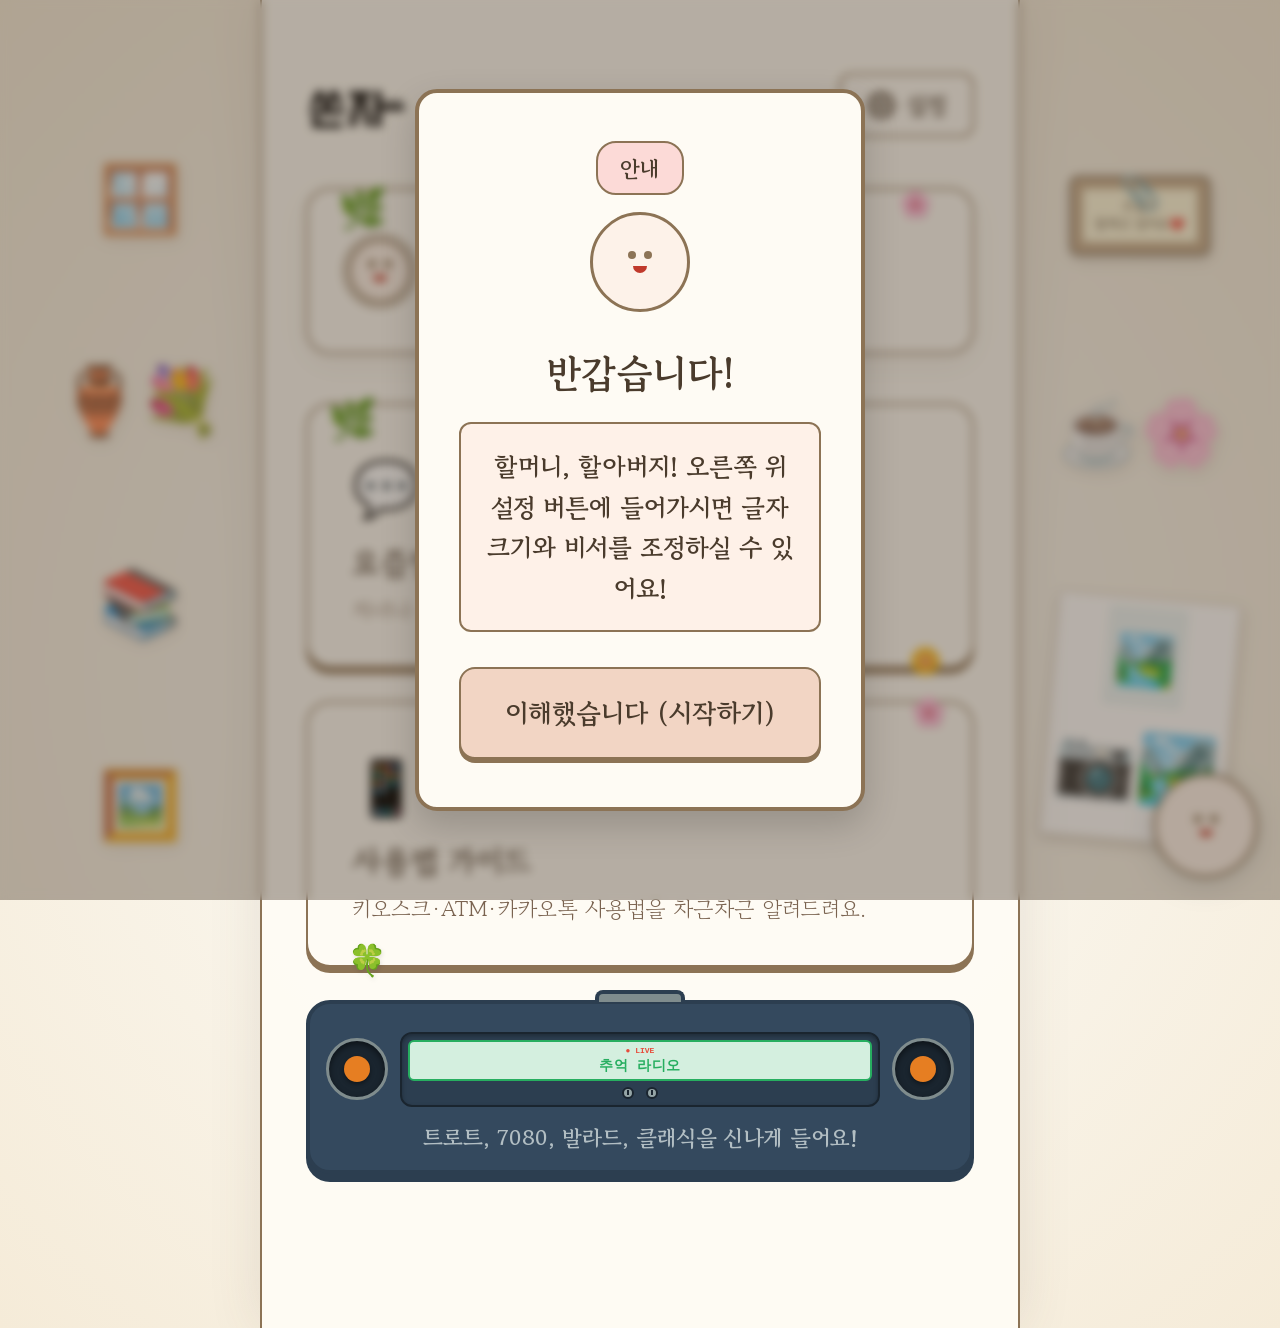
==== commit 5015cc7f: "Change name to '추억 라디오', redesign radio button into retro boombox theme, and fix Ssonja logo to home" ====
--- a/index.html
+++ b/index.html
@@ -57,26 +57,26 @@
     </div>
   </div>
 
-  <!-- 헤더 -->
-  <header class="app-header">
-    <div class="logo" id="app-logo" onclick="showScreen('home-screen')" role="button" tabindex="0">
-      <img src="logo.png" alt="쏜자 로고" class="logo-img"
-        onerror="this.outerHTML='<span class=\'logo-text\'>{쏜자}</span>';">
-    </div>
-    <button class="settings-btn" id="settings-toggle-btn" aria-label="설정 열기">
-      <svg class="icon-gear" viewBox="0 0 24 24" fill="none" stroke="currentColor" stroke-width="2.5" stroke-linecap="round" stroke-linejoin="round">
-        <circle cx="12" cy="12" r="3"></circle>
-        <path d="M19.4 15a1.65 1.65 0 0 0 .33 1.82l.06.06a2 2 0 1 1-2.83 2.83l-.06-.06a1.65 1.65 0 0 0-1.82-.33 1.65 1.65 0 0 0-1 1.51V21a2 2 0 0 1-4 0v-.09A1.65 1.65 0 0 0 9 19.4a1.65 1.65 0 0 0-1.82.33l-.06.06a2 2 0 1 1-2.83-2.83l.06-.06a1.65 1.65 0 0 0 .33-1.82 1.65 1.65 0 0 0-1.51-1H3a2 2 0 0 1 0-4h.09A1.65 1.65 0 0 0 4.6 9a1.65 1.65 0 0 0-.33-1.82l-.06-.06a2 2 0 1 1 2.83-2.83l.06.06a1.65 1.65 0 0 0 1.82.33H9a1.65 1.65 0 0 0 1-1.51V3a2 2 0 0 1 4 0v.09a1.65 1.65 0 0 0 1 1.51 1.65 1.65 0 0 0 1.82-.33l.06-.06a2 2 0 1 1 2.83 2.83l-.06.06a1.65 1.65 0 0 0-.33 1.82V9a1.65 1.65 0 0 0 1.51 1H21a2 2 0 0 1 0 4h-.09a1.65 1.65 0 0 0-1.51 1z"></path>
-      </svg>
-      <span>설정</span>
-    </button>
-  </header>
-
   <!-- 메인 컨테이너 -->
   <main class="app-container">
 
     <!-- 1. 홈 화면 -->
     <section id="home-screen" class="screen active">
+      <!-- 헤더 (홈 화면에 고정 배치, 스크롤하면 위로 같이 밀려남) -->
+      <header class="app-header">
+        <div class="logo" id="app-logo" onclick="showScreen('home-screen')" role="button" tabindex="0">
+          <img src="logo.png" alt="쏜자 로고" class="logo-img"
+            onerror="this.outerHTML='<span class=\'logo-text\'>{쏜자}</span>';">
+        </div>
+        <button class="settings-btn" id="settings-toggle-btn" aria-label="설정 열기">
+          <svg class="icon-gear" viewBox="0 0 24 24" fill="none" stroke="currentColor" stroke-width="2.5" stroke-linecap="round" stroke-linejoin="round">
+            <circle cx="12" cy="12" r="3"></circle>
+            <path d="M19.4 15a1.65 1.65 0 0 0 .33 1.82l.06.06a2 2 0 1 1-2.83 2.83l-.06-.06a1.65 1.65 0 0 0-1.82-.33 1.65 1.65 0 0 0-1 1.51V21a2 2 0 0 1-4 0v-.09A1.65 1.65 0 0 0 9 19.4a1.65 1.65 0 0 0-1.82.33l-.06.06a2 2 0 1 1-2.83-2.83l.06-.06a1.65 1.65 0 0 0 .33-1.82 1.65 1.65 0 0 0-1.51-1H3a2 2 0 0 1 0-4h.09A1.65 1.65 0 0 0 4.6 9a1.65 1.65 0 0 0-.33-1.82l-.06-.06a2 2 0 1 1 2.83-2.83l.06.06a1.65 1.65 0 0 0 1.82.33H9a1.65 1.65 0 0 0 1-1.51V3a2 2 0 0 1 4 0v.09a1.65 1.65 0 0 0 1 1.51 1.65 1.65 0 0 0 1.82-.33l.06-.06a2 2 0 1 1 2.83 2.83l-.06.06a1.65 1.65 0 0 0-.33 1.82V9a1.65 1.65 0 0 0 1.51 1H21a2 2 0 0 1 0 4h-.09a1.65 1.65 0 0 0-1.51 1z"></path>
+          </svg>
+          <span>설정</span>
+        </button>
+      </header>
+
       <div class="home-welcome-header">
         <div class="welcome-avatar-wrapper" onclick="triggerAvatarSpeech('환영')" role="button" tabindex="0">
           <div class="avatar-img-wrapper mini-avatar" id="home-mini-avatar">
@@ -106,10 +106,31 @@
           <span class="menu-text">사용법 가이드</span>
           <span class="menu-desc">키오스크·ATM·카카오톡 사용법을 차근차근 알려드려요.</span>
         </button>
-        <button class="menu-card" id="btn-radio" onclick="showScreen('radio-screen')">
-          <span class="menu-icon">📻</span>
-          <span class="menu-text">어르신 행복 라디오</span>
-          <span class="menu-desc">트로트, 7080, 뉴스, 클래식을 주먹만한 버튼으로 간편하게 들으실 수 있어요.</span>
+        <button class="menu-card beatbox-card" id="btn-radio" onclick="showScreen('radio-screen')">
+          <!-- 붐박스 손잡이 -->
+          <div class="boombox-handle"></div>
+          <div class="boombox-body">
+            <!-- 왼쪽 스피커 -->
+            <div class="boombox-speaker">
+              <div class="speaker-inner"></div>
+            </div>
+            <!-- 중앙 LCD 조작부 -->
+            <div class="boombox-center">
+              <div class="boombox-lcd">
+                <span class="lcd-dot">● LIVE</span>
+                <span class="lcd-text">추억 라디오</span>
+              </div>
+              <div class="boombox-dial-row">
+                <div class="boombox-dial"></div>
+                <div class="boombox-dial"></div>
+              </div>
+            </div>
+            <!-- 오른쪽 스피커 -->
+            <div class="boombox-speaker">
+              <div class="speaker-inner"></div>
+            </div>
+          </div>
+          <span class="menu-desc" style="margin-top: 14px; text-align: center; color: #b2bec3; font-weight: bold;">트로트, 7080, 발라드, 클래식을 신나게 들어요!</span>
         </button>
       </div>
     </section>
@@ -295,7 +316,7 @@
     <!-- 5. 어르신 행복 라디오 -->
     <section id="radio-screen" class="screen">
       <button class="back-btn" onclick="showScreen('home-screen')">⬅️ 뒤로 가기</button>
-      <h1 class="screen-title" style="text-align: center; margin-top: 10px; font-size: 2.3rem;">📻 어르신 행복 라디오</h1>
+      <h1 class="screen-title" style="text-align: center; margin-top: 10px; font-size: 2.3rem;">📻 추억 라디오</h1>
       
       <div class="screen-content" style="padding: 1.5rem; display: flex; flex-direction: column; justify-content: space-between; height: calc(100vh - 200px); max-height: 550px; min-height: 400px; box-sizing: border-box; gap: 1rem;">
         
@@ -993,7 +1014,7 @@
       'home-screen':       ['홈 화면으로 돌아왔어요.', '홈 화면입니다. 원하시는 서비스를 눌러보세요.'],
       'translator-screen': ['어떤 요즘말이 궁금하세요?', '요즘말 번역기입니다. 모르시는 신조어를 입력하시거나 말씀해 주세요.'],
       'dictionary-screen': ['무엇을 도와드릴까요?', '사용법 가이드입니다. 키오스크, ATM, 카카오톡 등 사용법을 알려드려요.'],
-      'radio-screen':      ['행복 라디오를 켰어요 📻', '어르신 행복 라디오입니다. 원하시는 채널 버튼을 눌러 청취해 보세요.'],
+      'radio-screen':      ['추억 라디오를 켰어요 📻', '추억 라디오입니다. 원하시는 채널 버튼을 눌러 청취해 보세요.'],
     };
     if (msgs[screenId]) {
       triggerAvatarBubble(msgs[screenId][0]);
--- a/style.css
+++ b/style.css
@@ -99,17 +99,11 @@
   display: flex;
   justify-content: space-between;
   align-items: center;
-  padding: 1.5rem 1.6rem;
+  padding: 0 0 1.5rem 0;
   border-bottom: none;
   background: transparent;
   box-shadow: none;
-  position: fixed;
-  top: 0;
-  left: 50%;
-  transform: translateX(-50%);
   width: 100%;
-  max-width: 800px;
-  z-index: 1000;
   box-sizing: border-box;
 }
 .theme-dark .app-header {
@@ -1791,3 +1785,148 @@
   box-shadow: 0 2px 0 #ae3ec9 !important;
 }
 
+/* ==================================================
+   16. 추억 라디오 붐박스(비트박스) 카드 커스텀 테마
+   ================================================== */
+.beatbox-card {
+  position: relative;
+  background: #34495e !important; /* Retro dark casing */
+  border: 4px solid #2c3e50 !important;
+  border-radius: 24px !important;
+  padding: 28px 16px 16px 16px !important;
+  display: flex !important;
+  flex-direction: column !important;
+  align-items: center !important;
+  box-shadow: 0 8px 0 #2c3e50 !important;
+  overflow: visible !important;
+  cursor: pointer;
+  transition: transform 0.1s, box-shadow 0.1s;
+}
+.beatbox-card:hover {
+  transform: translateY(-2px);
+}
+.beatbox-card:active {
+  transform: translateY(6px) !important;
+  box-shadow: 0 2px 0 #2c3e50 !important;
+}
+
+/* 붐박스 손잡이 */
+.boombox-handle {
+  position: absolute;
+  top: -14px;
+  left: 50%;
+  transform: translateX(-50%);
+  width: 90px;
+  height: 12px;
+  border: 4px solid #2c3e50;
+  border-bottom: none;
+  border-top-left-radius: 8px;
+  border-top-right-radius: 8px;
+  background: #7f8c8d;
+  z-index: 1;
+}
+
+/* 붐박스 본체 가로 배치 */
+.boombox-body {
+  display: flex;
+  width: 100%;
+  justify-content: space-between;
+  align-items: center;
+  gap: 12px;
+}
+
+/* 스피커 */
+.boombox-speaker {
+  width: 62px;
+  height: 62px;
+  background: #1a252f;
+  border: 3px solid #7f8c8d;
+  border-radius: 50%;
+  display: flex;
+  align-items: center;
+  justify-content: center;
+  box-shadow: inset 0 3px 6px rgba(0,0,0,0.5);
+  flex-shrink: 0;
+}
+.speaker-inner {
+  width: 26px;
+  height: 26px;
+  background: #e67e22; /* Copper/orange central dome */
+  border-radius: 50%;
+  box-shadow: 0 2px 4px rgba(0,0,0,0.4);
+  animation: speaker-pulse 2s infinite ease-in-out;
+}
+@keyframes speaker-pulse {
+  0%, 100% { transform: scale(1); }
+  50% { transform: scale(1.1); }
+}
+
+/* 중앙 LCD 조작부 */
+.boombox-center {
+  flex: 1;
+  display: flex;
+  flex-direction: column;
+  align-items: center;
+  gap: 6px;
+  background: #2c3e50;
+  padding: 6px;
+  border-radius: 12px;
+  border: 2px solid #1a252f;
+  box-shadow: inset 0 2px 4px rgba(0,0,0,0.3);
+}
+
+/* LCD 화면 */
+.boombox-lcd {
+  background: #d4efdf; /* Retro green screen */
+  border: 2px solid #27ae60;
+  border-radius: 6px;
+  width: 100%;
+  padding: 4px 6px;
+  display: flex;
+  flex-direction: column;
+  align-items: center;
+  font-family: monospace;
+  color: #27ae60;
+  box-sizing: border-box;
+}
+.lcd-dot {
+  font-size: 8px;
+  font-weight: bold;
+  color: #e74c3c;
+  animation: blink 1s infinite;
+  margin-bottom: 2px;
+}
+@keyframes blink {
+  0%, 100% { opacity: 1; }
+  50% { opacity: 0; }
+}
+.lcd-text {
+  font-size: 14px;
+  font-weight: 900;
+  letter-spacing: 0.5px;
+  white-space: nowrap;
+}
+
+/* 조작 다이얼 */
+.boombox-dial-row {
+  display: flex;
+  gap: 12px;
+}
+.boombox-dial {
+  width: 12px;
+  height: 12px;
+  background: #95a5a6;
+  border: 2px solid #1a252f;
+  border-radius: 50%;
+  position: relative;
+}
+.boombox-dial::after {
+  content: "";
+  position: absolute;
+  top: 1px;
+  left: 3px;
+  width: 2px;
+  height: 5px;
+  background: #1a252f;
+}
+
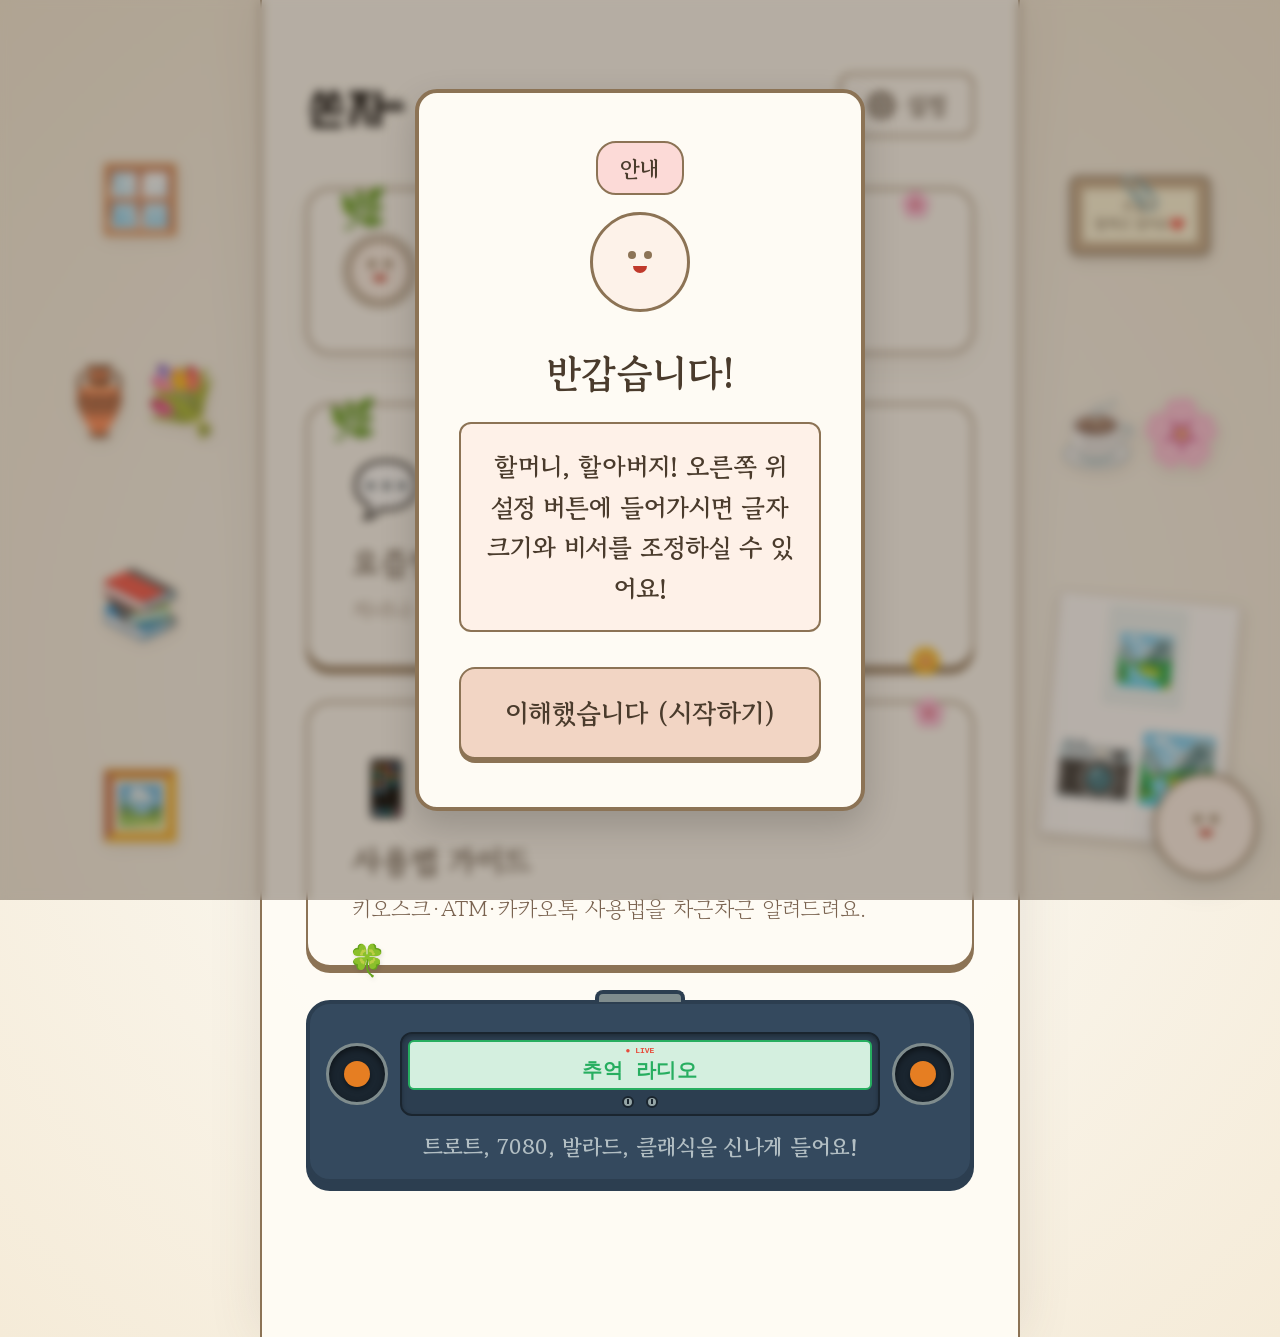
==== commit e4f6994c: "Increase font sizes for '추억 라디오' on boombox card and screen title" ====
--- a/index.html
+++ b/index.html
@@ -316,7 +316,7 @@
     <!-- 5. 어르신 행복 라디오 -->
     <section id="radio-screen" class="screen">
       <button class="back-btn" onclick="showScreen('home-screen')">⬅️ 뒤로 가기</button>
-      <h1 class="screen-title" style="text-align: center; margin-top: 10px; font-size: 2.3rem;">📻 추억 라디오</h1>
+      <h1 class="screen-title" style="text-align: center; margin-top: 10px; font-size: 2.8rem;">📻 추억 라디오</h1>
       
       <div class="screen-content" style="padding: 1.5rem; display: flex; flex-direction: column; justify-content: space-between; height: calc(100vh - 200px); max-height: 550px; min-height: 400px; box-sizing: border-box; gap: 1rem;">
         
--- a/style.css
+++ b/style.css
@@ -1901,7 +1901,7 @@
   50% { opacity: 0; }
 }
 .lcd-text {
-  font-size: 14px;
+  font-size: 20px;
   font-weight: 900;
   letter-spacing: 0.5px;
   white-space: nowrap;
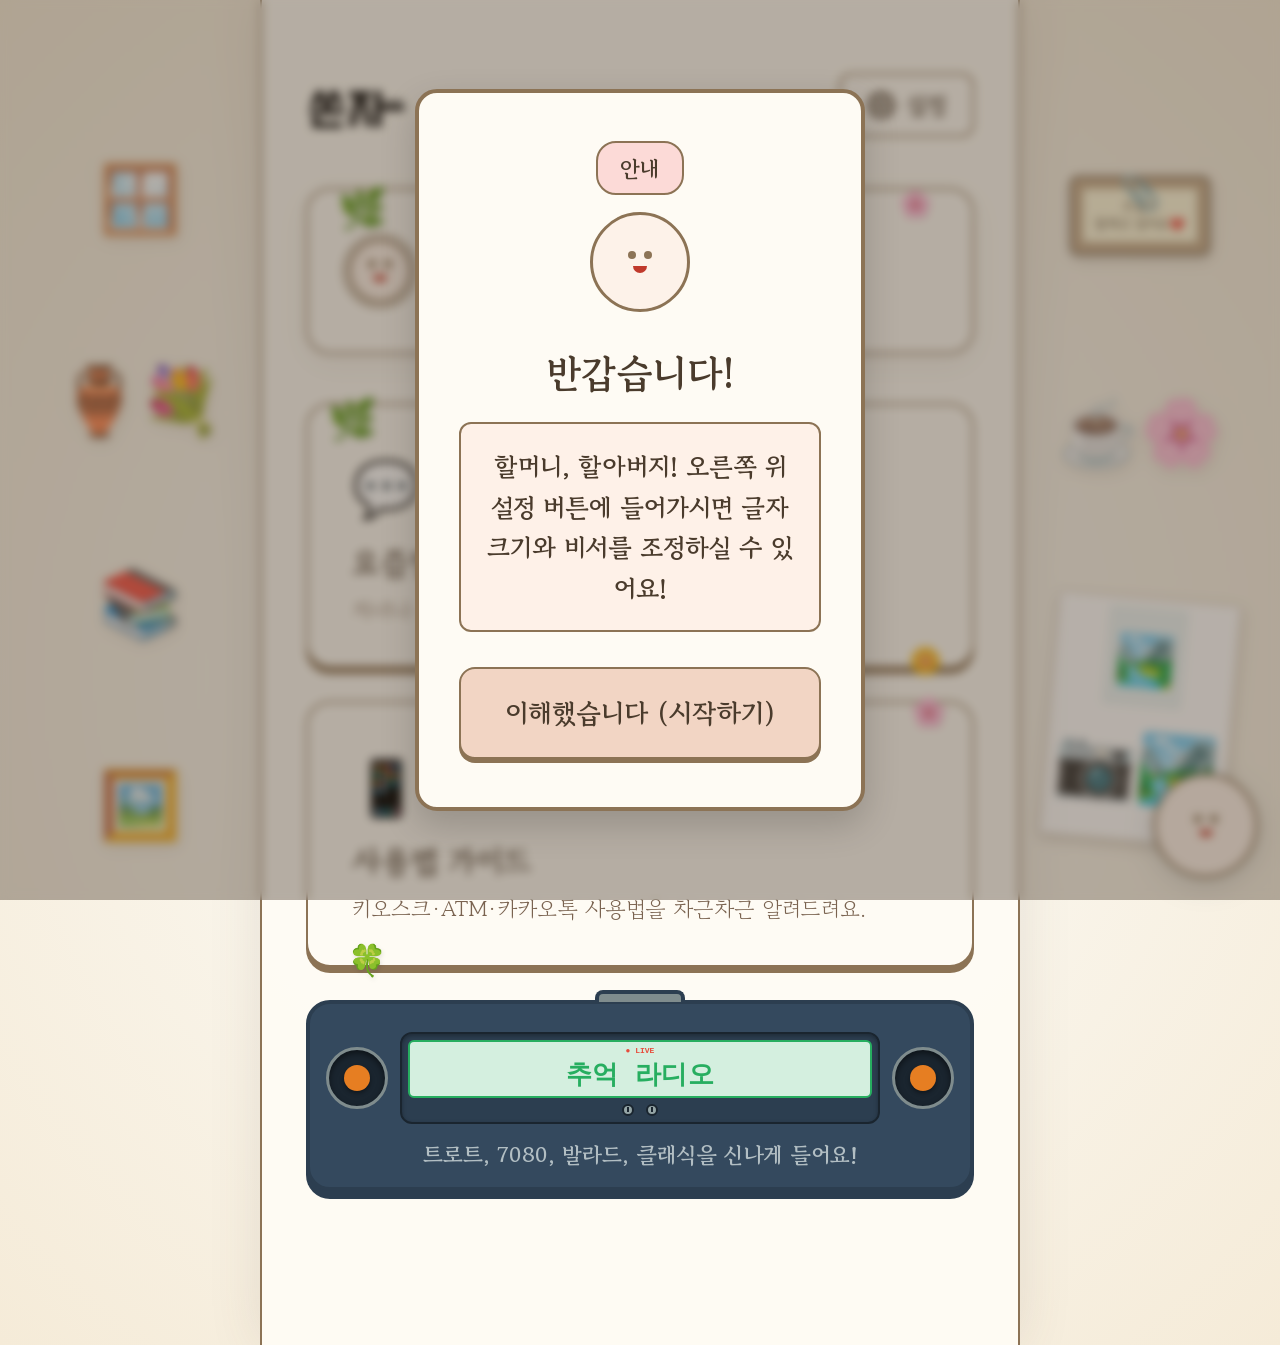
==== commit f02a5a11: "Make all radio elements and boombox LCD text completely huge for maximum readability" ====
--- a/index.html
+++ b/index.html
@@ -316,46 +316,46 @@
     <!-- 5. 어르신 행복 라디오 -->
     <section id="radio-screen" class="screen">
       <button class="back-btn" onclick="showScreen('home-screen')">⬅️ 뒤로 가기</button>
-      <h1 class="screen-title" style="text-align: center; margin-top: 10px; font-size: 2.8rem;">📻 추억 라디오</h1>
+      <h1 class="screen-title" style="text-align: center; margin-top: 10px; font-size: 3.5rem;">📻 추억 라디오</h1>
       
-      <div class="screen-content" style="padding: 1.5rem; display: flex; flex-direction: column; justify-content: space-between; height: calc(100vh - 200px); max-height: 550px; min-height: 400px; box-sizing: border-box; gap: 1rem;">
+      <div class="screen-content" style="padding: 1.5rem; display: flex; flex-direction: column; justify-content: space-between; height: calc(100vh - 200px); max-height: 600px; min-height: 480px; box-sizing: border-box; gap: 1rem;">
         
         <!-- 2x2 주먹만한 카드 그리드 -->
         <div class="radio-grid" style="display: grid; grid-template-columns: 1fr 1fr; grid-template-rows: 1fr 1fr; gap: 1.2rem; flex: 1;">
-          <button class="radio-card trot" onclick="playRadioChannel('trot')" style="background: #fff9db; border: 3px solid #f59f00; border-radius: 20px; box-shadow: 0 6px 0 #f59f00; cursor: pointer; display: flex; flex-direction: column; align-items: center; justify-content: center; gap: 8px; transition: all 0.1s;">
-            <span style="font-size: 3rem;">💃</span>
-            <span style="font-size: 1.4rem; font-weight: 900; color: #e67e22;">신나는 트로트</span>
+          <button class="radio-card trot" onclick="playRadioChannel('trot')" style="background: #fff9db; border: 3px solid #f59f00; border-radius: 20px; box-shadow: 0 6px 0 #f59f00; cursor: pointer; display: flex; flex-direction: column; align-items: center; justify-content: center; gap: 12px; transition: all 0.1s; padding: 1.5rem 0;">
+            <span style="font-size: 4rem;">💃</span>
+            <span style="font-size: 1.8rem; font-weight: 900; color: #e67e22;">신나는 트로트</span>
           </button>
-          <button class="radio-card 7080" onclick="playRadioChannel('7080')" style="background: #ebfbee; border: 3px solid #37b24d; border-radius: 20px; box-shadow: 0 6px 0 #37b24d; cursor: pointer; display: flex; flex-direction: column; align-items: center; justify-content: center; gap: 8px; transition: all 0.1s;">
-            <span style="font-size: 3rem;">🎸</span>
-            <span style="font-size: 1.4rem; font-weight: 900; color: #2f9e44;">추억의 7080</span>
+          <button class="radio-card 7080" onclick="playRadioChannel('7080')" style="background: #ebfbee; border: 3px solid #37b24d; border-radius: 20px; box-shadow: 0 6px 0 #37b24d; cursor: pointer; display: flex; flex-direction: column; align-items: center; justify-content: center; gap: 12px; transition: all 0.1s; padding: 1.5rem 0;">
+            <span style="font-size: 4rem;">🎸</span>
+            <span style="font-size: 1.8rem; font-weight: 900; color: #2f9e44;">추억의 7080</span>
           </button>
-          <button class="radio-card ballad" onclick="playRadioChannel('ballad')" style="background: #e7f5ff; border: 3px solid #1c7ed6; border-radius: 20px; box-shadow: 0 6px 0 #1c7ed6; cursor: pointer; display: flex; flex-direction: column; align-items: center; justify-content: center; gap: 8px; transition: all 0.1s;">
-            <span style="font-size: 3rem;">🎵</span>
-            <span style="font-size: 1.4rem; font-weight: 900; color: #1971c2;">잔잔한 발라드</span>
+          <button class="radio-card ballad" onclick="playRadioChannel('ballad')" style="background: #e7f5ff; border: 3px solid #1c7ed6; border-radius: 20px; box-shadow: 0 6px 0 #1c7ed6; cursor: pointer; display: flex; flex-direction: column; align-items: center; justify-content: center; gap: 12px; transition: all 0.1s; padding: 1.5rem 0;">
+            <span style="font-size: 4rem;">🎵</span>
+            <span style="font-size: 1.8rem; font-weight: 900; color: #1971c2;">잔잔한 발라드</span>
           </button>
-          <button class="radio-card classic" onclick="playRadioChannel('classic')" style="background: #f8f0fc; border: 3px solid #ae3ec9; border-radius: 20px; box-shadow: 0 6px 0 #ae3ec9; cursor: pointer; display: flex; flex-direction: column; align-items: center; justify-content: center; gap: 8px; transition: all 0.1s;">
-            <span style="font-size: 3rem;">🎻</span>
-            <span style="font-size: 1.4rem; font-weight: 900; color: #9c36b5;">마음 편한 클래식</span>
+          <button class="radio-card classic" onclick="playRadioChannel('classic')" style="background: #f8f0fc; border: 3px solid #ae3ec9; border-radius: 20px; box-shadow: 0 6px 0 #ae3ec9; cursor: pointer; display: flex; flex-direction: column; align-items: center; justify-content: center; gap: 12px; transition: all 0.1s; padding: 1.5rem 0;">
+            <span style="font-size: 4rem;">🎻</span>
+            <span style="font-size: 1.8rem; font-weight: 900; color: #9c36b5;">마음 편한 클래식</span>
           </button>
         </div>
 
         <!-- 하단 제어 바 -->
-        <div class="radio-control-bar" style="background: var(--card); border: 3.5px solid var(--border); border-radius: 20px; padding: 1.2rem; display: flex; flex-direction: column; gap: 0.8rem; box-shadow: 0 4px 10px rgba(0,0,0,0.05);">
+        <div class="radio-control-bar" style="background: var(--card); border: 3.5px solid var(--border); border-radius: 20px; padding: 1.4rem; display: flex; flex-direction: column; gap: 1rem; box-shadow: 0 4px 10px rgba(0,0,0,0.05);">
           <div style="text-align: center;">
-            <span style="font-size: 1.1rem; color: #7f8c8d; font-weight: bold; display: block; margin-bottom: 2px;">지금 나오는 방송</span>
-            <span id="radio-current-channel" style="font-size: 1.8rem; font-weight: 900; color: var(--text); display: block; min-height: 2.2rem; line-height: 1.2;">재생 중인 채널 없음 💤</span>
+            <span style="font-size: 1.4rem; color: #7f8c8d; font-weight: bold; display: block; margin-bottom: 4px;">지금 나오는 방송</span>
+            <span id="radio-current-channel" style="font-size: 2.4rem; font-weight: 900; color: var(--text); display: block; min-height: 2.8rem; line-height: 1.2;">재생 중인 채널 없음 💤</span>
           </div>
           
-          <div style="display: flex; align-items: center; justify-content: space-between; gap: 1rem; margin-top: 5px;">
-            <div style="display: flex; gap: 0.8rem;">
-              <button onclick="pauseRadio()" style="font-size: 1.8rem; padding: 0.6rem 1.2rem; border-radius: 12px; border: 2px solid var(--border); background: #fff; cursor: pointer; display: flex; align-items: center; gap: 4px; font-weight: bold;">⏸️ 멈춤</button>
-              <button onclick="resumeRadio()" style="font-size: 1.8rem; padding: 0.6rem 1.2rem; border-radius: 12px; border: 2px solid var(--border); background: #fff; cursor: pointer; display: flex; align-items: center; gap: 4px; font-weight: bold;">▶️ 재생</button>
+          <div style="display: flex; align-items: center; justify-content: space-between; gap: 1rem; margin-top: 5px; flex-wrap: wrap;">
+            <div style="display: flex; gap: 1rem;">
+              <button onclick="pauseRadio()" style="font-size: 2rem; padding: 0.8rem 1.6rem; border-radius: 14px; border: 2.5px solid var(--border); background: #fff; cursor: pointer; display: flex; align-items: center; gap: 6px; font-weight: bold; box-shadow: 0 4px 0 var(--border); transition: all 0.1s;" onmousedown="this.style.transform='translateY(4px)'; this.style.boxShadow='0 0 0 var(--border)'" onmouseup="this.style.transform='none'; this.style.boxShadow='0 4px 0 var(--border)'">⏸️ 멈춤</button>
+              <button onclick="resumeRadio()" style="font-size: 2rem; padding: 0.8rem 1.6rem; border-radius: 14px; border: 2.5px solid var(--border); background: #fff; cursor: pointer; display: flex; align-items: center; gap: 6px; font-weight: bold; box-shadow: 0 4px 0 var(--border); transition: all 0.1s;" onmousedown="this.style.transform='translateY(4px)'; this.style.boxShadow='0 0 0 var(--border)'" onmouseup="this.style.transform='none'; this.style.boxShadow='0 4px 0 var(--border)'">▶️ 재생</button>
             </div>
             
-            <div style="display: flex; align-items: center; gap: 8px; flex: 1; justify-content: flex-end; max-width: 200px;">
-              <span style="font-size: 1.3rem;">🔊</span>
-              <input type="range" id="radio-volume" min="0" max="1" step="0.05" value="0.7" oninput="changeRadioVolume(this.value)" style="width: 100%; cursor: pointer;">
+            <div style="display: flex; align-items: center; gap: 12px; flex: 1; justify-content: flex-end; min-width: 150px;">
+              <span style="font-size: 1.8rem;">🔊</span>
+              <input type="range" id="radio-volume" min="0" max="1" step="0.05" value="0.7" oninput="changeRadioVolume(this.value)" style="width: 100%; cursor: pointer; height: 10px;">
             </div>
           </div>
         </div>
--- a/style.css
+++ b/style.css
@@ -1901,7 +1901,7 @@
   50% { opacity: 0; }
 }
 .lcd-text {
-  font-size: 20px;
+  font-size: 26px;
   font-weight: 900;
   letter-spacing: 0.5px;
   white-space: nowrap;
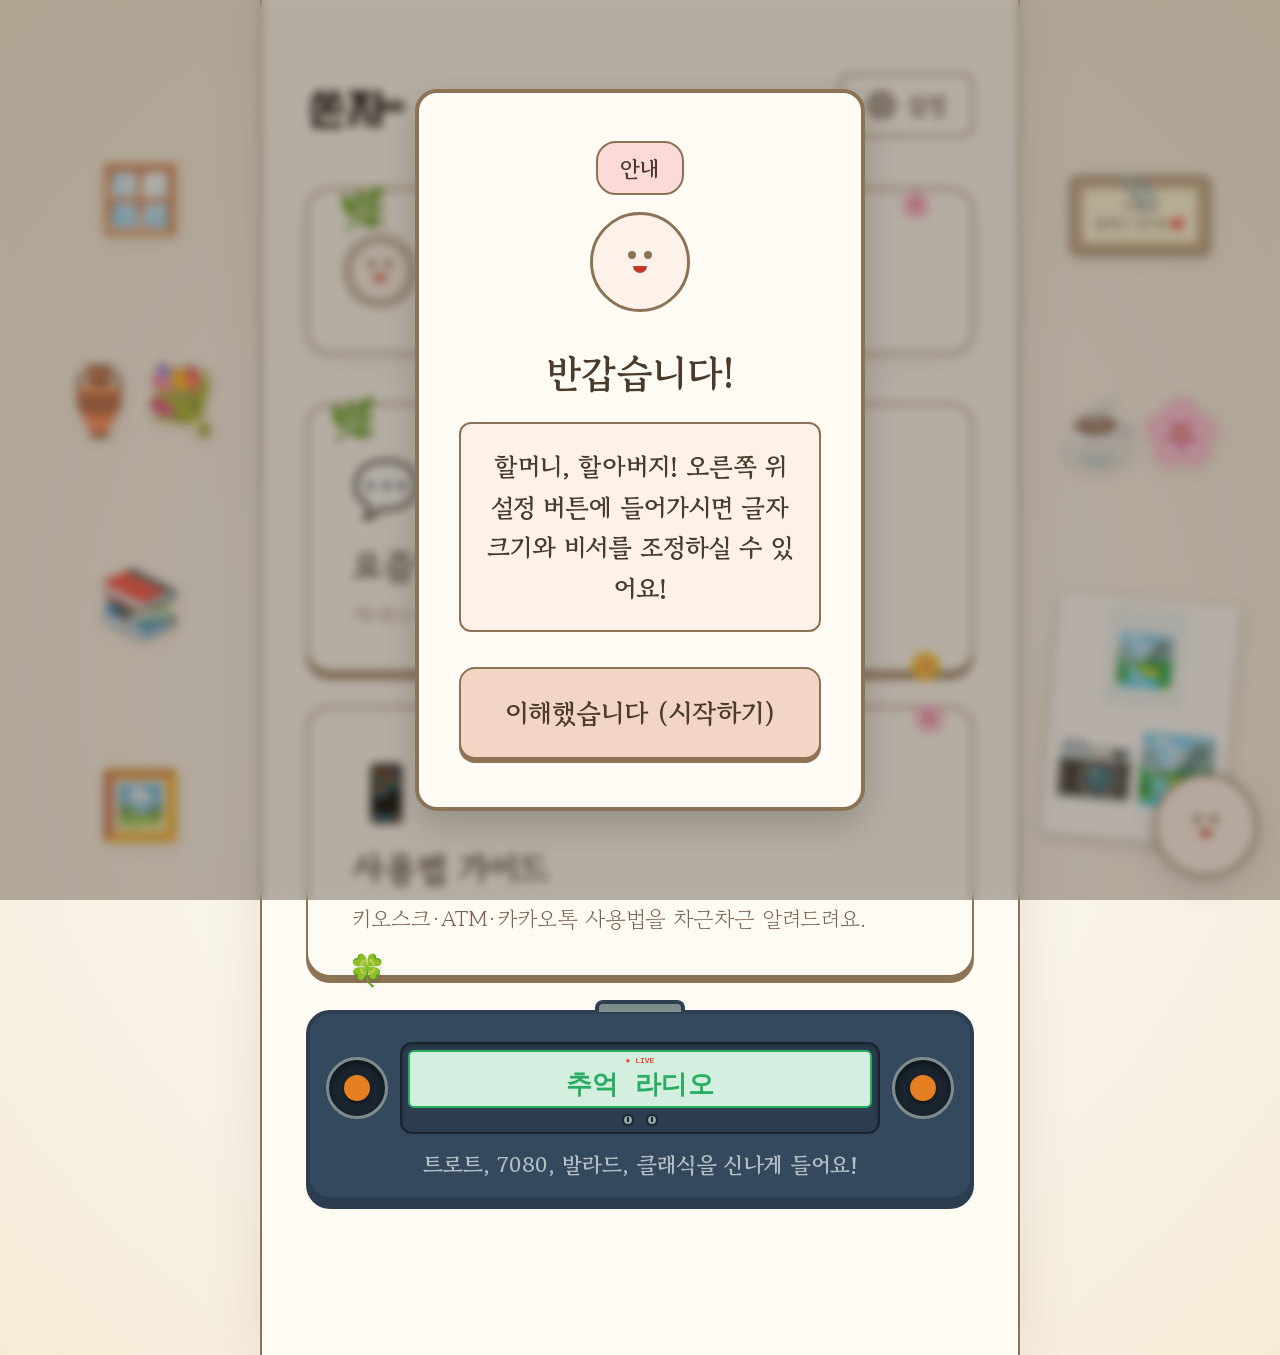
==== commit 753e1e06: "Allow radio channel button text wrapping and remove fixed heights to prevent layout overflow" ====
--- a/index.html
+++ b/index.html
@@ -318,42 +318,42 @@
       <button class="back-btn" onclick="showScreen('home-screen')">⬅️ 뒤로 가기</button>
       <h1 class="screen-title" style="text-align: center; margin-top: 10px; font-size: 3.5rem;">📻 추억 라디오</h1>
       
-      <div class="screen-content" style="padding: 1.5rem; display: flex; flex-direction: column; justify-content: space-between; height: calc(100vh - 200px); max-height: 600px; min-height: 480px; box-sizing: border-box; gap: 1rem;">
+      <div class="screen-content" style="padding: 2rem 1.5rem; display: flex; flex-direction: column; gap: 2rem; box-sizing: border-box; width: 100%;">
         
         <!-- 2x2 주먹만한 카드 그리드 -->
-        <div class="radio-grid" style="display: grid; grid-template-columns: 1fr 1fr; grid-template-rows: 1fr 1fr; gap: 1.2rem; flex: 1;">
-          <button class="radio-card trot" onclick="playRadioChannel('trot')" style="background: #fff9db; border: 3px solid #f59f00; border-radius: 20px; box-shadow: 0 6px 0 #f59f00; cursor: pointer; display: flex; flex-direction: column; align-items: center; justify-content: center; gap: 12px; transition: all 0.1s; padding: 1.5rem 0;">
-            <span style="font-size: 4rem;">💃</span>
-            <span style="font-size: 1.8rem; font-weight: 900; color: #e67e22;">신나는 트로트</span>
+        <div class="radio-grid" style="display: grid; grid-template-columns: 1fr 1fr; gap: 1.5rem; width: 100%; box-sizing: border-box;">
+          <button class="radio-card trot" onclick="playRadioChannel('trot')" style="background: #fff9db; border: 3px solid #f59f00; border-radius: 20px; box-shadow: 0 6px 0 #f59f00; cursor: pointer; display: flex; flex-direction: column; align-items: center; justify-content: center; gap: 12px; transition: all 0.1s; padding: 2rem 1rem; width: 100%; box-sizing: border-box;">
+            <span style="font-size: 4.5rem;">💃</span>
+            <span style="font-size: 1.8rem; font-weight: 900; color: #e67e22; word-break: keep-all; white-space: normal; text-align: center; line-height: 1.3;">신나는 트로트</span>
           </button>
-          <button class="radio-card 7080" onclick="playRadioChannel('7080')" style="background: #ebfbee; border: 3px solid #37b24d; border-radius: 20px; box-shadow: 0 6px 0 #37b24d; cursor: pointer; display: flex; flex-direction: column; align-items: center; justify-content: center; gap: 12px; transition: all 0.1s; padding: 1.5rem 0;">
-            <span style="font-size: 4rem;">🎸</span>
-            <span style="font-size: 1.8rem; font-weight: 900; color: #2f9e44;">추억의 7080</span>
+          <button class="radio-card 7080" onclick="playRadioChannel('7080')" style="background: #ebfbee; border: 3px solid #37b24d; border-radius: 20px; box-shadow: 0 6px 0 #37b24d; cursor: pointer; display: flex; flex-direction: column; align-items: center; justify-content: center; gap: 12px; transition: all 0.1s; padding: 2rem 1rem; width: 100%; box-sizing: border-box;">
+            <span style="font-size: 4.5rem;">🎸</span>
+            <span style="font-size: 1.8rem; font-weight: 900; color: #2f9e44; word-break: keep-all; white-space: normal; text-align: center; line-height: 1.3;">추억의 7080</span>
           </button>
-          <button class="radio-card ballad" onclick="playRadioChannel('ballad')" style="background: #e7f5ff; border: 3px solid #1c7ed6; border-radius: 20px; box-shadow: 0 6px 0 #1c7ed6; cursor: pointer; display: flex; flex-direction: column; align-items: center; justify-content: center; gap: 12px; transition: all 0.1s; padding: 1.5rem 0;">
-            <span style="font-size: 4rem;">🎵</span>
-            <span style="font-size: 1.8rem; font-weight: 900; color: #1971c2;">잔잔한 발라드</span>
+          <button class="radio-card ballad" onclick="playRadioChannel('ballad')" style="background: #e7f5ff; border: 3px solid #1c7ed6; border-radius: 20px; box-shadow: 0 6px 0 #1c7ed6; cursor: pointer; display: flex; flex-direction: column; align-items: center; justify-content: center; gap: 12px; transition: all 0.1s; padding: 2rem 1rem; width: 100%; box-sizing: border-box;">
+            <span style="font-size: 4.5rem;">🎵</span>
+            <span style="font-size: 1.8rem; font-weight: 900; color: #1971c2; word-break: keep-all; white-space: normal; text-align: center; line-height: 1.3;">잔잔한 발라드</span>
           </button>
-          <button class="radio-card classic" onclick="playRadioChannel('classic')" style="background: #f8f0fc; border: 3px solid #ae3ec9; border-radius: 20px; box-shadow: 0 6px 0 #ae3ec9; cursor: pointer; display: flex; flex-direction: column; align-items: center; justify-content: center; gap: 12px; transition: all 0.1s; padding: 1.5rem 0;">
-            <span style="font-size: 4rem;">🎻</span>
-            <span style="font-size: 1.8rem; font-weight: 900; color: #9c36b5;">마음 편한 클래식</span>
+          <button class="radio-card classic" onclick="playRadioChannel('classic')" style="background: #f8f0fc; border: 3px solid #ae3ec9; border-radius: 20px; box-shadow: 0 6px 0 #ae3ec9; cursor: pointer; display: flex; flex-direction: column; align-items: center; justify-content: center; gap: 12px; transition: all 0.1s; padding: 2rem 1rem; width: 100%; box-sizing: border-box;">
+            <span style="font-size: 4.5rem;">🎻</span>
+            <span style="font-size: 1.8rem; font-weight: 900; color: #9c36b5; word-break: keep-all; white-space: normal; text-align: center; line-height: 1.3;">마음 편한 클래식</span>
           </button>
         </div>
 
         <!-- 하단 제어 바 -->
-        <div class="radio-control-bar" style="background: var(--card); border: 3.5px solid var(--border); border-radius: 20px; padding: 1.4rem; display: flex; flex-direction: column; gap: 1rem; box-shadow: 0 4px 10px rgba(0,0,0,0.05);">
+        <div class="radio-control-bar" style="background: var(--card); border: 3.5px solid var(--border); border-radius: 20px; padding: 1.5rem; display: flex; flex-direction: column; gap: 1.2rem; box-shadow: 0 4px 10px rgba(0,0,0,0.05); width: 100%; box-sizing: border-box;">
           <div style="text-align: center;">
-            <span style="font-size: 1.4rem; color: #7f8c8d; font-weight: bold; display: block; margin-bottom: 4px;">지금 나오는 방송</span>
+            <span style="font-size: 1.4rem; color: #7f8c8d; font-weight: bold; display: block; margin-bottom: 6px;">지금 나오는 방송</span>
             <span id="radio-current-channel" style="font-size: 2.4rem; font-weight: 900; color: var(--text); display: block; min-height: 2.8rem; line-height: 1.2;">재생 중인 채널 없음 💤</span>
           </div>
           
-          <div style="display: flex; align-items: center; justify-content: space-between; gap: 1rem; margin-top: 5px; flex-wrap: wrap;">
+          <div style="display: flex; align-items: center; justify-content: space-between; gap: 1.5rem; margin-top: 5px; flex-wrap: wrap;">
             <div style="display: flex; gap: 1rem;">
               <button onclick="pauseRadio()" style="font-size: 2rem; padding: 0.8rem 1.6rem; border-radius: 14px; border: 2.5px solid var(--border); background: #fff; cursor: pointer; display: flex; align-items: center; gap: 6px; font-weight: bold; box-shadow: 0 4px 0 var(--border); transition: all 0.1s;" onmousedown="this.style.transform='translateY(4px)'; this.style.boxShadow='0 0 0 var(--border)'" onmouseup="this.style.transform='none'; this.style.boxShadow='0 4px 0 var(--border)'">⏸️ 멈춤</button>
               <button onclick="resumeRadio()" style="font-size: 2rem; padding: 0.8rem 1.6rem; border-radius: 14px; border: 2.5px solid var(--border); background: #fff; cursor: pointer; display: flex; align-items: center; gap: 6px; font-weight: bold; box-shadow: 0 4px 0 var(--border); transition: all 0.1s;" onmousedown="this.style.transform='translateY(4px)'; this.style.boxShadow='0 0 0 var(--border)'" onmouseup="this.style.transform='none'; this.style.boxShadow='0 4px 0 var(--border)'">▶️ 재생</button>
             </div>
             
-            <div style="display: flex; align-items: center; gap: 12px; flex: 1; justify-content: flex-end; min-width: 150px;">
+            <div style="display: flex; align-items: center; gap: 12px; flex: 1; justify-content: flex-end; min-width: 180px;">
               <span style="font-size: 1.8rem;">🔊</span>
               <input type="range" id="radio-volume" min="0" max="1" step="0.05" value="0.7" oninput="changeRadioVolume(this.value)" style="width: 100%; cursor: pointer; height: 10px;">
             </div>
--- a/style.css
+++ b/style.css
@@ -307,7 +307,16 @@
 }
 .menu-card:active { transform: translateY(2px); box-shadow: 0 2px 0 var(--border); }
 .menu-icon { font-size: 2.5rem; margin-bottom: 0.7rem; }
-.menu-text { font-size: 1.4rem; font-weight: bold; color: var(--text); font-family: 'Gowun Batang', serif; margin-bottom: 0.4rem; }
+.menu-text {
+  font-size: 1.55rem;
+  font-weight: 900;
+  color: #1c120c;
+  font-family: 'Gowun Batang', serif;
+  margin-bottom: 0.4rem;
+}
+.theme-dark .menu-text {
+  color: #ffffff;
+}
 .menu-desc { font-size: 1rem; color: var(--text-sub); line-height: 1.5; }
 
 /* ==================================================
